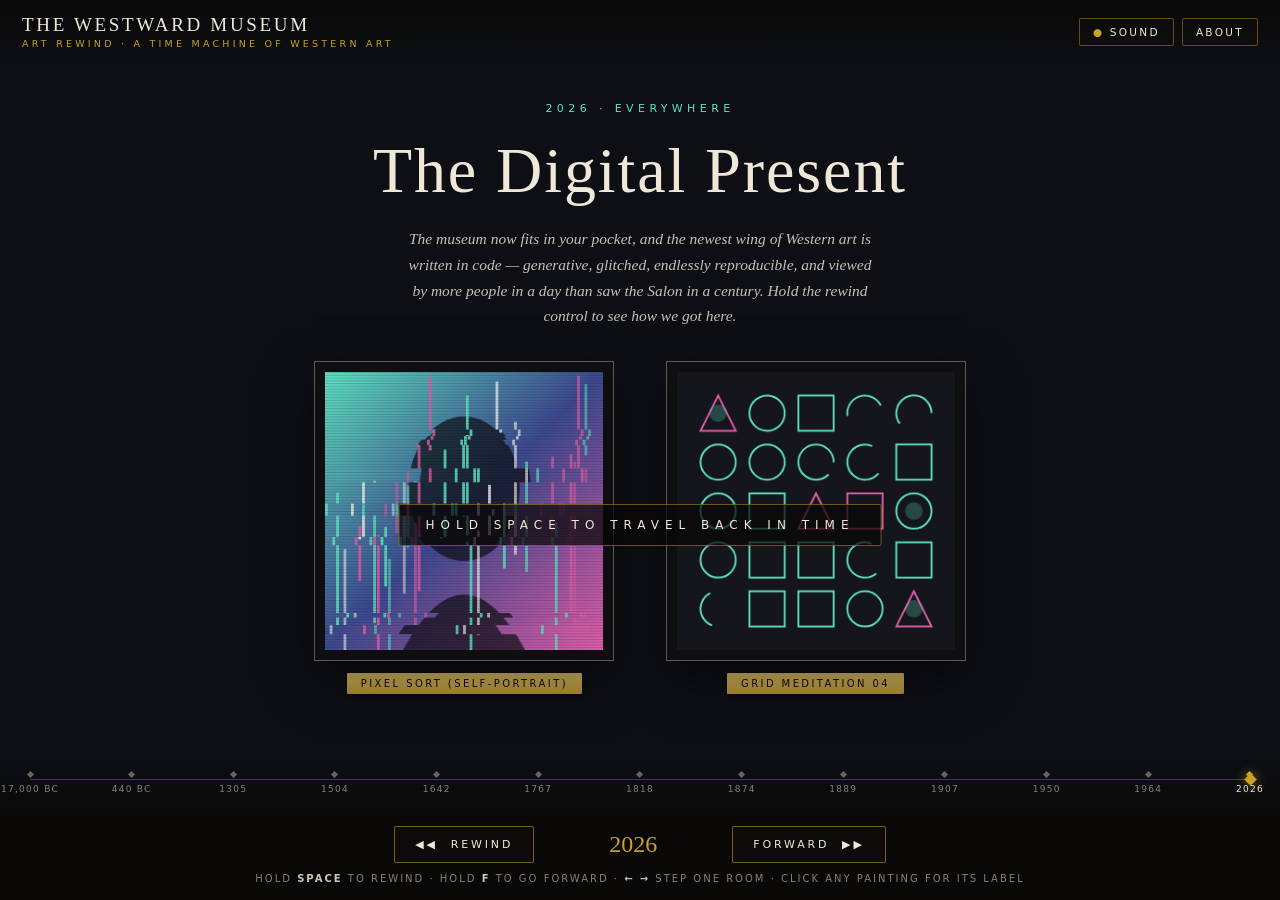
==== index.html @ 9b0b23d2 "Add Art Rewind: an interactive time machine for Western art A web-rewind-style experience for the We" ====
<!doctype html>
<html lang="en">
<head>
<meta charset="utf-8">
<meta name="viewport" content="width=device-width, initial-scale=1">
<meta name="description" content="Hold SPACE to rewind through 19,000 years of Western art. An interactive time machine for the Westward Museum.">
<title>Art Rewind — The Westward Museum</title>
<style>
  :root{
    --ink:#12100e;
    --panel:#1d1915;
    --brass:#c9a227;
    --brass-soft:#a8863f;
    --ivory:#efe7d8;
    --muted:#8a8071;
    --era-bg:#0d0f14;
    --era-accent:#5ee1c0;
    --display:"Didot","Bodoni MT","Bodoni 72","Playfair Display",Georgia,"Times New Roman",serif;
    --body:Georgia,"Iowan Old Style","Palatino Linotype",serif;
    --label:"Optima","Segoe UI","Avenir Next",system-ui,sans-serif;
  }
  *{box-sizing:border-box;margin:0;padding:0}
  html,body{height:100%}
  body{
    background:var(--era-bg);
    color:var(--ivory);
    font-family:var(--body);
    overflow:hidden;
    transition:background 1.2s ease;
    -webkit-user-select:none;user-select:none;
    -webkit-touch-callout:none;
  }
  button{font:inherit;color:inherit;background:none;border:none;cursor:pointer}
  button:focus-visible,a:focus-visible{outline:2px solid var(--brass);outline-offset:3px}

  /* ---------- top bar ---------- */
  #topbar{
    position:fixed;top:0;left:0;right:0;z-index:40;
    display:flex;align-items:center;justify-content:space-between;
    padding:14px 22px;
    background:linear-gradient(to bottom,rgba(10,8,6,.85),rgba(10,8,6,0));
  }
  #wordmark{display:flex;flex-direction:column;gap:2px;text-align:left}
  #wordmark .mk-top{
    font-family:var(--display);font-size:19px;letter-spacing:.14em;
    color:var(--ivory);
  }
  #wordmark .mk-sub{
    font-family:var(--label);font-size:9.5px;letter-spacing:.34em;
    text-transform:uppercase;color:var(--brass);
  }
  .bar-actions{display:flex;gap:8px}
  .chip{
    font-family:var(--label);font-size:10.5px;letter-spacing:.22em;text-transform:uppercase;
    color:var(--ivory);
    border:1px solid rgba(201,162,39,.45);border-radius:2px;
    padding:7px 13px;background:rgba(18,16,14,.55);
    transition:border-color .2s,color .2s;
  }
  .chip:hover{border-color:var(--brass);color:var(--brass)}
  .chip[aria-pressed="false"] .dot{opacity:.25}
  .chip .dot{color:var(--brass)}

  /* ---------- room ---------- */
  #stage{position:fixed;inset:0;display:flex;align-items:center;justify-content:center}
  #room{
    width:min(1180px,100%);
    max-height:100%;
    padding:86px 34px 190px;
    display:flex;flex-direction:column;align-items:center;gap:22px;
    opacity:1;transform:none;
    transition:opacity .5s ease,transform .5s ease,filter .35s ease;
    overflow-y:auto;
    scrollbar-width:thin;
  }
  #room.hidden-room{opacity:0;transform:translateY(14px)}
  #room.blurred{filter:blur(9px) brightness(.55)}
  .eyebrow{
    font-family:var(--label);font-size:11px;letter-spacing:.4em;text-transform:uppercase;
    color:var(--era-accent);text-align:center;
    transition:color 1.2s ease;
  }
  .era-title{
    font-family:var(--display);font-weight:400;
    font-size:clamp(34px,6vw,64px);
    letter-spacing:.03em;line-height:1.05;text-align:center;text-wrap:balance;
  }
  .wall-text{
    max-width:62ch;text-align:center;
    font-size:15.5px;line-height:1.65;color:rgba(239,231,216,.82);
    font-style:italic;
  }
  .gallery{
    display:flex;flex-wrap:wrap;justify-content:center;align-items:flex-start;
    gap:clamp(20px,4vw,56px);
    margin-top:10px;
  }
  .work{display:flex;flex-direction:column;align-items:center;gap:12px;background:none}
  .frame{
    position:relative;line-height:0;
    box-shadow:0 18px 42px rgba(0,0,0,.55);
    transition:transform .25s ease,box-shadow .25s ease;
  }
  .work:hover .frame,.work:focus-visible .frame{transform:translateY(-4px);box-shadow:0 26px 54px rgba(0,0,0,.65)}
  .frame canvas{display:block;width:100%;height:100%}
  .frame-gilt{border:14px solid #7a5c1e;
    border-image:repeating-linear-gradient(45deg,#8a6a24 0 3px,#d9b44a 3px 6px,#7a5c1e 6px 9px) 14;
    outline:2px solid #3a2c10;box-shadow:0 18px 42px rgba(0,0,0,.55),inset 0 0 0 2px rgba(0,0,0,.4)}
  .frame-gilt-light{border:10px solid #b99a55;
    border-image:repeating-linear-gradient(45deg,#c9ab63 0 4px,#e9d69a 4px 7px,#a98d4b 7px 11px) 10;
    outline:1px solid #55431c}
  .frame-dark{border:12px solid #241d16;outline:1px solid #4a3b28;box-shadow:0 18px 42px rgba(0,0,0,.6),inset 0 0 0 1px rgba(255,255,255,.06)}
  .frame-plain{border:10px solid #ded7c8;outline:1px solid rgba(0,0,0,.5)}
  .frame-float{border:1px solid rgba(239,231,216,.35);padding:10px;background:rgba(18,16,14,.5)}
  .frame-stone{border:12px solid #4c4238;border-radius:3px;outline:1px solid #241d16}
  .frame-none{border:none;border-radius:6px;overflow:hidden}
  .plaque{
    font-family:var(--label);font-size:10px;letter-spacing:.24em;text-transform:uppercase;
    color:#0f0c08;background:linear-gradient(to bottom,#e2c46a,#b18d33);
    padding:5px 14px;border-radius:1px;
    box-shadow:0 2px 6px rgba(0,0,0,.5);
    white-space:nowrap;
  }
  .work:hover .plaque{background:linear-gradient(to bottom,#f0d47e,#c29c3c)}

  /* ---------- travel overlay ---------- */
  #travel{
    position:fixed;inset:0;z-index:30;pointer-events:none;
    display:flex;align-items:center;justify-content:center;flex-direction:column;gap:6px;
    opacity:0;transition:opacity .3s ease;
  }
  #travel.on{opacity:1}
  #streaks{position:absolute;inset:0;width:100%;height:100%}
  #big-year{
    position:relative;
    font-family:var(--display);
    font-size:clamp(72px,17vw,220px);
    font-variant-numeric:tabular-nums;
    letter-spacing:.02em;
    color:var(--ivory);
    text-shadow:0 0 60px rgba(201,162,39,.35);
  }
  #passing{
    position:relative;
    font-family:var(--label);font-size:13px;letter-spacing:.5em;text-transform:uppercase;
    color:var(--brass);min-height:20px;
  }

  /* ---------- bottom deck ---------- */
  #deck{
    position:fixed;left:0;right:0;bottom:0;z-index:40;
    padding:10px 18px 16px;
    background:linear-gradient(to top,rgba(10,8,6,.92) 55%,rgba(10,8,6,0));
    display:flex;flex-direction:column;gap:10px;
  }
  #timeline{position:relative;height:46px;margin:0 12px}
  #tl-track{position:absolute;left:0;right:0;top:9px;height:1px;background:rgba(201,162,39,.35)}
  #tl-marker{
    position:absolute;top:4.5px;width:9px;height:9px;margin-left:-4.5px;
    background:var(--brass);transform:rotate(45deg);
    box-shadow:0 0 12px rgba(201,162,39,.8);
    transition:left .18s linear;
  }
  .tick{
    position:absolute;top:0;transform:translateX(-50%);
    display:flex;flex-direction:column;align-items:center;gap:7px;
    padding:2px 4px;
  }
  .tick i{display:block;width:5px;height:5px;transform:rotate(45deg);
    background:rgba(239,231,216,.4);transition:background .2s}
  .tick span{
    font-family:var(--label);font-size:9px;letter-spacing:.14em;text-transform:uppercase;
    color:var(--muted);white-space:nowrap;transition:color .2s;
  }
  .tick:hover i,.tick.active i{background:var(--brass)}
  .tick:hover span,.tick.active span{color:var(--brass)}
  .tick.active span{color:var(--ivory)}
  #controls{display:flex;align-items:center;justify-content:center;gap:14px;flex-wrap:wrap}
  .hold-btn{
    font-family:var(--label);font-size:11px;letter-spacing:.26em;text-transform:uppercase;
    border:1px solid rgba(201,162,39,.55);border-radius:2px;
    color:var(--ivory);background:rgba(18,16,14,.6);
    padding:11px 20px;
    transition:background .15s,color .15s,border-color .15s;
    touch-action:none;
  }
  .hold-btn:hover{border-color:var(--brass)}
  .hold-btn.holding{background:var(--brass);color:#171205;border-color:var(--brass)}
  #year-now{
    font-family:var(--display);font-size:24px;min-width:170px;text-align:center;
    font-variant-numeric:tabular-nums;color:var(--brass);
  }
  .key-hint{font-family:var(--label);font-size:10px;letter-spacing:.2em;text-transform:uppercase;color:var(--muted);text-align:center}
  .key-hint b{color:rgba(239,231,216,.85);font-weight:600}

  /* ---------- intro hint ---------- */
  #hint{
    position:fixed;left:50%;top:56%;transform:translate(-50%,0);z-index:35;
    text-align:center;pointer-events:none;
    transition:opacity .6s ease;
    display:flex;flex-direction:column;gap:10px;align-items:center;
  }
  #hint.gone{opacity:0}
  #hint .h1{
    font-family:var(--label);font-size:12px;letter-spacing:.5em;text-transform:uppercase;color:var(--ivory);
    background:rgba(10,8,6,.72);border:1px solid rgba(201,162,39,.5);
    padding:13px 26px;border-radius:2px;
    animation:pulse 2.4s ease-in-out infinite;
  }
  @keyframes pulse{0%,100%{box-shadow:0 0 0 rgba(201,162,39,0)}50%{box-shadow:0 0 26px rgba(201,162,39,.4)}}

  /* ---------- edge toast ---------- */
  #toast{
    position:fixed;left:50%;top:18%;transform:translateX(-50%);z-index:45;
    font-family:var(--label);font-size:11px;letter-spacing:.3em;text-transform:uppercase;
    color:var(--ivory);background:rgba(10,8,6,.85);border:1px solid rgba(201,162,39,.5);
    padding:12px 22px;border-radius:2px;opacity:0;pointer-events:none;
    transition:opacity .4s;
  }
  #toast.show{opacity:1}

  /* ---------- modal ---------- */
  #modal{
    position:fixed;inset:0;z-index:60;display:none;
    align-items:center;justify-content:center;padding:22px;
    background:rgba(8,6,4,.86);
  }
  #modal.open{display:flex}
  #modal-card{
    display:flex;gap:0;flex-wrap:wrap;justify-content:center;align-items:stretch;
    max-width:940px;max-height:92vh;overflow:auto;
    background:var(--panel);border:1px solid rgba(201,162,39,.4);
  }
  #modal-art{padding:34px;display:flex;align-items:center;justify-content:center;background:#0c0a08}
  #modal-art .frame{max-width:100%}
  #modal-label{
    width:300px;flex:1 1 260px;padding:34px 30px;display:flex;flex-direction:column;gap:14px;
    border-left:1px solid rgba(201,162,39,.25);
  }
  #ml-era{font-family:var(--label);font-size:10px;letter-spacing:.34em;text-transform:uppercase;color:var(--era-accent)}
  #ml-title{font-family:var(--display);font-size:27px;line-height:1.15;text-wrap:balance}
  #ml-date{font-family:var(--label);font-size:11px;letter-spacing:.18em;text-transform:uppercase;color:var(--muted)}
  #ml-medium{font-size:13px;color:rgba(239,231,216,.75);font-style:italic}
  #ml-note{font-size:14px;line-height:1.65;color:rgba(239,231,216,.85);border-top:1px solid rgba(201,162,39,.25);padding-top:14px}
  #ml-close{align-self:flex-start;margin-top:auto}

  /* ---------- about ---------- */
  #about-card{max-width:560px;background:var(--panel);border:1px solid rgba(201,162,39,.4);
    padding:38px 36px;display:flex;flex-direction:column;gap:16px;max-height:88vh;overflow:auto}
  #about-card h2{font-family:var(--display);font-weight:400;font-size:30px}
  #about-card p{font-size:14.5px;line-height:1.7;color:rgba(239,231,216,.85)}
  #about-card .rule{height:1px;background:rgba(201,162,39,.3)}
  #about-card .fine{font-family:var(--label);font-size:10.5px;letter-spacing:.14em;text-transform:uppercase;color:var(--muted);line-height:1.9}

  @media (max-width:760px){
    .tick span{display:none}
    .tick.active span{display:block;position:absolute;top:16px}
    #wordmark .mk-top{font-size:15px}
    .key-hint .desk-only{display:none}
    #room{padding-bottom:210px}
  }
  @media (prefers-reduced-motion:reduce){
    *{transition-duration:.01s!important;animation:none!important}
  }
</style>
</head>
<body>

<header id="topbar">
  <div id="wordmark">
    <span class="mk-top">THE WESTWARD MUSEUM</span>
    <span class="mk-sub">Art Rewind · A Time Machine of Western Art</span>
  </div>
  <div class="bar-actions">
    <button class="chip" id="btn-sound" aria-pressed="true"><span class="dot">●</span>&nbsp;Sound</button>
    <button class="chip" id="btn-about">About</button>
  </div>
</header>

<main id="stage">
  <section id="room" aria-live="polite"></section>
</main>

<div id="travel" aria-hidden="true">
  <canvas id="streaks"></canvas>
  <div id="big-year">2026</div>
  <div id="passing"></div>
</div>

<div id="hint">
  <div class="h1">Hold SPACE to travel back in time</div>
</div>

<div id="toast" role="status"></div>

<nav id="deck" aria-label="Timeline">
  <div id="timeline">
    <div id="tl-track"></div>
    <div id="tl-marker"></div>
  </div>
  <div id="controls">
    <button class="hold-btn" id="btn-rew" aria-label="Hold to rewind">◀◀&nbsp;&nbsp;Rewind</button>
    <div id="year-now">2026</div>
    <button class="hold-btn" id="btn-fwd" aria-label="Hold to go forward">Forward&nbsp;&nbsp;▶▶</button>
  </div>
  <div class="key-hint"><span class="desk-only">Hold <b>SPACE</b> to rewind · hold <b>F</b> to go forward · <b>←</b> <b>→</b> step one room · </span>click any painting for its label</div>
</nav>

<div id="modal" role="dialog" aria-modal="true" aria-labelledby="ml-title">
  <div id="modal-card">
    <div id="modal-art"></div>
    <div id="modal-label">
      <div id="ml-era"></div>
      <h2 id="ml-title"></h2>
      <div id="ml-date"></div>
      <div id="ml-medium"></div>
      <p id="ml-note"></p>
      <button class="chip" id="ml-close">Close</button>
    </div>
  </div>
</div>

<div id="modal-about" role="dialog" aria-modal="true" style="position:fixed;inset:0;z-index:60;display:none;align-items:center;justify-content:center;padding:22px;background:rgba(8,6,4,.86)">
  <div id="about-card">
    <h2>About this machine</h2>
    <p>The Westward Museum's <em>Art Rewind</em> is a time machine for Western art. Hold the rewind control and nineteen millennia spool backwards — from the glow of your screen to the glow of a torch on a limestone wall. Release, and you step into a gallery room dressed in the palette, the frames, and the light of that moment.</p>
    <p>Every painting in the collection is an original study rendered live in code — spray-stencilled, gilded, dabbed, dripped, or pixel-sorted in the technique of its era. Click any work to read its wall label.</p>
    <div class="rule"></div>
    <p class="fine">Interaction pattern inspired by Opera's «Web Rewind» internet time machine · All artworks generated in-browser · No two visits paint exactly alike</p>
    <button class="chip" id="about-close">Close</button>
  </div>
</div>

<script>
(function(){
"use strict";

/* ================= seeded rng ================= */
function mulberry32(a){return function(){a|=0;a=a+0x6D2B79F5|0;var t=Math.imul(a^a>>>15,1|a);t=t+Math.imul(t^t>>>7,61|t)^t;return((t^t>>>14)>>>0)/4294967296}}

/* ================= painters ================= */
/* each painter: (ctx,w,h,rnd,variant) — an original study in the era's technique */

function grain(ctx,w,h,rnd,color,n,rMax){
  for(var i=0;i<n;i++){ctx.globalAlpha=.03+rnd()*.06;ctx.fillStyle=color;
    var r=1+rnd()*rMax;ctx.beginPath();ctx.arc(rnd()*w,rnd()*h,r,0,7);ctx.fill()}
  ctx.globalAlpha=1;
}
function dab(ctx,x,y,len,th,rot,color,alpha){
  ctx.save();ctx.translate(x,y);ctx.rotate(rot);ctx.globalAlpha=alpha;
  ctx.fillStyle=color;ctx.beginPath();ctx.ellipse(0,0,len/2,th/2,0,0,7);ctx.fill();ctx.restore();ctx.globalAlpha=1;
}

function pCave(ctx,w,h,rnd,v){
  var g=ctx.createRadialGradient(w*.4,h*.4,10,w*.5,h*.5,w*.8);
  g.addColorStop(0,"#9a6b39");g.addColorStop(.6,"#7c5128");g.addColorStop(1,"#4e2f16");
  ctx.fillStyle=g;ctx.fillRect(0,0,w,h);
  grain(ctx,w,h,rnd,"#2e1c0d",240,3);grain(ctx,w,h,rnd,"#c89a5e",140,2);
  if(v===0){ /* bison herd */
    for(var b=0;b<2;b++){
      var cx=w*(.32+b*.38),cy=h*(.42+b*.2),s=w*(.19-b*.04);
      ctx.fillStyle=b?"#33241a":"#2b1d13";ctx.strokeStyle="#d08a3e";ctx.lineWidth=Math.max(2,w*.008);
      ctx.beginPath();
      ctx.moveTo(cx-s,cy+s*.35);
      ctx.bezierCurveTo(cx-s*1.1,cy-s*.4,cx-s*.3,cy-s*.85,cx+s*.25,cy-s*.55); /* hump */
      ctx.bezierCurveTo(cx+s*.7,cy-s*.5,cx+s*.95,cy-s*.15,cx+s*.9,cy+s*.15); /* head */
      ctx.lineTo(cx+s*.55,cy+s*.4);ctx.closePath();ctx.fill();ctx.stroke();
      ctx.strokeStyle="#2b1d13";ctx.lineWidth=Math.max(2,w*.014);
      [[-.6,.9],[-.25,.95],[.25,.92],[.5,.85]].forEach(function(l){
        ctx.beginPath();ctx.moveTo(cx+s*l[0],cy+s*.3);ctx.lineTo(cx+s*l[0]+s*.05,cy+s*l[1]);ctx.stroke()});
      ctx.strokeStyle="#d08a3e";ctx.lineWidth=Math.max(2,w*.007);
      ctx.beginPath();ctx.moveTo(cx+s*.72,cy-s*.5);ctx.quadraticCurveTo(cx+s*.85,cy-s*.85,cx+s*1.02,cy-s*.75);ctx.stroke();
    }
  }else{ /* hand stencils */
    for(var k=0;k<3;k++){
      var hx=w*(.22+k*.28),hy=h*(.35+((k%2)?.25:0)),hs=w*.09;
      for(var i=0;i<450;i++){
        var a=rnd()*Math.PI*2,r=hs*(0.55+rnd()*1.15);
        ctx.globalAlpha=.1+rnd()*.22;ctx.fillStyle=k===1?"#5a1f12":"#7c2a14";
        ctx.beginPath();ctx.arc(hx+Math.cos(a)*r,hy+Math.sin(a)*r,1+rnd()*2.4,0,7);ctx.fill();
      }
      ctx.globalAlpha=1;ctx.fillStyle="#84592f";
      ctx.beginPath();ctx.arc(hx,hy+hs*.32,hs*.5,0,7);ctx.fill(); /* palm */
      for(var f=0;f<5;f++){var fa=-2.25+f*.44;
        ctx.save();ctx.translate(hx,hy+hs*.2);ctx.rotate(fa+Math.PI/2);
        ctx.beginPath();ctx.ellipse(0,-hs*.55,hs*.13,hs*.5,0,0,7);ctx.fill();ctx.restore();}
    }
  }
}

function pGreek(ctx,w,h,rnd,v){
  ctx.fillStyle="#b25a33";ctx.fillRect(0,0,w,h);
  grain(ctx,w,h,rnd,"#8a3f22",160,3);
  var cx=w/2;
  ctx.fillStyle="#1a120c";
  if(v===0){ /* amphora */
    ctx.beginPath();
    ctx.moveTo(cx-w*.055,h*.09);ctx.lineTo(cx+w*.055,h*.09);
    ctx.lineTo(cx+w*.05,h*.2);
    ctx.bezierCurveTo(cx+w*.24,h*.28,cx+w*.24,h*.62,cx+w*.06,h*.8);
    ctx.lineTo(cx+w*.09,h*.9);ctx.lineTo(cx-w*.09,h*.9);ctx.lineTo(cx-w*.06,h*.8);
    ctx.bezierCurveTo(cx-w*.24,h*.62,cx-w*.24,h*.28,cx-w*.05,h*.2);
    ctx.closePath();ctx.fill();
    ctx.lineWidth=w*.024;ctx.strokeStyle="#1a120c";
    ctx.beginPath();ctx.moveTo(cx-w*.05,h*.13);ctx.bezierCurveTo(cx-w*.2,h*.15,cx-w*.2,h*.3,cx-w*.14,h*.33);ctx.stroke();
    ctx.beginPath();ctx.moveTo(cx+w*.05,h*.13);ctx.bezierCurveTo(cx+w*.2,h*.15,cx+w*.2,h*.3,cx+w*.14,h*.33);ctx.stroke();
    /* figure band */
    ctx.fillStyle="#c96b3c";ctx.fillRect(cx-w*.17,h*.38,w*.34,h*.22);
    ctx.fillStyle="#1a120c";
    for(var f=0;f<3;f++){var fx=cx-w*.11+f*w*.11,fy=h*.49;
      ctx.beginPath();ctx.arc(fx,fy-h*.055,w*.021,0,7);ctx.fill();
      ctx.beginPath();ctx.moveTo(fx,fy-h*.03);ctx.lineTo(fx-w*.03,fy+h*.07);ctx.lineTo(fx+w*.005,fy+h*.07);
      ctx.lineTo(fx+w*.045,fy+h*.055);ctx.closePath();ctx.fill();
      ctx.lineWidth=w*.008;ctx.beginPath();ctx.moveTo(fx,fy-h*.02);ctx.lineTo(fx+w*.05,fy-h*.045);ctx.stroke();}
    /* meander */
    meander(ctx,cx-w*.17,h*.63,w*.34,h*.032,"#c96b3c");
  }else{ /* palmette plate */
    ctx.beginPath();ctx.arc(cx,h*.5,Math.min(w,h)*.4,0,7);ctx.fill();
    ctx.fillStyle="#c96b3c";ctx.beginPath();ctx.arc(cx,h*.5,Math.min(w,h)*.33,0,7);ctx.fill();
    ctx.strokeStyle="#1a120c";ctx.lineWidth=w*.016;
    for(var i=0;i<11;i++){var a=Math.PI+ (i/10)*Math.PI;
      ctx.beginPath();ctx.moveTo(cx,h*.62);
      ctx.quadraticCurveTo(cx+Math.cos(a)*w*.1,h*.5+Math.sin(a)*w*.1,cx+Math.cos(a)*w*.24,h*.56+Math.sin(a)*w*.26);
      ctx.stroke();}
    ctx.beginPath();ctx.arc(cx,h*.63,w*.045,0,7);ctx.fillStyle="#1a120c";ctx.fill();
    meander(ctx,cx-w*.3,h*.84,w*.6,h*.03,"#1a120c");
  }
  function meander(c,x,y,mw,mh,col){
    c.strokeStyle=col;c.lineWidth=Math.max(1.5,mh*.28);var u=mh*1.35,n=Math.floor(mw/u);
    for(var i=0;i<n;i++){var ox=x+i*u;
      c.beginPath();c.moveTo(ox,y+mh);c.lineTo(ox,y);c.lineTo(ox+u*.72,y);
      c.lineTo(ox+u*.72,y+mh*.55);c.lineTo(ox+u*.3,y+mh*.55);c.stroke();}
  }
}

function pGothic(ctx,w,h,rnd,v){
  if(v===0){ /* gold-ground icon */
    var g=ctx.createRadialGradient(w*.5,h*.35,20,w*.5,h*.5,w*.9);
    g.addColorStop(0,"#e8c962");g.addColorStop(1,"#a97f22");
    ctx.fillStyle=g;ctx.fillRect(0,0,w,h);
    ctx.fillStyle="rgba(120,85,15,.5)"; /* punchwork */
    for(var i=0;i<130;i++){var px=rnd()*w,py=rnd()*h;
      if(py<h*.22||px<w*.12||px>w*.88){ctx.beginPath();ctx.arc(px,py,1.4,0,7);ctx.fill()}}
    /* pointed arch */
    ctx.strokeStyle="#5c3d0c";ctx.lineWidth=w*.02;
    ctx.beginPath();ctx.moveTo(w*.14,h*.95);ctx.lineTo(w*.14,h*.42);
    ctx.quadraticCurveTo(w*.14,h*.12,w*.5,h*.06);
    ctx.quadraticCurveTo(w*.86,h*.12,w*.86,h*.42);ctx.lineTo(w*.86,h*.95);ctx.stroke();
    /* halo + figure */
    ctx.fillStyle="#c79a2d";ctx.strokeStyle="#7a5510";ctx.lineWidth=2;
    ctx.beginPath();ctx.arc(w*.5,h*.34,w*.14,0,7);ctx.fill();ctx.stroke();
    ctx.fillStyle="#28356e";
    ctx.beginPath();ctx.moveTo(w*.5,h*.26);
    ctx.bezierCurveTo(w*.66,h*.42,w*.72,h*.7,w*.68,h*.95);
    ctx.lineTo(w*.32,h*.95);
    ctx.bezierCurveTo(w*.28,h*.7,w*.34,h*.42,w*.5,h*.26);ctx.fill();
    ctx.strokeStyle="#1a2350";ctx.lineWidth=1.5;
    for(var f=0;f<4;f++){ctx.beginPath();
      ctx.moveTo(w*(.42+f*.05),h*.5);ctx.quadraticCurveTo(w*(.4+f*.06),h*.72,w*(.43+f*.05),h*.95);ctx.stroke()}
    ctx.fillStyle="#e8cba6";ctx.beginPath();ctx.arc(w*.5,h*.32,w*.055,0,7);ctx.fill();
    ctx.fillStyle="#f0d876"; /* stars on robe */
    for(var s=0;s<7;s++){star(ctx,w*(.38+rnd()*.24),h*(.5+rnd()*.4),w*.012)}
  }else{ /* stained glass */
    ctx.fillStyle="#0e0c18";ctx.fillRect(0,0,w,h);
    var cols=["#27408f","#8f1f2a","#1f6e3d","#c8992e","#5a2d7a","#27408f","#8f1f2a"];
    var nx=6,ny=9;
    for(var iy=0;iy<ny;iy++)for(var ix=0;ix<nx;ix++){
      var x0=ix*w/nx,y0=iy*h/ny,jx=w/nx*.18,jy=h/ny*.18;
      var arch=h*(.06+Math.pow(Math.abs(ix-(nx-1)/2)/(nx/2),2)*.3);
      if(y0<arch)continue;
      ctx.fillStyle=cols[(ix*3+iy*5+Math.floor(rnd()*2))%cols.length];
      ctx.strokeStyle="#0e0c18";ctx.lineWidth=Math.max(2,w*.012);
      ctx.beginPath();
      ctx.moveTo(x0+rnd()*jx,y0+rnd()*jy);
      ctx.lineTo(x0+w/nx-rnd()*jx,y0+rnd()*jy);
      ctx.lineTo(x0+w/nx-rnd()*jx,y0+h/ny-rnd()*jy);
      ctx.lineTo(x0+rnd()*jx,y0+h/ny-rnd()*jy);
      ctx.closePath();ctx.fill();ctx.stroke();
      ctx.globalAlpha=.25;ctx.fillStyle="#fff";
      ctx.fillRect(x0+w/nx*.15,y0+h/ny*.12,w/nx*.3,h/ny*.2);ctx.globalAlpha=1;
    }
  }
  function star(c,x,y,r){c.beginPath();for(var i=0;i<8;i++){var a=i*Math.PI/4,rr=i%2?r:r*2.4;
    c.lineTo(x+Math.cos(a)*rr,y+Math.sin(a)*rr)}c.closePath();c.fill()}
}

function pRenaissance(ctx,w,h,rnd,v){
  if(v===0){ /* portrait before a landscape */
    var sky=ctx.createLinearGradient(0,0,0,h*.62);
    sky.addColorStop(0,"#a8c2c9");sky.addColorStop(1,"#e3d9b8");
    ctx.fillStyle=sky;ctx.fillRect(0,0,w,h*.62);
    ctx.fillStyle="#7d94a0";hill(w*0,h*.4,w*.5,h*.22);hill(w*.55,h*.44,w*.5,h*.18);
    ctx.fillStyle="#93a682";hill(w*.1,h*.52,w*.6,h*.14);hill(w*.6,h*.54,w*.45,h*.12);
    ctx.strokeStyle="#c9d4cf";ctx.lineWidth=w*.014; /* river */
    ctx.beginPath();ctx.moveTo(w*.72,h*.46);ctx.bezierCurveTo(w*.6,h*.52,w*.8,h*.56,w*.7,h*.62);ctx.stroke();
    ctx.fillStyle="#5d6b4a";ctx.fillRect(0,h*.6,w,h*.4); /* parapet ground */
    /* sitter */
    ctx.fillStyle="#3a2b22";
    ctx.beginPath();ctx.moveTo(w*.5,h*.34);
    ctx.bezierCurveTo(w*.78,h*.46,w*.84,h*.78,w*.82,h);
    ctx.lineTo(w*.18,h);ctx.bezierCurveTo(w*.16,h*.78,w*.22,h*.46,w*.5,h*.34);ctx.fill();
    var skin=ctx.createRadialGradient(w*.46,h*.26,4,w*.5,h*.3,w*.16);
    skin.addColorStop(0,"#e9c9a4");skin.addColorStop(1,"#b08a62");
    ctx.fillStyle=skin;ctx.beginPath();ctx.ellipse(w*.5,h*.27,w*.1,h*.105,0,0,7);ctx.fill();
    ctx.fillStyle="#241a12"; /* hair */
    ctx.beginPath();ctx.ellipse(w*.5,h*.21,w*.115,h*.07,0,Math.PI,0);ctx.fill();
    ctx.fillRect(w*.385,h*.21,w*.035,h*.14);ctx.fillRect(w*.58,h*.21,w*.035,h*.14);
    ctx.fillStyle="#8f2c2c"; /* cap */
    ctx.beginPath();ctx.ellipse(w*.5,h*.175,w*.12,h*.05,0,Math.PI,0);ctx.fill();
    ctx.fillStyle="rgba(36,26,18,.85)";
    ctx.beginPath();ctx.arc(w*.462,h*.265,w*.011,0,7);ctx.fill();
    ctx.beginPath();ctx.arc(w*.538,h*.265,w*.011,0,7);ctx.fill();
    ctx.strokeStyle="rgba(120,70,50,.6)";ctx.lineWidth=1.5;
    ctx.beginPath();ctx.moveTo(w*.47,h*.318);ctx.quadraticCurveTo(w*.5,h*.33,w*.53,h*.318);ctx.stroke();
    ctx.globalAlpha=.12;ctx.fillStyle="#3a2b22"; /* sfumato veil */
    ctx.fillRect(0,0,w,h);ctx.globalAlpha=1;
  }else{ /* one-point perspective colonnade */
    ctx.fillStyle="#d8c9a6";ctx.fillRect(0,0,w,h);
    var vx=w*.5,vy=h*.42;
    ctx.fillStyle="#b3a075";ctx.fillRect(0,vy,w,h-vy);
    ctx.strokeStyle="#8a794f";ctx.lineWidth=1.4; /* tiles */
    for(var i=-6;i<=6;i++){ctx.beginPath();ctx.moveTo(vx,vy);ctx.lineTo(w*.5+i*w*.16,h);ctx.stroke()}
    for(var r=1;r<7;r++){var yy=vy+(h-vy)*Math.pow(r/7,1.9);
      ctx.beginPath();ctx.moveTo(0,yy);ctx.lineTo(w,yy);ctx.stroke()}
    for(var s=0;s<5;s++){var t=s/5,cw=w*.5*(1-t*.82); /* columns each side */
      coln(vx-cw,vy,t);coln(vx+cw,vy,t);}
    ctx.fillStyle="#8fa7b5"; /* distant door */
    ctx.fillRect(vx-w*.035,vy-h*.075,w*.07,h*.075);
    ctx.beginPath();ctx.arc(vx,vy-h*.075,w*.035,Math.PI,0);ctx.fill();
    function coln(x,vy2,t){
      var ch=h*(.62-t*.42),cwd=w*(.045-t*.028),base=vy2+(h-vy2)*Math.pow(1-t,1.5)*.9;
      ctx.fillStyle="#c4b48c";ctx.fillRect(x-cwd/2,base-ch,cwd,ch);
      ctx.fillStyle="#9c8c62";ctx.fillRect(x-cwd*.75,base-ch-cwd*.6,cwd*1.5,cwd*.6);
      ctx.fillRect(x-cwd*.75,base,cwd*1.5,cwd*.5);
      ctx.strokeStyle="rgba(120,105,70,.5)";ctx.lineWidth=1;
      ctx.beginPath();ctx.moveTo(x,base-ch);ctx.lineTo(x,base);ctx.stroke();}
  }
  function hill(x,y,hw,hh){ctx.beginPath();ctx.moveTo(x,h*.62);
    ctx.quadraticCurveTo(x+hw/2,y-hh,x+hw,h*.62);ctx.closePath();ctx.fill()}
}

function pBaroque(ctx,w,h,rnd,v){
  ctx.fillStyle="#0b0805";ctx.fillRect(0,0,w,h);
  /* raking light */
  ctx.save();ctx.globalAlpha=.1;ctx.fillStyle="#e8c46a";
  ctx.beginPath();ctx.moveTo(w*.05,0);ctx.lineTo(w*.4,0);ctx.lineTo(w*.95,h);ctx.lineTo(w*.6,h);ctx.closePath();ctx.fill();ctx.restore();
  if(v===0){ /* vanitas */
    ctx.fillStyle="#241a10";ctx.fillRect(0,h*.72,w,h*.28); /* table */
    ctx.strokeStyle="#3a2c18";ctx.lineWidth=2;ctx.beginPath();ctx.moveTo(0,h*.72);ctx.lineTo(w,h*.72);ctx.stroke();
    /* skull */
    var sg=ctx.createRadialGradient(w*.4,h*.5,5,w*.45,h*.56,w*.2);
    sg.addColorStop(0,"#d9c9a8");sg.addColorStop(1,"#4a3b24");
    ctx.fillStyle=sg;
    ctx.beginPath();ctx.ellipse(w*.45,h*.55,w*.13,h*.12,0,0,7);ctx.fill();
    ctx.beginPath();ctx.ellipse(w*.45,h*.68,w*.085,h*.055,0,0,7);ctx.fill();
    ctx.fillStyle="#151009";
    ctx.beginPath();ctx.ellipse(w*.405,h*.55,w*.028,h*.033,0,0,7);ctx.fill();
    ctx.beginPath();ctx.ellipse(w*.49,h*.55,w*.028,h*.033,0,0,7);ctx.fill();
    ctx.beginPath();ctx.moveTo(w*.447,h*.6);ctx.lineTo(w*.425,h*.65);ctx.lineTo(w*.468,h*.65);ctx.closePath();ctx.fill();
    /* candle */
    ctx.fillStyle="#d9cfb8";ctx.fillRect(w*.66,h*.42,w*.035,h*.3);
    var fg=ctx.createRadialGradient(w*.678,h*.37,2,w*.678,h*.37,w*.09);
    fg.addColorStop(0,"rgba(255,230,150,.95)");fg.addColorStop(.4,"rgba(230,150,50,.5)");fg.addColorStop(1,"rgba(230,150,50,0)");
    ctx.fillStyle=fg;ctx.beginPath();ctx.arc(w*.678,h*.37,w*.09,0,7);ctx.fill();
    ctx.fillStyle="#f5d98a";ctx.beginPath();ctx.ellipse(w*.678,h*.385,w*.012,h*.035,0,0,7);ctx.fill();
    /* grapes */
    for(var i=0;i<9;i++){var gx=w*(.2+rnd()*.08),gy=h*(.66+rnd()*.05);
      var gg=ctx.createRadialGradient(gx-2,gy-2,1,gx,gy,w*.02);
      gg.addColorStop(0,"#7a4a5a");gg.addColorStop(1,"#2a1420");
      ctx.fillStyle=gg;ctx.beginPath();ctx.arc(gx,gy,w*.02,0,7);ctx.fill();}
  }else{ /* chalice & drapery */
    ctx.strokeStyle="#5a1f1f";ctx.lineWidth=w*.05;/* drapery */
    for(var d=0;d<5;d++){ctx.globalAlpha=.5+d*.1;
      ctx.beginPath();ctx.moveTo(w*(.05+d*.1),0);
      ctx.bezierCurveTo(w*(.15+d*.1),h*.4,w*(-.02+d*.12),h*.6,w*(.12+d*.1),h);ctx.stroke();}
    ctx.globalAlpha=1;
    var cx=w*.62,gy=h*.58;
    var mg=ctx.createLinearGradient(cx-w*.12,0,cx+w*.12,0);
    mg.addColorStop(0,"#4a3208");mg.addColorStop(.45,"#e8c46a");mg.addColorStop(.6,"#fff0b0");mg.addColorStop(1,"#4a3208");
    ctx.fillStyle=mg;
    ctx.beginPath();ctx.moveTo(cx-w*.11,gy-h*.16);ctx.quadraticCurveTo(cx,gy+h*.02,cx+w*.11,gy-h*.16);
    ctx.lineTo(cx+w*.13,gy-h*.19);ctx.lineTo(cx-w*.13,gy-h*.19);ctx.closePath();ctx.fill();
    ctx.fillRect(cx-w*.015,gy-h*.02,w*.03,h*.18);
    ctx.beginPath();ctx.ellipse(cx,gy+h*.17,w*.07,h*.02,0,0,7);ctx.fill();
  }
  grain(ctx,w,h,rnd,"#000",160,4);
}

function pRococo(ctx,w,h,rnd,v){
  var g=ctx.createRadialGradient(w*.5,h*.35,10,w*.5,h*.5,w*.85);
  g.addColorStop(0,"#f6e3d3");g.addColorStop(.55,"#e9c9c4");g.addColorStop(1,"#b7c7bd");
  ctx.fillStyle=g;ctx.fillRect(0,0,w,h);
  /* foliage puffs */
  function puff(x,y,r,c){for(var i=0;i<14;i++){ctx.globalAlpha=.5+rnd()*.4;ctx.fillStyle=c;
    ctx.beginPath();ctx.arc(x+(rnd()-.5)*r*1.8,y+(rnd()-.5)*r,r*(.25+rnd()*.3),0,7);ctx.fill()}ctx.globalAlpha=1}
  puff(w*.12,h*.2,w*.14,"#9db98f");puff(w*.88,h*.16,w*.16,"#8fae84");
  puff(w*.06,h*.6,w*.12,"#aac49b");puff(w*.94,h*.55,w*.13,"#9db98f");
  if(v===0){ /* the swing */
    ctx.strokeStyle="#8a7355";ctx.lineWidth=2.5;
    ctx.beginPath();ctx.moveTo(w*.3,0);ctx.lineTo(w*.44,h*.5);ctx.stroke();
    ctx.beginPath();ctx.moveTo(w*.72,0);ctx.lineTo(w*.58,h*.5);ctx.stroke();
    ctx.fillStyle="#6e5a3c";ctx.fillRect(w*.4,h*.5,w*.22,h*.02);
    /* figure in a rose dress */
    ctx.fillStyle="#e79bb4";
    ctx.beginPath();ctx.moveTo(w*.51,h*.36);
    ctx.bezierCurveTo(w*.68,h*.42,w*.72,h*.52,w*.62,h*.55);
    ctx.bezierCurveTo(w*.55,h*.58,w*.44,h*.56,w*.42,h*.5);
    ctx.bezierCurveTo(w*.42,h*.43,w*.46,h*.37,w*.51,h*.36);ctx.fill();
    ctx.strokeStyle="#d4849e";ctx.lineWidth=1.5; /* flounces */
    for(var f=0;f<3;f++){ctx.beginPath();
      ctx.moveTo(w*.45,h*(.48+f*.025));ctx.quadraticCurveTo(w*.55,h*(.53+f*.025),w*.66,h*(.47+f*.025));ctx.stroke()}
    ctx.fillStyle="#f2d3b8";ctx.beginPath();ctx.arc(w*.5,h*.33,w*.035,0,7);ctx.fill();
    ctx.fillStyle="#e8e2d2";ctx.beginPath();ctx.ellipse(w*.5,h*.295,w*.045,h*.02,-.2,0,7);ctx.fill(); /* hat */
    ctx.fillStyle="#e79bb4"; /* flung slipper */
    ctx.beginPath();ctx.ellipse(w*.28,h*.3,w*.02,h*.01,-.6,0,7);ctx.fill();
    ctx.strokeStyle="rgba(180,150,120,.5)";
    ctx.beginPath();ctx.moveTo(w*.6,h*.55);ctx.lineTo(w*.63,h*.68);ctx.stroke(); /* leg kick */
  }else{ /* fête in the garden */
    ctx.fillStyle="#b9cfa8";ctx.fillRect(0,h*.62,w,h*.38);
    for(var i=0;i<180;i++){ctx.globalAlpha=.3;ctx.fillStyle=rnd()<.5?"#cfe0b8":"#a3bd8f";
      ctx.beginPath();ctx.arc(rnd()*w,h*.62+rnd()*h*.38,2+rnd()*4,0,7);ctx.fill()}
    ctx.globalAlpha=1;
    /* strolling pairs */
    var cols=["#e79bb4","#a8c8d8","#e8d99a"];
    for(var p=0;p<3;p++){var px=w*(.2+p*.28),py=h*(.66+p*.06),s=w*(.05+p*.012);
      ctx.fillStyle=cols[p];
      ctx.beginPath();ctx.moveTo(px,py-s*1.6);ctx.quadraticCurveTo(px+s*1.1,py,px+s*.7,py+s*.2);
      ctx.lineTo(px-s*.7,py+s*.2);ctx.quadraticCurveTo(px-s*1.1,py,px,py-s*1.6);ctx.fill();
      ctx.fillStyle="#f2d3b8";ctx.beginPath();ctx.arc(px,py-s*1.8,s*.32,0,7);ctx.fill();
      ctx.strokeStyle="#8a7355";ctx.lineWidth=1.5;/* parasol */
      ctx.beginPath();ctx.moveTo(px+s*.5,py-s*.6);ctx.lineTo(px+s*1.1,py-s*2.6);ctx.stroke();
      ctx.fillStyle=cols[(p+1)%3];
      ctx.beginPath();ctx.arc(px+s*1.1,py-s*2.6,s*.9,Math.PI,0);ctx.fill();}
    /* stone urn */
    ctx.fillStyle="#c9c4b2";
    ctx.beginPath();ctx.moveTo(w*.86,h*.52);ctx.quadraticCurveTo(w*.94,h*.6,w*.88,h*.68);
    ctx.lineTo(w*.84,h*.68);ctx.quadraticCurveTo(w*.78,h*.6,w*.86,h*.52);ctx.fill();
    ctx.fillRect(w*.83,h*.68,w*.06,h*.05);
  }
}

function pRomantic(ctx,w,h,rnd,v){
  if(v===0){ /* the sea at midnight */
    var sky=ctx.createLinearGradient(0,0,0,h*.55);
    sky.addColorStop(0,"#0c1220");sky.addColorStop(.7,"#22344a");sky.addColorStop(1,"#3d5b74");
    ctx.fillStyle=sky;ctx.fillRect(0,0,w,h*.55);
    var mg=ctx.createRadialGradient(w*.68,h*.22,2,w*.68,h*.22,w*.2);
    mg.addColorStop(0,"rgba(240,235,210,.95)");mg.addColorStop(.15,"rgba(220,215,190,.5)");mg.addColorStop(1,"rgba(220,215,190,0)");
    ctx.fillStyle=mg;ctx.beginPath();ctx.arc(w*.68,h*.22,w*.2,0,7);ctx.fill();
    ctx.fillStyle="#e8e2cc";ctx.beginPath();ctx.arc(w*.68,h*.22,w*.035,0,7);ctx.fill();
    for(var c=0;c<8;c++){ctx.globalAlpha=.14;ctx.fillStyle="#131a28"; /* cloud rags */
      ctx.beginPath();ctx.ellipse(rnd()*w,h*(.08+rnd()*.3),w*(.1+rnd()*.15),h*.04,0,0,7);ctx.fill()}
    ctx.globalAlpha=1;
    for(var r=0;r<9;r++){ /* sea */
      var y=h*.55+r*(h*.45/9);
      ctx.fillStyle=r%2?"#101a26":"#1a2c3d";ctx.fillRect(0,y,w,h*.45/9+1);
      ctx.strokeStyle="rgba(210,220,220,"+(.16+r*.04)+")";ctx.lineWidth=1.5;
      for(var k=0;k<6;k++){var fx=rnd()*w,fw=w*(.04+rnd()*.1);
        ctx.beginPath();ctx.moveTo(fx,y+rnd()*4);ctx.quadraticCurveTo(fx+fw/2,y-3,fx+fw,y+rnd()*4);ctx.stroke();}
    }
    /* moon road on water */
    ctx.globalAlpha=.3;ctx.fillStyle="#e8e2cc";
    for(var m=0;m<22;m++){var my=h*.56+m*h*.02;
      ctx.fillRect(w*.68-(m*1.2)+(rnd()-.5)*8,my,4+m*.8,2)}
    ctx.globalAlpha=1;
    /* ship */
    ctx.fillStyle="#0a0d12";
    ctx.beginPath();ctx.moveTo(w*.3,h*.66);ctx.lineTo(w*.42,h*.66);ctx.lineTo(w*.4,h*.7);ctx.lineTo(w*.33,h*.7);ctx.closePath();ctx.fill();
    ctx.fillRect(w*.355,h*.5,2,h*.16);
    ctx.beginPath();ctx.moveTo(w*.357,h*.5);ctx.lineTo(w*.357,h*.63);ctx.lineTo(w*.31,h*.63);ctx.closePath();ctx.fill();
  }else{ /* figure above the fog */
    var sky=ctx.createLinearGradient(0,0,0,h);
    sky.addColorStop(0,"#c8beae");sky.addColorStop(.5,"#9d9484");sky.addColorStop(1,"#6b6355");
    ctx.fillStyle=sky;ctx.fillRect(0,0,w,h);
    for(var b=0;b<5;b++){ /* fog banks & peaks */
      var y=h*(.34+b*.13);
      ctx.fillStyle="rgba(40,38,34,"+(.25+b*.15)+")";
      ctx.beginPath();ctx.moveTo(0,y+h*.1);
      for(var x=0;x<=w;x+=w/6){ctx.lineTo(x,y+(rnd()-.5)*h*.12)}
      ctx.lineTo(w,h);ctx.lineTo(0,h);ctx.closePath();ctx.fill();
      ctx.globalAlpha=.5;ctx.fillStyle="#d8d2c2";
      ctx.beginPath();ctx.ellipse(rnd()*w,y+h*.06,w*.4,h*.035,0,0,7);ctx.fill();ctx.globalAlpha=1;
    }
    ctx.fillStyle="#14110c"; /* crag + figure */
    ctx.beginPath();ctx.moveTo(w*.28,h);ctx.lineTo(w*.44,h*.6);ctx.lineTo(w*.6,h*.66);ctx.lineTo(w*.72,h);ctx.closePath();ctx.fill();
    ctx.fillRect(w*.485,h*.44,w*.03,h*.17);
    ctx.beginPath();ctx.arc(w*.5,h*.425,w*.02,0,7);ctx.fill();
    ctx.beginPath();ctx.moveTo(w*.5,h*.47);ctx.lineTo(w*.455,h*.55);ctx.lineTo(w*.472,h*.47);ctx.closePath();ctx.fill();
  }
}

function pImpression(ctx,w,h,rnd,v){
  if(v===0){ /* water garden */
    ctx.fillStyle="#cfd8c4";ctx.fillRect(0,0,w,h);
    var wc=["#7fa3b8","#93b5a6","#b9a8cf","#a3c1d4","#8aae9a","#c4cfe0"];
    for(var i=0;i<2400;i++){var y=rnd()*h;
      dab(ctx,rnd()*w,y,5+rnd()*13,2.5+rnd()*3,(rnd()-.5)*.4,wc[Math.floor(rnd()*wc.length)],.5+rnd()*.4)}
    for(var t=0;t<700;t++){ /* willow reflections */
      var x=(t<350? w*.12:w*.85)+(rnd()-.5)*w*.18;
      dab(ctx,x,rnd()*h,4+rnd()*8,2,1.35+(rnd()-.5)*.3,rnd()<.5?"#5d8a6b":"#79a37e",.45)}
    for(var p=0;p<6;p++){ /* lily clusters */
      var px=w*(.2+rnd()*.6),py=h*(.3+rnd()*.55);
      for(var d=0;d<16;d++)dab(ctx,px+(rnd()-.5)*w*.09,py+(rnd()-.5)*h*.03,7+rnd()*8,4,(rnd()-.5)*.5,rnd()<.6?"#6e9960":"#87ab74",.85);
      for(var fl=0;fl<4;fl++)dab(ctx,px+(rnd()-.5)*w*.06,py+(rnd()-.5)*h*.02,6,4.5,(rnd()-.5),rnd()<.5?"#e8b4c8":"#f2e0d6",.95);
    }
  }else{ /* poppies after rain */
    var sc=["#c4d4e8","#d8e2ee","#b9cce0"];
    for(var s=0;s<900;s++)dab(ctx,rnd()*w,rnd()*h*.42,8+rnd()*14,4,(rnd()-.5)*.3,sc[Math.floor(rnd()*3)],.6);
    var gc=["#8fae6b","#a8bd7a","#7a9a5d","#c2cf8a"];
    for(var g2=0;g2<2000;g2++){var yy=h*.42+rnd()*h*.58;
      dab(ctx,rnd()*w,yy,5+rnd()*10,3,(rnd()-.5)*.6,gc[Math.floor(rnd()*4)],.55+rnd()*.35)}
    for(var pp=0;pp<70;pp++){var py2=h*(.46+rnd()*.5);
      dab(ctx,rnd()*w,py2,4+py2/h*8,3+py2/h*5,(rnd()-.5),rnd()<.8?"#c53a2e":"#e06048",.9)}
    /* two figures with parasol */
    ctx.fillStyle="#3d4a5d";
    ctx.beginPath();ctx.moveTo(w*.3,h*.47);ctx.quadraticCurveTo(w*.34,h*.56,w*.315,h*.62);
    ctx.lineTo(w*.275,h*.62);ctx.quadraticCurveTo(w*.265,h*.53,w*.3,h*.47);ctx.fill();
    ctx.fillStyle="#e8dcc8";ctx.beginPath();ctx.arc(w*.297,h*.45,w*.016,0,7);ctx.fill();
    ctx.fillStyle="#5d7a8f";ctx.beginPath();ctx.arc(w*.31,h*.41,w*.05,Math.PI,0);ctx.fill();
    ctx.fillStyle="#4a5d70";
    ctx.beginPath();ctx.moveTo(w*.37,h*.5);ctx.lineTo(w*.385,h*.6);ctx.lineTo(w*.355,h*.6);ctx.closePath();ctx.fill();
  }
}

function pPostImp(ctx,w,h,rnd,v){
  if(v===0){ /* night, swirling */
    ctx.fillStyle="#101f3d";ctx.fillRect(0,0,w,h);
    var cx1=w*.3,cy1=h*.3,cx2=w*.72,cy2=h*.24;
    var cols=["#2a4a8f","#3d63b5","#7a94cf","#16295d","#4a6bbd"];
    for(var i=0;i<2600;i++){
      var x=rnd()*w,y=rnd()*h*.66;
      var a1=Math.atan2(y-cy1,x-cx1)+Math.PI/2,d1=Math.hypot(x-cx1,y-cy1);
      var a2=Math.atan2(y-cy2,x-cx2)+Math.PI/2,d2=Math.hypot(x-cx2,y-cy2);
      var a=d1<d2?a1:a2;
      dab(ctx,x,y,7+rnd()*12,2.2+rnd()*1.8,a+(rnd()-.5)*.35,cols[Math.floor(rnd()*cols.length)],.55);
    }
    for(var s=0;s<9;s++){ /* stars */
      var sx=s===0?cx2:rnd()*w,sy=s===0?cy2:rnd()*h*.5,sr=s===0?w*.05:w*(.014+rnd()*.02);
      for(var ring=3;ring>0;ring--){ctx.globalAlpha=.25;ctx.fillStyle="#e8c95e";
        ctx.beginPath();ctx.arc(sx,sy,sr*ring*.9,0,7);ctx.fill()}
      ctx.globalAlpha=1;ctx.fillStyle="#f5e08a";ctx.beginPath();ctx.arc(sx,sy,sr*.8,0,7);ctx.fill();
    }
    ctx.fillStyle="#0b1224"; /* hills + village */
    ctx.beginPath();ctx.moveTo(0,h*.72);
    ctx.quadraticCurveTo(w*.3,h*.6,w*.55,h*.7);ctx.quadraticCurveTo(w*.8,h*.78,w,h*.68);
    ctx.lineTo(w,h);ctx.lineTo(0,h);ctx.closePath();ctx.fill();
    for(var v2=0;v2<8;v2++){ctx.fillStyle="#e8c95e";
      ctx.fillRect(w*(.3+rnd()*.5),h*(.76+rnd()*.16),3,4)}
    /* cypress */
    ctx.fillStyle="#0a1a10";
    ctx.beginPath();ctx.moveTo(w*.12,h);
    for(var q=0;q<7;q++){var t=q/7;
      ctx.quadraticCurveTo(w*(.05+((q%2)?.1:0)),h*(1-t)-h*.1,w*.115,h*(1-t)-h*.14)}
    ctx.quadraticCurveTo(w*.125,h*.06,w*.13,h*.2);
    for(var q2=6;q2>=0;q2--){var t2=q2/7;
      ctx.quadraticCurveTo(w*(.2-((q2%2)?.06:0)),h*(1-t2)-h*.08,w*.15,h*(1-t2))}
    ctx.closePath();ctx.fill();
  }else{ /* harbor in dots */
    ctx.fillStyle="#e8e2cf";ctx.fillRect(0,0,w,h);
    function dots(x0,y0,x1,y1,cols2,n){for(var i=0;i<n;i++){
      ctx.fillStyle=cols2[Math.floor(rnd()*cols2.length)];ctx.globalAlpha=.75;
      ctx.beginPath();ctx.arc(x0+rnd()*(x1-x0),y0+rnd()*(y1-y0),1.6+rnd()*1.8,0,7);ctx.fill()}ctx.globalAlpha=1}
    dots(0,0,w,h*.45,["#c9d8e8","#a8c2dc","#e8d9b5","#d4c9e0"],2600);
    dots(0,h*.45,w,h,["#7fa3c4","#5d84a8","#a8c2d8","#c9b98f"],3000);
    /* sail */
    for(var i=0;i<420;i++){var t=rnd(),sx=w*.6+t*w*.13,syTop=h*.18+t*h*.2;
      ctx.fillStyle=rnd()<.85?"#f4efe0":"#d9cfb5";ctx.globalAlpha=.9;
      ctx.beginPath();ctx.arc(sx,syTop+rnd()*(h*.45-syTop),1.7,0,7);ctx.fill()}
    ctx.globalAlpha=1;
    dots(w*.56,h*.44,w*.82,h*.48,["#4a3b28","#6b5a3d"],240); /* hull */
    dots(0,h*.83,w*.3,h,["#c9a86b","#e0c98f","#a8895d"],900); /* quay */
  }
}

function pCubism(ctx,w,h,rnd,v){
  ctx.fillStyle="#c9bda4";ctx.fillRect(0,0,w,h);
  var cols=["#6e5b43","#a08d6e","#3d3833","#b7a381","#8c8378","#997f52","#5d5548"];
  function shard(x,y,r,col,hatch){
    var n=3+Math.floor(rnd()*3),pts=[];
    for(var i=0;i<n;i++){var a=rnd()*Math.PI*2;pts.push([x+Math.cos(a)*r*(0.5+rnd()*.8),y+Math.sin(a)*r*(0.5+rnd()*.8)])}
    ctx.beginPath();ctx.moveTo(pts[0][0],pts[0][1]);
    for(var j=1;j<n;j++)ctx.lineTo(pts[j][0],pts[j][1]);
    ctx.closePath();
    ctx.fillStyle=col;ctx.globalAlpha=.92;ctx.fill();ctx.globalAlpha=1;
    ctx.strokeStyle="rgba(30,26,20,.65)";ctx.lineWidth=1.4;ctx.stroke();
    if(hatch){ctx.save();ctx.clip();ctx.strokeStyle="rgba(30,26,20,.4)";ctx.lineWidth=1;
      for(var hh=-r*2;hh<r*2;hh+=5){ctx.beginPath();ctx.moveTo(x-r*2,y+hh);ctx.lineTo(x+r*2,y+hh+r*1.2);ctx.stroke()}
      ctx.restore()}
  }
  for(var i=0;i<26;i++)shard(rnd()*w,rnd()*h,w*(.1+rnd()*.14),cols[Math.floor(rnd()*cols.length)],rnd()<.35);
  if(v===0){ /* woman with guitar */
    ctx.fillStyle="#2a241d"; /* eye */
    ctx.beginPath();ctx.ellipse(w*.4,h*.3,w*.075,w*.035,-.3,0,7);ctx.fill();
    ctx.fillStyle="#c9bda4";ctx.beginPath();ctx.arc(w*.41,h*.295,w*.022,0,7);ctx.fill();
    ctx.fillStyle="#2a241d";ctx.beginPath();ctx.arc(w*.41,h*.295,w*.01,0,7);ctx.fill();
    ctx.beginPath();ctx.ellipse(w*.6,h*.27,w*.06,w*.028,.4,0,7);ctx.fill(); /* second eye, other view */
    /* guitar */
    ctx.fillStyle="#997f52";
    ctx.beginPath();ctx.ellipse(w*.52,h*.68,w*.15,h*.11,.2,0,7);ctx.fill();
    ctx.strokeStyle="#2a241d";ctx.lineWidth=1.6;ctx.stroke();
    ctx.fillStyle="#2a241d";ctx.beginPath();ctx.arc(w*.52,h*.66,w*.045,0,7);ctx.fill();
    ctx.strokeStyle="#2a241d";
    for(var s2=0;s2<4;s2++){ctx.beginPath();
      ctx.moveTo(w*(.36+s2*.006),h*.4);ctx.lineTo(w*(.47+s2*.02),h*.78);ctx.stroke()}
  }else{ /* still life with newsprint */
    ctx.fillStyle="#ddd6c4";ctx.fillRect(w*.18,h*.5,w*.34,h*.3);
    ctx.strokeStyle="rgba(30,26,20,.6)";ctx.lineWidth=1.2;ctx.strokeRect(w*.18,h*.5,w*.34,h*.3);
    ctx.strokeStyle="rgba(50,45,38,.7)"; /* newsprint rows */
    for(var r2=0;r2<12;r2++){var yy=h*.53+r2*h*.022;
      ctx.beginPath();ctx.moveTo(w*.2,yy);ctx.lineTo(w*(.28+rnd()*.2),yy);ctx.stroke()}
    ctx.fillStyle="#3d3833"; /* bottle */
    ctx.fillRect(w*.6,h*.34,w*.07,h*.34);ctx.fillRect(w*.62,h*.26,w*.03,h*.09);
    ctx.fillStyle="#8c6f42"; /* bowl of fruit */
    ctx.beginPath();ctx.arc(w*.4,h*.42,w*.09,0,Math.PI);ctx.fill();
    for(var f2=0;f2<3;f2++){ctx.fillStyle=["#7a6538","#5d5548","#997f52"][f2];
      ctx.beginPath();ctx.arc(w*(.35+f2*.05),h*.4,w*.028,0,7);ctx.fill()}
  }
  grain(ctx,w,h,rnd,"#6e5b43",120,2);
}

function pAbEx(ctx,w,h,rnd,v){
  if(v===0){ /* drip study */
    ctx.fillStyle="#d8cfc0";ctx.fillRect(0,0,w,h);
    grain(ctx,w,h,rnd,"#b5a892",200,3);
    var layers=[["#1a1712",.9,3.2],["#8f3d2a",.85,2.6],["#c9a63c",.8,2.2],["#f0ece0",.9,1.8],["#3d4a5d",.75,2]];
    layers.forEach(function(L){
      for(var t=0;t<7;t++){
        var x=rnd()*w,y=rnd()*h,a=rnd()*Math.PI*2;
        ctx.strokeStyle=L[0];ctx.globalAlpha=L[1];ctx.lineCap="round";
        ctx.beginPath();ctx.moveTo(x,y);
        for(var s=0;s<46;s++){
          a+=(rnd()-.5)*1.1;var st=3+rnd()*14;
          x+=Math.cos(a)*st;y+=Math.sin(a)*st;
          if(x<0||x>w)a=Math.PI-a;if(y<0||y>h)a=-a;
          x=Math.max(0,Math.min(w,x));y=Math.max(0,Math.min(h,y));
          ctx.lineWidth=Math.max(.5,L[2]*(0.3+rnd()));ctx.lineTo(x,y);
        }
        ctx.stroke();
        for(var sp=0;sp<5;sp++){ctx.fillStyle=L[0];
          ctx.beginPath();ctx.arc(rnd()*w,rnd()*h,1+rnd()*L[2]*1.4,0,7);ctx.fill()}
      }
    });
    ctx.globalAlpha=1;
  }else{ /* two fields, humming */
    ctx.fillStyle="#3d1a1e";ctx.fillRect(0,0,w,h);
    function field(y0,fh,col){
      for(var i=0;i<40;i++){ctx.globalAlpha=.06;ctx.fillStyle=col;
        var pad=w*.07+(rnd()-.5)*w*.03;
        ctx.fillRect(pad+(rnd()-.5)*6,y0+(rnd()-.5)*fh*.08,w-pad*2+(rnd()-.5)*10,fh+(rnd()-.5)*fh*.1)}
      ctx.globalAlpha=1;
    }
    field(h*.09,h*.36,"#e0653d");field(h*.09,h*.36,"#e8794a");
    field(h*.52,h*.4,"#7a1f28");field(h*.52,h*.4,"#8f2830");
    field(h*.52,h*.4,"#5d1620");
    grain(ctx,w,h,rnd,"#000",180,3);
  }
}

function pPop(ctx,w,h,rnd,v){
  if(v===0){ /* cans, repeating */
    var bgs=["#ffd23f","#ff4f9a","#4fc3ff","#8fe05d","#ff8f3f","#c98fff"];
    var nx=3,ny=3;
    for(var iy=0;iy<ny;iy++)for(var ix=0;ix<nx;ix++){
      var x0=ix*w/nx,y0=iy*h/ny,cw=w/nx,chh=h/ny;
      ctx.fillStyle=bgs[(ix+iy*nx)%bgs.length];ctx.fillRect(x0,y0,cw,chh);
      var cx=x0+cw/2,cy=y0+chh/2,cwd=cw*.36,cht=chh*.62;
      ctx.fillStyle="#f4f4f0";ctx.fillRect(cx-cwd/2,cy-cht/2,cwd,cht);
      ctx.fillStyle="#e03a2e";ctx.fillRect(cx-cwd/2,cy-cht/2,cwd,cht*.42);
      ctx.strokeStyle="#14110c";ctx.lineWidth=2;ctx.strokeRect(cx-cwd/2,cy-cht/2,cwd,cht);
      ctx.beginPath();ctx.ellipse(cx,cy-cht/2,cwd/2,cht*.07,0,0,7);
      ctx.fillStyle="#c9c9c2";ctx.fill();ctx.stroke();
      ctx.strokeStyle="#14110c";
      ctx.beginPath();ctx.moveTo(cx-cwd/2,cy-cht*.08);ctx.lineTo(cx+cwd/2,cy-cht*.08);ctx.stroke();
      ctx.fillStyle="#14110c";
      ctx.beginPath();ctx.arc(cx,cy+cht*.2,cwd*.14,0,7);ctx.fill();
    }
  }else{ /* halftone star */
    ctx.fillStyle="#ff4f9a";ctx.fillRect(0,0,w,h);
    ctx.fillStyle="#e03a8a"; /* benday base */
    for(var y=0;y<h;y+=9)for(var x=(y/9%2)*4.5;x<w;x+=9){
      ctx.beginPath();ctx.arc(x,y,2.6,0,7);ctx.fill()}
    ctx.fillStyle="#ffd23f"; /* rays */
    for(var r=0;r<12;r++){var a0=r*Math.PI/6,a1=a0+Math.PI/14;
      ctx.beginPath();ctx.moveTo(w*.5,h*.5);
      ctx.lineTo(w*.5+Math.cos(a0)*w,h*.5+Math.sin(a0)*w);
      ctx.lineTo(w*.5+Math.cos(a1)*w,h*.5+Math.sin(a1)*w);ctx.closePath();ctx.fill()}
    /* star burst */
    ctx.fillStyle="#f4f4f0";ctx.strokeStyle="#14110c";ctx.lineWidth=4;
    ctx.beginPath();
    for(var i=0;i<16;i++){var a=i*Math.PI/8-Math.PI/2,rr=(i%2?w*.14:w*.3);
      ctx.lineTo(w*.5+Math.cos(a)*rr,h*.5+Math.sin(a)*rr*.9)}
    ctx.closePath();ctx.fill();ctx.stroke();
    ctx.fillStyle="#e03a2e";
    for(var y2=h*.3;y2<h*.7;y2+=8)for(var x2=w*.32+(y2/8%2)*4;x2<w*.68;x2+=8){
      var dx=x2-w*.5,dy=y2-h*.5;
      if(Math.hypot(dx,dy)<w*.13){ctx.beginPath();ctx.arc(x2,y2,1.8,0,7);ctx.fill()}}
  }
}

function pNow(ctx,w,h,rnd,v){
  if(v===0){ /* pixel sort (self-portrait) */
    var g=ctx.createLinearGradient(0,0,w,h);
    g.addColorStop(0,"#5ee1c0");g.addColorStop(.5,"#3d4a8f");g.addColorStop(1,"#e05da8");
    ctx.fillStyle=g;ctx.fillRect(0,0,w,h);
    /* face ghost */
    ctx.fillStyle="rgba(13,15,20,.7)";
    ctx.beginPath();ctx.ellipse(w*.5,h*.42,w*.2,h*.26,0,0,7);ctx.fill();
    ctx.beginPath();ctx.moveTo(w*.28,h);ctx.quadraticCurveTo(w*.5,h*.6,w*.72,h);ctx.closePath();ctx.fill();
    /* sorted columns */
    for(var x=0;x<w;x+=4){
      if(rnd()<.4){var y0=rnd()*h*.7,len=h*(.1+rnd()*.5);
        var col=rnd()<.5?"#5ee1c0":(rnd()<.5?"#e05da8":"#f0f0e8");
        ctx.globalAlpha=.5+rnd()*.4;ctx.fillStyle=col;ctx.fillRect(x,y0,3,len)}}
    ctx.globalAlpha=1;
    /* glitch slices */
    for(var s=0;s<7;s++){var sy=rnd()*h,sh=4+rnd()*14;
      var img=ctx.getImageData(0,sy,w,Math.max(1,Math.min(sh,h-sy)));
      ctx.putImageData(img,(rnd()-.5)*w*.12,sy);}
    for(var y=0;y<h;y+=3){ctx.fillStyle="rgba(0,0,0,.16)";ctx.fillRect(0,y,w,1)}
  }else{ /* grid meditation */
    ctx.fillStyle="#14161c";ctx.fillRect(0,0,w,h);
    var n=5,pad=w*.06,cell=(w-pad*2)/n;
    for(var iy=0;iy<Math.floor((h-pad*2)/cell);iy++)for(var ix=0;ix<n;ix++){
      var x=pad+ix*cell+cell/2,y=pad+iy*cell+cell/2,r=cell*.36,t=rnd();
      ctx.strokeStyle=t<.7?"#5ee1c0":"#e05da8";ctx.lineWidth=2;
      if(t<.25){ctx.beginPath();ctx.arc(x,y,r,0,7);ctx.stroke()}
      else if(t<.5){ctx.beginPath();ctx.arc(x,y,r,rnd()*3,rnd()*3+2+rnd()*3);ctx.stroke()}
      else if(t<.75){ctx.strokeRect(x-r,y-r,r*2,r*2)}
      else{ctx.beginPath();ctx.moveTo(x-r,y+r);ctx.lineTo(x,y-r);ctx.lineTo(x+r,y+r);ctx.closePath();ctx.stroke()}
      if(rnd()<.2){ctx.fillStyle="rgba(94,225,192,.25)";ctx.beginPath();ctx.arc(x,y,r*.5,0,7);ctx.fill()}
    }
  }
}

/* ================= collection data ================= */
var ERAS=[
 {y:-17000,label:"17,000 BC",place:"Lascaux · Altamira",name:"The First Painters",
  wall:"Before museums, before cities, before writing — someone mixed ochre and charcoal by torchlight and pressed a hand against cold limestone. Every gallery that has ever existed descends from this wall.",
  bg:"#1a120b",accent:"#d08a3e",frame:"frame-none",paint:pCave,ratio:[4,3],
  art:[
   {v:0,t:"Herd at Torchlight",d:"c. 17,000 BC",m:"Ochre, charcoal and manganese on limestone",
    note:"Cave painters used the bulges of the rock itself to give their animals volume — the first known trick of illusion in Western art. By flickering lamplight, a herd like this would have appeared to move."},
   {v:1,t:"Signatures in Ochre",d:"c. 17,000 BC",m:"Pigment blown over the hand, on stone",
    note:"The artist filled their mouth with ground pigment and sprayed it over an outstretched hand — a stencil, a signature, and a self-portrait all at once. Some caves hold hundreds of them."}]},
 {y:-440,label:"440 BC",place:"Athens",place2:"Athens & the Aegean",name:"Classical Antiquity",
  wall:"Order, proportion, and the human figure at the centre of everything. On terracotta vessels, Greek painters compressed whole epics into a single striding silhouette — and gave the West its first ideas about beauty.",
  bg:"#231409",accent:"#d9784a",frame:"frame-stone",paint:pGreek,ratio:[3,4],
  art:[
   {v:0,t:"Amphora with Runners",d:"c. 440 BC",m:"Slip-painted terracotta",
    note:"Black-figure painters drew in liquid clay that fired black against the red vessel. The meander border — the 'Greek key' — has run continuously along Western ornament for two and a half thousand years."},
   {v:1,t:"Palmette Plate",d:"c. 440 BC",m:"Slip-painted terracotta",
    note:"The palmette, a fan of stylised leaves, travelled from Egypt through Greece into nearly every European decorative style that followed. Symmetry, here, was considered a form of virtue."}]},
 {y:1305,label:"1305",place:"Padua & Siena",name:"Gold & Glass",
  wall:"In the Gothic centuries, painting was prayer. Figures float on grounds of burnished gold, and cathedral windows turn daylight itself into pigment — art meant to be read by candlelight and believed.",
  bg:"#14121f",accent:"#d4af37",frame:"frame-gilt",paint:pGothic,ratio:[3,4],
  art:[
   {v:0,t:"Madonna of the Gold Ground",d:"c. 1305",m:"Egg tempera and gold leaf on poplar panel",
    note:"The gold isn't a background — it's heaven, hammered thinner than tissue and burnished with a wolf's tooth. Punched patterns in the leaf made the panel shimmer as worshippers moved past."},
   {v:1,t:"Window of the Twelve Lights",d:"c. 1305",m:"Pot-metal glass and lead came",
    note:"Medieval glaziers coloured glass in the melt with metal oxides — cobalt for blue, gold for ruby red. A great rose window was the most complex coloured image a person of 1305 would ever see."}]},
 {y:1504,label:"1504",place:"Florence & Rome",name:"The High Renaissance",
  wall:"Perspective is invented, anatomy is studied, and antiquity is reborn. For the first time a painting becomes a window — a mathematically constructed view into a world as deep as our own.",
  bg:"#1d1a12",accent:"#c2a15c",frame:"frame-gilt",paint:pRenaissance,ratio:[3,4],
  art:[
   {v:0,t:"Portrait of a Young Florentine",d:"c. 1504",m:"Oil on panel",
    note:"The soft, smokelike shading here is sfumato — 'vanished like smoke' — built from dozens of translucent glazes. Behind the sitter, a winding river carries the eye to a horizon painted bluer and paler: aerial perspective."},
   {v:1,t:"Study in One-Point Perspective",d:"c. 1504",m:"Oil and gesso on panel",
    note:"Every orthogonal line converges on a single vanishing point. Brunelleschi demonstrated the method with a mirror around 1420; within a century it had rebuilt the entire picture plane of Europe."}]},
 {y:1642,label:"1642",place:"Amsterdam & Rome",name:"The Baroque",
  wall:"Lights down, drama up. Baroque painters plunged their subjects into darkness and lit them like a stage — a single candle, a raking beam — so that fruit, silk, and skulls all perform.",
  bg:"#100d08",accent:"#c8922e",frame:"frame-gilt",paint:pBaroque,ratio:[4,3],
  art:[
   {v:0,t:"Vanitas with Candle",d:"c. 1642",m:"Oil on canvas",
    note:"A vanitas is a sermon in objects: the skull says all things end, the burning candle says time is short, the grapes say sweetness spoils. The extreme light-against-dark is chiaroscuro, the Baroque's signature."},
   {v:1,t:"Chalice in Darkness",d:"c. 1642",m:"Oil on canvas",
    note:"Painters ground their own pigments and hoarded recipes for rendering gold in candlelight. The trick is not yellow paint but contrast — a few white-hot highlights against fields of near-black."}]},
 {y:1767,label:"1767",place:"Paris",name:"The Rococo",
  wall:"The court moves to the garden. Rococo painting is powdered, perfumed, and unserious on purpose — swings, silk, secret glances — art as pleasure in an afternoon that believes it will never end.",
  bg:"#241a20",accent:"#e8b4c8",frame:"frame-gilt-light",paint:pRococo,ratio:[4,3],
  art:[
   {v:0,t:"The Garden Swing",d:"c. 1767",m:"Oil on canvas",
    note:"A slipper flung mid-swing was the Rococo's idea of scandal. Pastel pinks and celadon greens ruled the palette; even the shadows were kept sweet."},
   {v:1,t:"Fête in Powder Blue",d:"c. 1767",m:"Oil on canvas",
    note:"The fête galante — an outdoor party of aristocrats at leisure — became an official category of painting in 1717. Half a century later, the party was still going; it had roughly twenty years left."}]},
 {y:1818,label:"1818",place:"Dresden & London",name:"Romanticism",
  wall:"After revolution, artists turned to what reason couldn't measure: storms, moonlight, mountains, the sea at night. The Romantic sublime is beauty with fear in it — nature vast, and us very small.",
  bg:"#0f141a",accent:"#7fa3c0",frame:"frame-gilt",paint:pRomantic,ratio:[4,3],
  art:[
   {v:0,t:"The Sea at Midnight",d:"c. 1818",m:"Oil on canvas",
    note:"Romantic painters loved a single small vessel on an enormous sea — the human presence reduced to a fleck of dark against moonlit water. The subject isn't the ship; it's the feeling of standing on the shore."},
   {v:1,t:"Figure Above the Fog",d:"c. 1818",m:"Oil on canvas",
    note:"The Rückenfigur — a figure seen from behind — invites you to step into their place and look with them. It became Romanticism's favourite device for painting not a view, but the act of beholding one."}]},
 {y:1874,label:"1874",place:"Paris",name:"Impressionism",
  wall:"In April 1874, a group of rejected painters staged their own exhibition in a photographer's studio. A critic sneered that their work was mere 'impression' — and named the first modern art movement by accident.",
  bg:"#18211c",accent:"#a3c9a8",frame:"frame-gilt-light",paint:pImpression,ratio:[4,3],
  art:[
   {v:0,t:"Water Garden, Morning",d:"c. 1874",m:"Oil on canvas",
    note:"Paint straight from the new portable tin tubes, applied outdoors in broken dabs of unmixed colour. Stand close and it's chaos; step back and the water assembles itself in your eye."},
   {v:1,t:"Poppies After Rain",d:"c. 1874",m:"Oil on canvas",
    note:"The Impressionists painted shadows in violet and blue rather than black — one of the small heresies that scandalised the official Salon. Trains, another new invention, carried them to these fields."}]},
 {y:1889,label:"1889",place:"Arles & Saint-Rémy",name:"Post-Impressionism",
  wall:"Colour stops describing and starts feeling. One painter builds skies from writhing ropes of paint; another builds harbours from a hundred thousand patient dots. Both are done copying the world.",
  bg:"#101828",accent:"#f0c53f",frame:"frame-gilt-light",paint:pPostImp,ratio:[4,3],
  art:[
   {v:0,t:"Night, Swirling",d:"c. 1889",m:"Oil on canvas, impasto",
    note:"Impasto — paint laid on so thickly it casts its own shadow. The swirling night sky was painted from memory and imagination, not observation: 'I dream my painting,' the era's most famous letter-writer said, 'and I paint my dream.'"},
   {v:1,t:"Harbor in Dots",d:"c. 1889",m:"Oil on canvas, pointillism",
    note:"Pointillism placed pure colours side by side in tiny dots, trusting the viewer's eye to mix them. It was painting rebuilt on optics — Seurat called his method not art but 'chromo-luminarism.'"}]},
 {y:1907,label:"1907",place:"Paris",name:"Cubism",
  wall:"Five centuries after perspective was invented, it is dismantled in a Montmartre studio. Cubism shows a face, a guitar, a table from every side at once — the picture stops being a window and becomes a thing.",
  bg:"#1c1814",accent:"#b0a08a",frame:"frame-dark",paint:pCubism,ratio:[3,4],
  art:[
   {v:0,t:"Woman with Guitar, Fractured",d:"c. 1907–12",m:"Oil on canvas",
    note:"Both eyes visible in a face seen sideways: Cubism treats vision as something assembled over time, not caught in an instant. The muted browns and greys were deliberate — colour was set aside so form could be rethought."},
   {v:1,t:"Still Life with Newsprint",d:"c. 1912",m:"Oil and pasted paper on canvas",
    note:"When painters began gluing actual newspaper into their pictures, collage was born — the first time in Western art that the real world was physically let into the frame."}]},
 {y:1950,label:"1950",place:"New York",name:"Abstract Expressionism",
  wall:"The centre of the art world crosses the Atlantic. In downtown lofts, canvases come off the easel and onto the floor, and the painting becomes a record of the act of painting — an arena, not a picture.",
  bg:"#171310",accent:"#d94f30",frame:"frame-plain",paint:pAbEx,ratio:[4,3],
  art:[
   {v:0,t:"Drip Study in Four Colors",d:"1950",m:"Enamel on unprimed canvas",
    note:"House paint, flung and dripped from sticks and hardened brushes while walking around the canvas. Critics called it 'action painting': what you see is choreography, frozen."},
   {v:1,t:"Two Fields, Humming",d:"c. 1950",m:"Oil on canvas",
    note:"The other wing of the movement went quiet instead of loud: vast soft-edged fields of colour meant to be stood close to and absorbed. Their painters spoke of tragedy and ecstasy, never of design."}]},
 {y:1964,label:"1964",place:"New York",name:"Pop Art",
  wall:"Art walks into the supermarket. Soup cans, comic strips, and celebrities — printed, repeated, and hung in galleries with a straight face. Pop asked the rudest question in art history: why not this?",
  bg:"#1c0f18",accent:"#ff4f9a",frame:"frame-plain",paint:pPop,ratio:[1,1],
  art:[
   {v:0,t:"Cans, Repeating",d:"1964",m:"Silkscreen ink on canvas",
    note:"Silkscreen printing let an artwork be manufactured like the products it depicted — repetition as both subject and method. The factory even called itself The Factory."},
   {v:1,t:"Halftone Star",d:"1964",m:"Oil and acrylic on canvas",
    note:"Those dots are Ben-Day dots, borrowed from cheap comic-book printing and blown up to gallery scale by hand. Pop's colours came straight from advertising: no mixing, no apology."}]},
 {y:2026,label:"2026",place:"Everywhere",name:"The Digital Present",
  wall:"The museum now fits in your pocket, and the newest wing of Western art is written in code — generative, glitched, endlessly reproducible, and viewed by more people in a day than saw the Salon in a century. Hold the rewind control to see how we got here.",
  bg:"#0d0f14",accent:"#5ee1c0",frame:"frame-float",paint:pNow,ratio:[1,1],
  art:[
   {v:0,t:"Pixel Sort (Self-Portrait)",d:"2026",m:"Algorithm, pixels, and one deliberate error",
    note:"Glitch art keeps the mistakes: sorted pixels, displaced scanlines, compression scars. Like the Impressionists' visible brushstrokes, it refuses to hide how the image was made."},
   {v:1,t:"Grid Meditation 04",d:"2026",m:"Generative system, executed in-browser",
    note:"Generative artists write the rules and let the machine perform them — every rendering slightly different, like this one, which painted itself the moment you arrived in this room."}]}
];
var N=ERAS.length;

/* ================= audio ================= */
var AC=null,master=null,noiseGain=null,noiseFilter=null,soundOn=true;
function audio(){
  if(AC)return AC;
  try{
    AC=new (window.AudioContext||window.webkitAudioContext)();
    master=AC.createGain();master.gain.value=.5;master.connect(AC.destination);
    var len=AC.sampleRate*2,buf=AC.createBuffer(1,len,AC.sampleRate),d=buf.getChannelData(0);
    for(var i=0;i<len;i++)d[i]=Math.random()*2-1;
    var src=AC.createBufferSource();src.buffer=buf;src.loop=true;
    noiseFilter=AC.createBiquadFilter();noiseFilter.type="bandpass";noiseFilter.Q.value=1.2;noiseFilter.frequency.value=500;
    noiseGain=AC.createGain();noiseGain.gain.value=0;
    src.connect(noiseFilter);noiseFilter.connect(noiseGain);noiseGain.connect(master);
    src.start();
  }catch(e){AC=null}
  return AC;
}
function resumeAudio(){if(audio()&&AC.state==="suspended")AC.resume()}
function setRewindSound(speed){
  if(!AC||!soundOn){if(noiseGain)noiseGain.gain.value=0;return}
  noiseGain.gain.setTargetAtTime(Math.min(.35,speed*.16),AC.currentTime,.06);
  noiseFilter.frequency.setTargetAtTime(380+speed*680+Math.sin(AC.currentTime*11)*120,AC.currentTime,.05);
}
function blip(freq,dur,type,vol){
  if(!AC||!soundOn)return;
  var o=AC.createOscillator(),g=AC.createGain();
  o.type=type||"sine";o.frequency.value=freq;
  g.gain.setValueAtTime(vol||.18,AC.currentTime);
  g.gain.exponentialRampToValueAtTime(.0001,AC.currentTime+(dur||.1));
  o.connect(g);g.connect(master);o.start();o.stop(AC.currentTime+(dur||.1)+.02);
}
function chime(){blip(659,.5,"sine",.14);setTimeout(function(){blip(880,.7,"sine",.12)},110)}
function thud(){blip(70,.4,"triangle",.3)}

/* ================= dom refs ================= */
var $=function(id){return document.getElementById(id)};
var room=$("room"),travel=$("travel"),bigYear=$("big-year"),passing=$("passing"),
    yearNow=$("year-now"),marker=$("tl-marker"),timeline=$("timeline"),
    hint=$("hint"),toast=$("toast"),streaks=$("streaks"),sctx=streaks.getContext("2d");

/* ================= state ================= */
var VISIT_SALT=Math.floor(Math.random()*997); /* fresh brushwork every visit; stable within one */
var pos=N-1, current=N-1, dir=0, vel=0, snapping=false, traveled=false;
var reduced=window.matchMedia("(prefers-reduced-motion: reduce)").matches;

function fmtYear(y){
  y=Math.round(y);
  return y<0 ? Math.abs(y).toLocaleString("en-US")+" BC" : String(y);
}
function yearAt(p){
  var i=Math.max(0,Math.min(N-1,p)),lo=Math.floor(i),hi=Math.min(N-1,lo+1),f=i-lo;
  return ERAS[lo].y+(ERAS[hi].y-ERAS[lo].y)*f;
}

/* ================= painting ================= */
function paintCanvas(cv,era,work,px){
  var dpr=Math.min(2,window.devicePixelRatio||1);
  cv.width=px*era.ratio[0]/Math.max(era.ratio[0],era.ratio[1])*dpr;
  cv.height=px*era.ratio[1]/Math.max(era.ratio[0],era.ratio[1])*dpr;
  var c=cv.getContext("2d");
  c.setTransform(dpr,0,0,dpr,0,0);
  var seed=(era.y*2654435761 ^ work.v*40503)>>>0;
  era.paint(c,cv.width/dpr,cv.height/dpr,mulberry32(seed+VISIT_SALT),work.v);
}

/* ================= room render ================= */
function renderRoom(i,instant){
  current=i;var era=ERAS[i];
  document.documentElement.style.setProperty("--era-bg",era.bg);
  document.documentElement.style.setProperty("--era-accent",era.accent);
  document.body.style.background=era.bg;
  var frameW=Math.min(300,Math.max(200,window.innerWidth*.26));
  room.innerHTML="";
  var eb=document.createElement("div");eb.className="eyebrow";
  eb.textContent=era.label+" · "+era.place;room.appendChild(eb);
  var t=document.createElement("h1");t.className="era-title";t.textContent=era.name;room.appendChild(t);
  var wt=document.createElement("p");wt.className="wall-text";wt.textContent=era.wall;room.appendChild(wt);
  var gal=document.createElement("div");gal.className="gallery";
  era.art.forEach(function(work){
    var b=document.createElement("button");b.className="work";
    b.setAttribute("aria-label",work.t+" — open wall label");
    var fr=document.createElement("span");fr.className="frame "+era.frame;
    var scale=Math.max(era.ratio[0],era.ratio[1]);
    fr.style.width=(frameW*era.ratio[0]/scale)+"px";
    fr.style.height=(frameW*era.ratio[1]/scale)+"px";
    var cv=document.createElement("canvas");
    paintCanvas(cv,era,work,frameW);
    fr.appendChild(cv);b.appendChild(fr);
    var pl=document.createElement("span");pl.className="plaque";pl.textContent=work.t;
    b.appendChild(pl);
    b.addEventListener("click",function(){openLabel(era,work)});
    gal.appendChild(b);
  });
  room.appendChild(gal);
  updateTicks();
  if(!instant&&!reduced){
    room.classList.add("hidden-room");
    requestAnimationFrame(function(){requestAnimationFrame(function(){room.classList.remove("hidden-room")})});
  }
}

/* ================= timeline ================= */
function buildTimeline(){
  ERAS.forEach(function(era,i){
    var b=document.createElement("button");b.className="tick";
    b.style.left=(i/(N-1)*100)+"%";
    b.setAttribute("aria-label","Jump to "+era.label+" — "+era.name);
    b.innerHTML="<i></i><span>"+era.label+"</span>";
    b.addEventListener("click",function(){resumeAudio();blip(520,.08,"square",.1);jumpTo(i)});
    timeline.appendChild(b);
  });
}
function updateTicks(){
  var ticks=timeline.querySelectorAll(".tick");
  ticks.forEach(function(t,i){t.classList.toggle("active",i===current)});
}
function updateMarker(){
  marker.style.left=(Math.max(0,Math.min(N-1,pos))/(N-1)*100)+"%";
  yearNow.textContent=fmtYear(yearAt(pos));
}

/* ================= travel ================= */
var lastTs=null,lastInt=null,parts=[];
function startTravel(d){
  if(snapping)return;
  resumeAudio();
  if(dir!==d){dir=d;vel=0;lastInt=Math.round(pos)}
  if(!traveled){traveled=true;hint.classList.add("gone")}
  travel.classList.add("on");
  room.classList.add("blurred");
  $("btn-rew").classList.toggle("holding",d<0);
  $("btn-fwd").classList.toggle("holding",d>0);
}
function stopTravel(){
  if(dir===0)return;
  dir=0;
  $("btn-rew").classList.remove("holding");
  $("btn-fwd").classList.remove("holding");
  snapping=true;
}
function jumpTo(i){
  if(i===current&&Math.abs(pos-i)<.01)return;
  dir=0;vel=0;snapping=true;pos=i+ (pos>i?.28:-.28);
  if(!traveled){traveled=true;hint.classList.add("gone")}
  travel.classList.add("on");room.classList.add("blurred");
}
function arrive(){
  snapping=false;vel=0;
  pos=Math.max(0,Math.min(N-1,Math.round(pos)));
  travel.classList.remove("on");
  room.classList.remove("blurred");
  setRewindSound(0);
  if(pos!==current){renderRoom(pos);chime()}
  updateMarker();
}
function showToast(msg){
  toast.textContent=msg;toast.classList.add("show");
  clearTimeout(showToast.t);
  showToast.t=setTimeout(function(){toast.classList.remove("show")},2200);
}

function frame(ts){
  var dt=lastTs?Math.min(.05,(ts-lastTs)/1000):.016;lastTs=ts;
  if(dir!==0){
    vel=Math.min(2.4,vel+dt*2.2);
    var prev=pos;
    pos+=dir*vel*dt;
    if(pos<=0){pos=0;stopTravel();thud();showToast("You have reached the beginning of painting")}
    if(pos>=N-1){pos=N-1;stopTravel();thud();showToast("This is the present — for now")}
    var pi=Math.round(pos);
    if(pi!==lastInt&&pi>=0&&pi<N){lastInt=pi;blip(dir<0?740:560,.06,"square",.09);
      passing.textContent=ERAS[pi].name;
      document.body.style.background=ERAS[pi].bg;}
    setRewindSound(vel);
    bigYear.textContent=fmtYear(yearAt(pos));
    updateMarker();
    spawnStreaks(vel,dir);
  }else if(snapping){
    var target=Math.max(0,Math.min(N-1,Math.round(pos)));
    var diff=target-pos;
    pos+=diff*Math.min(1,dt*7);
    bigYear.textContent=fmtYear(yearAt(pos));
    setRewindSound(Math.abs(diff)*2);
    updateMarker();
    if(Math.abs(diff)<.004)arrive();
  }
  drawStreaks(dt);
  requestAnimationFrame(frame);
}

/* streak particles */
function spawnStreaks(speed,d){
  if(reduced)return;
  var n=Math.floor(speed*3);
  for(var i=0;i<n&&parts.length<220;i++){
    parts.push({x:d<0?streaks.width+20:-20,y:Math.random()*streaks.height,
      vx:(d<0?-1:1)*(600+Math.random()*900)*speed,
      len:40+Math.random()*160,a:.1+Math.random()*.4});
  }
}
function drawStreaks(dt){
  if(!travel.classList.contains("on")&&parts.length===0)return;
  sctx.clearRect(0,0,streaks.width,streaks.height);
  sctx.strokeStyle="#c9a227";
  for(var i=parts.length-1;i>=0;i--){
    var p=parts[i];p.x+=p.vx*dt;
    if(p.x<-300||p.x>streaks.width+300){parts.splice(i,1);continue}
    sctx.globalAlpha=p.a;sctx.lineWidth=1.2;
    sctx.beginPath();sctx.moveTo(p.x,p.y);sctx.lineTo(p.x+(p.vx>0?-p.len:p.len),p.y);sctx.stroke();
  }
  sctx.globalAlpha=1;
}
function sizeStreaks(){streaks.width=window.innerWidth;streaks.height=window.innerHeight}
window.addEventListener("resize",function(){sizeStreaks();});

/* ================= modal labels ================= */
var modal=$("modal"),modalArt=$("modal-art");
function openLabel(era,work){
  resumeAudio();blip(520,.07,"sine",.1);
  $("ml-era").textContent=era.label+" · "+era.name;
  $("ml-title").textContent=work.t;
  $("ml-date").textContent=work.d;
  $("ml-medium").textContent=work.m;
  $("ml-note").textContent=work.note;
  modalArt.innerHTML="";
  var fr=document.createElement("span");fr.className="frame "+era.frame;
  var big=Math.min(430,window.innerWidth-140);
  var scale=Math.max(era.ratio[0],era.ratio[1]);
  fr.style.width=(big*era.ratio[0]/scale)+"px";fr.style.height=(big*era.ratio[1]/scale)+"px";
  fr.style.display="inline-block";
  var cv=document.createElement("canvas");
  paintCanvas(cv,era,work,big);
  fr.appendChild(cv);modalArt.appendChild(fr);
  modal.classList.add("open");
  $("ml-close").focus();
}
function closeLabel(){modal.classList.remove("open")}
$("ml-close").addEventListener("click",closeLabel);
modal.addEventListener("click",function(e){if(e.target===modal)closeLabel()});

/* about */
var about=$("modal-about");
$("btn-about").addEventListener("click",function(){resumeAudio();blip(520,.07,"sine",.1);about.style.display="flex";$("about-close").focus()});
$("about-close").addEventListener("click",function(){about.style.display="none"});
about.addEventListener("click",function(e){if(e.target===about)about.style.display="none"});

/* sound toggle */
$("btn-sound").addEventListener("click",function(){
  soundOn=!soundOn;resumeAudio();
  this.setAttribute("aria-pressed",String(soundOn));
  if(soundOn)blip(660,.1,"sine",.15);
});

/* ================= input ================= */
document.addEventListener("keydown",function(e){
  if(modal.classList.contains("open")||about.style.display==="flex"){
    if(e.key==="Escape"){closeLabel();about.style.display="none"}
    return;
  }
  if(e.code==="Space"){e.preventDefault();if(!e.repeat)startTravel(-1)}
  else if(e.key==="f"||e.key==="F"){if(!e.repeat)startTravel(1)}
  else if(e.key==="ArrowLeft"&&!e.repeat){resumeAudio();jumpTo(Math.max(0,current-1))}
  else if(e.key==="ArrowRight"&&!e.repeat){resumeAudio();jumpTo(Math.min(N-1,current+1))}
});
document.addEventListener("keyup",function(e){
  if(e.code==="Space"||e.key==="f"||e.key==="F")stopTravel();
});
window.addEventListener("blur",stopTravel);

function bindHold(btn,d){
  var press=function(e){e.preventDefault();startTravel(d)};
  var release=function(){stopTravel()};
  btn.addEventListener("mousedown",press);
  btn.addEventListener("touchstart",press,{passive:false});
  ["mouseup","mouseleave","touchend","touchcancel"].forEach(function(ev){btn.addEventListener(ev,release)});
  btn.addEventListener("keydown",function(e){if(e.key==="Enter"&&!e.repeat)startTravel(d)});
  btn.addEventListener("keyup",function(e){if(e.key==="Enter")stopTravel()});
  btn.addEventListener("contextmenu",function(e){e.preventDefault()});
}
bindHold($("btn-rew"),-1);
bindHold($("btn-fwd"),1);

/* ================= go ================= */
sizeStreaks();
buildTimeline();
renderRoom(N-1,true);
updateMarker();
requestAnimationFrame(frame);
})();
</script>
</body>
</html>
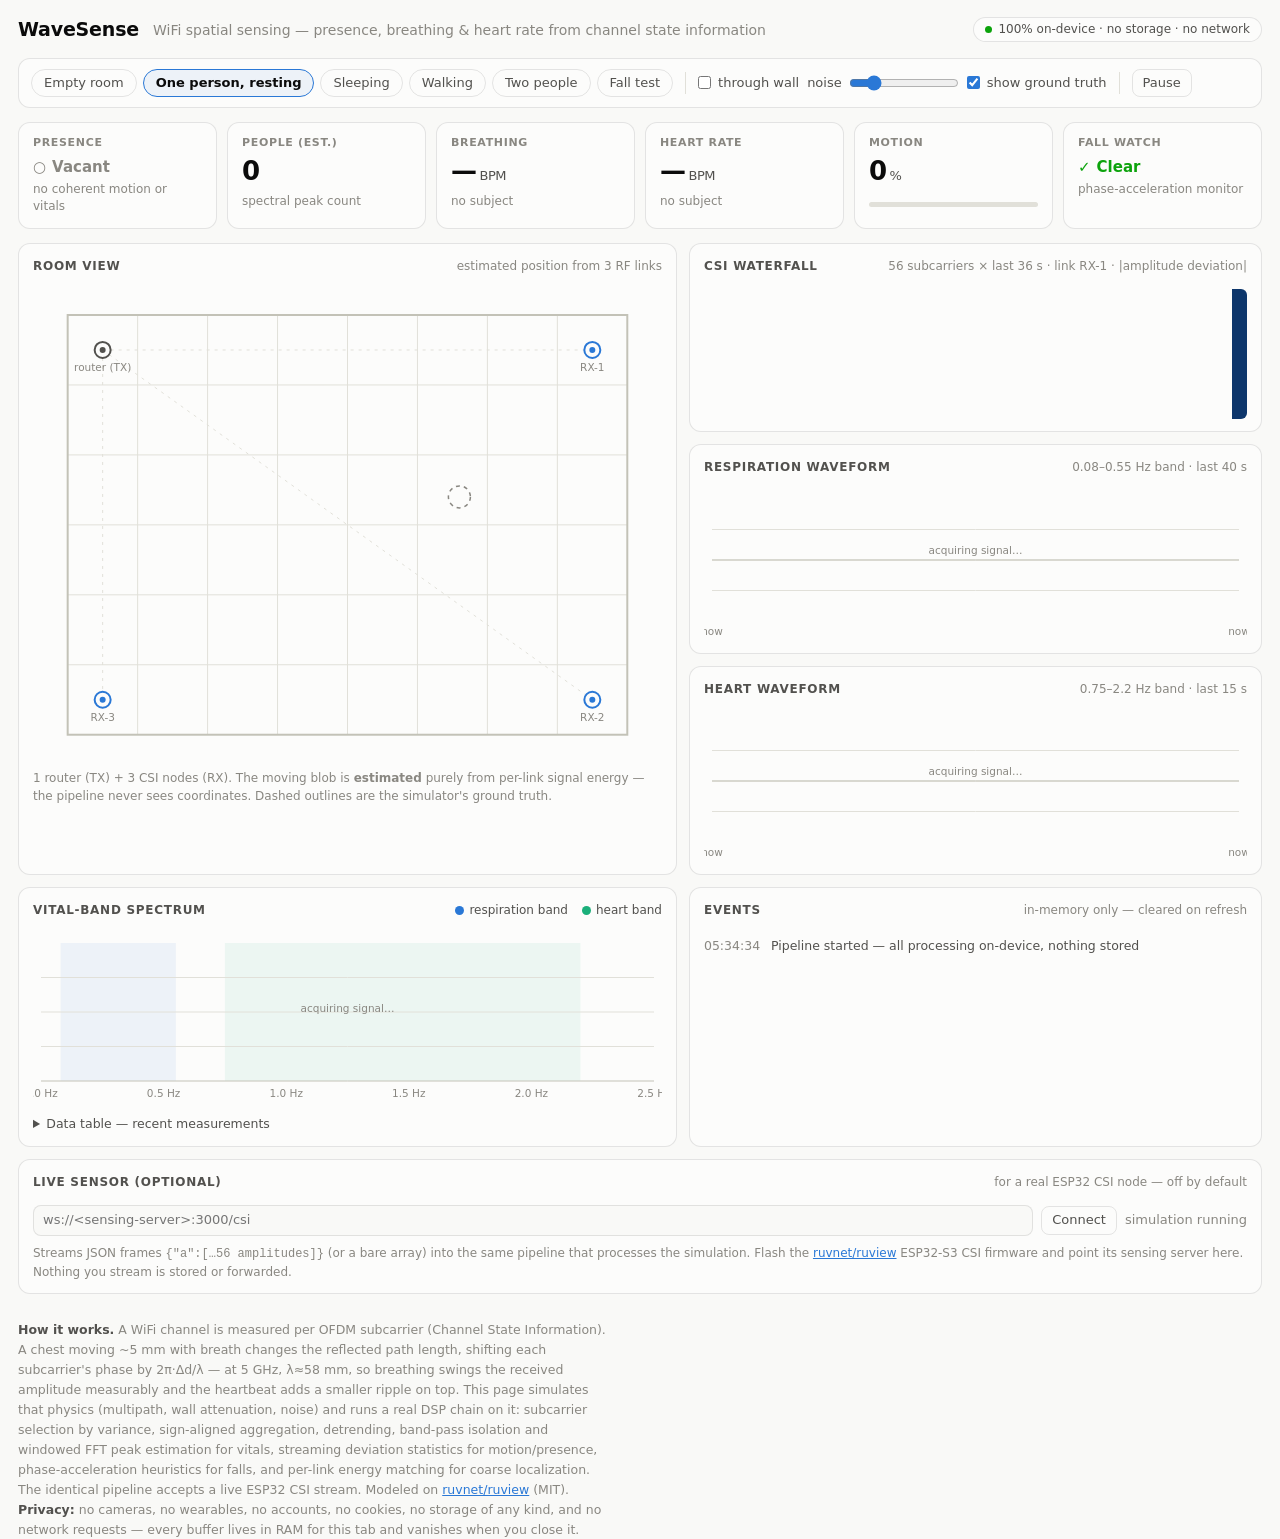
==== commit b51c9559: "Add WaveSense: WiFi spatial sensing app (CSI presence, vitals, motion) Self-contained single-file ap" ====
--- a/index.html
+++ b/index.html
@@ -1,1335 +1,1267 @@
-<!doctype html>
+<!DOCTYPE html>
 <html lang="en">
 <head>
 <meta charset="utf-8">
 <meta name="viewport" content="width=device-width, initial-scale=1">
-<meta name="description" content="Hold SPACE to rewind through 19,000 years of Western art. An interactive time machine for the Westward Museum.">
-<title>Art Rewind — The Westward Museum</title>
+<title>WaveSense — WiFi Spatial Sensing</title>
+<link rel="icon" href="data:image/svg+xml,<svg xmlns='http://www.w3.org/2000/svg' viewBox='0 0 100 100'><text y='.9em' font-size='90'>📡</text></svg>">
 <style>
+/* ============================================================
+   Design tokens (light + dark, dark is its own selected set)
+   ============================================================ */
+:root{
+  --page:#f9f9f7; --surface:#fcfcfb;
+  --ink:#0b0b0b; --ink-2:#52514e; --muted:#898781;
+  --grid:#e1e0d9; --axis:#c3c2b7; --ring:rgba(11,11,11,.10);
+  --s1:#2a78d6;            /* series 1 · blue  · respiration        */
+  --s2:#1baf7a;            /* series 2 · aqua  · heart              */
+  --seq-lo:#cde2fb; --seq-mid:#3987e5; --seq-hi:#0d366b;
+  --good:#0ca30c; --warn:#fab219; --serious:#ec835a; --crit:#d03b3b;
+  --wash-1:rgba(42,120,214,.07); --wash-2:rgba(27,175,122,.07);
+}
+@media (prefers-color-scheme: dark){
   :root{
-    --ink:#12100e;
-    --panel:#1d1915;
-    --brass:#c9a227;
-    --brass-soft:#a8863f;
-    --ivory:#efe7d8;
-    --muted:#8a8071;
-    --era-bg:#0d0f14;
-    --era-accent:#5ee1c0;
-    --display:"Didot","Bodoni MT","Bodoni 72","Playfair Display",Georgia,"Times New Roman",serif;
-    --body:Georgia,"Iowan Old Style","Palatino Linotype",serif;
-    --label:"Optima","Segoe UI","Avenir Next",system-ui,sans-serif;
-  }
-  *{box-sizing:border-box;margin:0;padding:0}
-  html,body{height:100%}
-  body{
-    background:var(--era-bg);
-    color:var(--ivory);
-    font-family:var(--body);
-    overflow:hidden;
-    transition:background 1.2s ease;
-    -webkit-user-select:none;user-select:none;
-    -webkit-touch-callout:none;
-  }
-  button{font:inherit;color:inherit;background:none;border:none;cursor:pointer}
-  button:focus-visible,a:focus-visible{outline:2px solid var(--brass);outline-offset:3px}
-
-  /* ---------- top bar ---------- */
-  #topbar{
-    position:fixed;top:0;left:0;right:0;z-index:40;
-    display:flex;align-items:center;justify-content:space-between;
-    padding:14px 22px;
-    background:linear-gradient(to bottom,rgba(10,8,6,.85),rgba(10,8,6,0));
-  }
-  #wordmark{display:flex;flex-direction:column;gap:2px;text-align:left}
-  #wordmark .mk-top{
-    font-family:var(--display);font-size:19px;letter-spacing:.14em;
-    color:var(--ivory);
-  }
-  #wordmark .mk-sub{
-    font-family:var(--label);font-size:9.5px;letter-spacing:.34em;
-    text-transform:uppercase;color:var(--brass);
-  }
-  .bar-actions{display:flex;gap:8px}
-  .chip{
-    font-family:var(--label);font-size:10.5px;letter-spacing:.22em;text-transform:uppercase;
-    color:var(--ivory);
-    border:1px solid rgba(201,162,39,.45);border-radius:2px;
-    padding:7px 13px;background:rgba(18,16,14,.55);
-    transition:border-color .2s,color .2s;
-  }
-  .chip:hover{border-color:var(--brass);color:var(--brass)}
-  .chip[aria-pressed="false"] .dot{opacity:.25}
-  .chip .dot{color:var(--brass)}
-
-  /* ---------- room ---------- */
-  #stage{position:fixed;inset:0;display:flex;align-items:center;justify-content:center}
-  #room{
-    width:min(1180px,100%);
-    max-height:100%;
-    padding:86px 34px 190px;
-    display:flex;flex-direction:column;align-items:center;gap:22px;
-    opacity:1;transform:none;
-    transition:opacity .5s ease,transform .5s ease,filter .35s ease;
-    overflow-y:auto;
-    scrollbar-width:thin;
-  }
-  #room.hidden-room{opacity:0;transform:translateY(14px)}
-  #room.blurred{filter:blur(9px) brightness(.55)}
-  .eyebrow{
-    font-family:var(--label);font-size:11px;letter-spacing:.4em;text-transform:uppercase;
-    color:var(--era-accent);text-align:center;
-    transition:color 1.2s ease;
-  }
-  .era-title{
-    font-family:var(--display);font-weight:400;
-    font-size:clamp(34px,6vw,64px);
-    letter-spacing:.03em;line-height:1.05;text-align:center;text-wrap:balance;
-  }
-  .wall-text{
-    max-width:62ch;text-align:center;
-    font-size:15.5px;line-height:1.65;color:rgba(239,231,216,.82);
-    font-style:italic;
-  }
-  .gallery{
-    display:flex;flex-wrap:wrap;justify-content:center;align-items:flex-start;
-    gap:clamp(20px,4vw,56px);
-    margin-top:10px;
-  }
-  .work{display:flex;flex-direction:column;align-items:center;gap:12px;background:none}
-  .frame{
-    position:relative;line-height:0;
-    box-shadow:0 18px 42px rgba(0,0,0,.55);
-    transition:transform .25s ease,box-shadow .25s ease;
-  }
-  .work:hover .frame,.work:focus-visible .frame{transform:translateY(-4px);box-shadow:0 26px 54px rgba(0,0,0,.65)}
-  .frame canvas{display:block;width:100%;height:100%}
-  .frame-gilt{border:14px solid #7a5c1e;
-    border-image:repeating-linear-gradient(45deg,#8a6a24 0 3px,#d9b44a 3px 6px,#7a5c1e 6px 9px) 14;
-    outline:2px solid #3a2c10;box-shadow:0 18px 42px rgba(0,0,0,.55),inset 0 0 0 2px rgba(0,0,0,.4)}
-  .frame-gilt-light{border:10px solid #b99a55;
-    border-image:repeating-linear-gradient(45deg,#c9ab63 0 4px,#e9d69a 4px 7px,#a98d4b 7px 11px) 10;
-    outline:1px solid #55431c}
-  .frame-dark{border:12px solid #241d16;outline:1px solid #4a3b28;box-shadow:0 18px 42px rgba(0,0,0,.6),inset 0 0 0 1px rgba(255,255,255,.06)}
-  .frame-plain{border:10px solid #ded7c8;outline:1px solid rgba(0,0,0,.5)}
-  .frame-float{border:1px solid rgba(239,231,216,.35);padding:10px;background:rgba(18,16,14,.5)}
-  .frame-stone{border:12px solid #4c4238;border-radius:3px;outline:1px solid #241d16}
-  .frame-none{border:none;border-radius:6px;overflow:hidden}
-  .plaque{
-    font-family:var(--label);font-size:10px;letter-spacing:.24em;text-transform:uppercase;
-    color:#0f0c08;background:linear-gradient(to bottom,#e2c46a,#b18d33);
-    padding:5px 14px;border-radius:1px;
-    box-shadow:0 2px 6px rgba(0,0,0,.5);
-    white-space:nowrap;
-  }
-  .work:hover .plaque{background:linear-gradient(to bottom,#f0d47e,#c29c3c)}
-
-  /* ---------- travel overlay ---------- */
-  #travel{
-    position:fixed;inset:0;z-index:30;pointer-events:none;
-    display:flex;align-items:center;justify-content:center;flex-direction:column;gap:6px;
-    opacity:0;transition:opacity .3s ease;
-  }
-  #travel.on{opacity:1}
-  #streaks{position:absolute;inset:0;width:100%;height:100%}
-  #big-year{
-    position:relative;
-    font-family:var(--display);
-    font-size:clamp(72px,17vw,220px);
-    font-variant-numeric:tabular-nums;
-    letter-spacing:.02em;
-    color:var(--ivory);
-    text-shadow:0 0 60px rgba(201,162,39,.35);
-  }
-  #passing{
-    position:relative;
-    font-family:var(--label);font-size:13px;letter-spacing:.5em;text-transform:uppercase;
-    color:var(--brass);min-height:20px;
-  }
-
-  /* ---------- bottom deck ---------- */
-  #deck{
-    position:fixed;left:0;right:0;bottom:0;z-index:40;
-    padding:10px 18px 16px;
-    background:linear-gradient(to top,rgba(10,8,6,.92) 55%,rgba(10,8,6,0));
-    display:flex;flex-direction:column;gap:10px;
-  }
-  #timeline{position:relative;height:46px;margin:0 12px}
-  #tl-track{position:absolute;left:0;right:0;top:9px;height:1px;background:rgba(201,162,39,.35)}
-  #tl-marker{
-    position:absolute;top:4.5px;width:9px;height:9px;margin-left:-4.5px;
-    background:var(--brass);transform:rotate(45deg);
-    box-shadow:0 0 12px rgba(201,162,39,.8);
-    transition:left .18s linear;
-  }
-  .tick{
-    position:absolute;top:0;transform:translateX(-50%);
-    display:flex;flex-direction:column;align-items:center;gap:7px;
-    padding:2px 4px;
-  }
-  .tick i{display:block;width:5px;height:5px;transform:rotate(45deg);
-    background:rgba(239,231,216,.4);transition:background .2s}
-  .tick span{
-    font-family:var(--label);font-size:9px;letter-spacing:.14em;text-transform:uppercase;
-    color:var(--muted);white-space:nowrap;transition:color .2s;
-  }
-  .tick:hover i,.tick.active i{background:var(--brass)}
-  .tick:hover span,.tick.active span{color:var(--brass)}
-  .tick.active span{color:var(--ivory)}
-  #controls{display:flex;align-items:center;justify-content:center;gap:14px;flex-wrap:wrap}
-  .hold-btn{
-    font-family:var(--label);font-size:11px;letter-spacing:.26em;text-transform:uppercase;
-    border:1px solid rgba(201,162,39,.55);border-radius:2px;
-    color:var(--ivory);background:rgba(18,16,14,.6);
-    padding:11px 20px;
-    transition:background .15s,color .15s,border-color .15s;
-    touch-action:none;
-  }
-  .hold-btn:hover{border-color:var(--brass)}
-  .hold-btn.holding{background:var(--brass);color:#171205;border-color:var(--brass)}
-  #year-now{
-    font-family:var(--display);font-size:24px;min-width:170px;text-align:center;
-    font-variant-numeric:tabular-nums;color:var(--brass);
-  }
-  .key-hint{font-family:var(--label);font-size:10px;letter-spacing:.2em;text-transform:uppercase;color:var(--muted);text-align:center}
-  .key-hint b{color:rgba(239,231,216,.85);font-weight:600}
-
-  /* ---------- intro hint ---------- */
-  #hint{
-    position:fixed;left:50%;top:56%;transform:translate(-50%,0);z-index:35;
-    text-align:center;pointer-events:none;
-    transition:opacity .6s ease;
-    display:flex;flex-direction:column;gap:10px;align-items:center;
-  }
-  #hint.gone{opacity:0}
-  #hint .h1{
-    font-family:var(--label);font-size:12px;letter-spacing:.5em;text-transform:uppercase;color:var(--ivory);
-    background:rgba(10,8,6,.72);border:1px solid rgba(201,162,39,.5);
-    padding:13px 26px;border-radius:2px;
-    animation:pulse 2.4s ease-in-out infinite;
-  }
-  @keyframes pulse{0%,100%{box-shadow:0 0 0 rgba(201,162,39,0)}50%{box-shadow:0 0 26px rgba(201,162,39,.4)}}
-
-  /* ---------- edge toast ---------- */
-  #toast{
-    position:fixed;left:50%;top:18%;transform:translateX(-50%);z-index:45;
-    font-family:var(--label);font-size:11px;letter-spacing:.3em;text-transform:uppercase;
-    color:var(--ivory);background:rgba(10,8,6,.85);border:1px solid rgba(201,162,39,.5);
-    padding:12px 22px;border-radius:2px;opacity:0;pointer-events:none;
-    transition:opacity .4s;
-  }
-  #toast.show{opacity:1}
-
-  /* ---------- modal ---------- */
-  #modal{
-    position:fixed;inset:0;z-index:60;display:none;
-    align-items:center;justify-content:center;padding:22px;
-    background:rgba(8,6,4,.86);
-  }
-  #modal.open{display:flex}
-  #modal-card{
-    display:flex;gap:0;flex-wrap:wrap;justify-content:center;align-items:stretch;
-    max-width:940px;max-height:92vh;overflow:auto;
-    background:var(--panel);border:1px solid rgba(201,162,39,.4);
-  }
-  #modal-art{padding:34px;display:flex;align-items:center;justify-content:center;background:#0c0a08}
-  #modal-art .frame{max-width:100%}
-  #modal-label{
-    width:300px;flex:1 1 260px;padding:34px 30px;display:flex;flex-direction:column;gap:14px;
-    border-left:1px solid rgba(201,162,39,.25);
-  }
-  #ml-era{font-family:var(--label);font-size:10px;letter-spacing:.34em;text-transform:uppercase;color:var(--era-accent)}
-  #ml-title{font-family:var(--display);font-size:27px;line-height:1.15;text-wrap:balance}
-  #ml-date{font-family:var(--label);font-size:11px;letter-spacing:.18em;text-transform:uppercase;color:var(--muted)}
-  #ml-medium{font-size:13px;color:rgba(239,231,216,.75);font-style:italic}
-  #ml-note{font-size:14px;line-height:1.65;color:rgba(239,231,216,.85);border-top:1px solid rgba(201,162,39,.25);padding-top:14px}
-  #ml-close{align-self:flex-start;margin-top:auto}
-
-  /* ---------- about ---------- */
-  #about-card{max-width:560px;background:var(--panel);border:1px solid rgba(201,162,39,.4);
-    padding:38px 36px;display:flex;flex-direction:column;gap:16px;max-height:88vh;overflow:auto}
-  #about-card h2{font-family:var(--display);font-weight:400;font-size:30px}
-  #about-card p{font-size:14.5px;line-height:1.7;color:rgba(239,231,216,.85)}
-  #about-card .rule{height:1px;background:rgba(201,162,39,.3)}
-  #about-card .fine{font-family:var(--label);font-size:10.5px;letter-spacing:.14em;text-transform:uppercase;color:var(--muted);line-height:1.9}
-
-  @media (max-width:760px){
-    .tick span{display:none}
-    .tick.active span{display:block;position:absolute;top:16px}
-    #wordmark .mk-top{font-size:15px}
-    .key-hint .desk-only{display:none}
-    #room{padding-bottom:210px}
-  }
-  @media (prefers-reduced-motion:reduce){
-    *{transition-duration:.01s!important;animation:none!important}
-  }
+    --page:#0d0d0d; --surface:#1a1a19;
+    --ink:#ffffff; --ink-2:#c3c2b7; --muted:#898781;
+    --grid:#2c2c2a; --axis:#383835; --ring:rgba(255,255,255,.10);
+    --s1:#3987e5; --s2:#199e70;
+    --seq-lo:#184f95; --seq-mid:#3987e5; --seq-hi:#cde2fb;
+    --wash-1:rgba(57,135,229,.10); --wash-2:rgba(25,158,112,.10);
+  }
+}
+*{box-sizing:border-box;margin:0;padding:0}
+html,body{height:100%}
+body{
+  background:var(--page); color:var(--ink);
+  font:14px/1.45 system-ui,-apple-system,"Segoe UI",sans-serif;
+  padding:16px 18px 40px;
+}
+a{color:var(--s1)}
+h1{font-size:19px;font-weight:650;letter-spacing:-.01em}
+h2{font-size:12px;font-weight:600;color:var(--ink-2);text-transform:uppercase;letter-spacing:.06em;margin-bottom:8px}
+small,.sub{color:var(--muted)}
+
+/* ---------- header ---------- */
+header{display:flex;align-items:center;gap:14px;flex-wrap:wrap;margin-bottom:14px}
+.badge{
+  display:inline-flex;align-items:center;gap:6px;
+  border:1px solid var(--ring);border-radius:999px;
+  padding:3px 11px;font-size:12px;color:var(--ink-2);background:var(--surface);
+}
+.badge .dot{width:7px;height:7px;border-radius:50%;background:var(--good)}
+header .spacer{flex:1}
+
+/* ---------- control row (one filter row scoping everything) ---------- */
+.controls{
+  display:flex;align-items:center;gap:8px;flex-wrap:wrap;
+  background:var(--surface);border:1px solid var(--ring);border-radius:12px;
+  padding:10px 12px;margin-bottom:14px;
+}
+.controls .group{display:flex;align-items:center;gap:6px;flex-wrap:wrap}
+.controls .sep{width:1px;height:22px;background:var(--grid);margin:0 4px}
+button.chip{
+  font:inherit;font-size:13px;color:var(--ink-2);
+  background:transparent;border:1px solid var(--ring);border-radius:999px;
+  padding:4px 12px;cursor:pointer;
+}
+button.chip:hover{background:var(--wash-1)}
+button.chip[aria-pressed="true"]{color:var(--ink);border-color:var(--s1);background:var(--wash-1);font-weight:600}
+label.ctl{display:flex;align-items:center;gap:7px;font-size:13px;color:var(--ink-2)}
+input[type=range]{accent-color:var(--s1);width:110px}
+input[type=checkbox]{accent-color:var(--s1)}
+button.plain{
+  font:inherit;font-size:13px;background:transparent;border:1px solid var(--ring);
+  border-radius:8px;color:var(--ink-2);padding:4px 10px;cursor:pointer;
+}
+button.plain:hover{background:var(--wash-1)}
+
+/* ---------- stat tiles ---------- */
+.tiles{display:grid;grid-template-columns:repeat(auto-fit,minmax(148px,1fr));gap:10px;margin-bottom:14px}
+.tile{
+  background:var(--surface);border:1px solid var(--ring);border-radius:12px;
+  padding:12px 14px;min-height:86px;display:flex;flex-direction:column;gap:2px;
+}
+.tile .k{font-size:11px;font-weight:600;color:var(--muted);text-transform:uppercase;letter-spacing:.06em}
+.tile .v{font-size:26px;font-weight:650;letter-spacing:-.02em}
+.tile .v .unit{font-size:13px;font-weight:500;color:var(--ink-2);margin-left:3px}
+.tile .s{font-size:12px;color:var(--muted)}
+.tile .status{display:inline-flex;align-items:center;gap:6px;font-size:15px;font-weight:600;margin-top:4px}
+.meter{height:5px;border-radius:3px;background:var(--grid);margin-top:9px;overflow:hidden}
+.meter i{display:block;height:100%;width:0;background:var(--s1);border-radius:3px;transition:width .18s}
+
+/* ---------- main grid ---------- */
+.grid{display:grid;grid-template-columns:minmax(380px,1.15fr) 1fr;gap:12px}
+@media(max-width:980px){.grid{grid-template-columns:1fr}.roomcard{grid-row:auto !important}}
+.card{
+  background:var(--surface);border:1px solid var(--ring);border-radius:12px;
+  padding:14px 14px 12px;display:flex;flex-direction:column;min-width:0;
+}
+.card .hd{display:flex;align-items:baseline;gap:8px;margin-bottom:6px;flex-wrap:wrap}
+.card .hd .right{margin-left:auto;font-size:12px;color:var(--muted)}
+.legend{display:flex;gap:14px;font-size:12px;color:var(--ink-2);margin-left:auto}
+.legend i{display:inline-block;width:9px;height:9px;border-radius:50%;margin-right:5px;vertical-align:-1px}
+canvas{display:block;width:100%}
+.roomcard canvas{aspect-ratio:4/3}
+.chart{height:150px}
+.chart.tall{height:170px}
+#waterfall{height:130px;image-rendering:pixelated;border-radius:6px}
+
+/* ---------- log & table ---------- */
+#log{list-style:none;font-size:12.5px;max-height:180px;overflow-y:auto}
+#log li{display:flex;gap:9px;padding:4px 0;border-bottom:1px solid var(--grid);color:var(--ink-2)}
+#log li:last-child{border-bottom:none}
+#log time{color:var(--muted);font-variant-numeric:tabular-nums;flex:0 0 58px}
+#log .ev-good{color:var(--good)} #log .ev-crit{color:var(--crit);font-weight:600}
+#log .ev-warn{color:var(--warn)}
+details.table{margin-top:12px}
+details.table summary{cursor:pointer;font-size:12.5px;color:var(--ink-2)}
+table{width:100%;border-collapse:collapse;font-size:12px;margin-top:8px}
+th{color:var(--muted);font-weight:600;text-align:right;padding:4px 8px;border-bottom:1px solid var(--axis)}
+td{text-align:right;padding:3px 8px;border-bottom:1px solid var(--grid);font-variant-numeric:tabular-nums;color:var(--ink-2)}
+th:first-child,td:first-child{text-align:left}
+
+/* ---------- live source panel ---------- */
+.live{display:flex;gap:8px;align-items:center;flex-wrap:wrap;font-size:13px}
+.live input[type=text]{
+  font:inherit;background:var(--page);color:var(--ink);border:1px solid var(--ring);
+  border-radius:8px;padding:5px 9px;min-width:230px;flex:1;
+}
+.hint{font-size:12px;color:var(--muted);margin-top:8px;line-height:1.5}
+
+footer{margin-top:26px;font-size:12.5px;color:var(--muted);max-width:74ch;line-height:1.6}
+footer b{color:var(--ink-2)}
 </style>
 </head>
 <body>
 
-<header id="topbar">
-  <div id="wordmark">
-    <span class="mk-top">THE WESTWARD MUSEUM</span>
-    <span class="mk-sub">Art Rewind · A Time Machine of Western Art</span>
-  </div>
-  <div class="bar-actions">
-    <button class="chip" id="btn-sound" aria-pressed="true"><span class="dot">●</span>&nbsp;Sound</button>
-    <button class="chip" id="btn-about">About</button>
-  </div>
+<header>
+  <h1>WaveSense</h1>
+  <span class="sub">WiFi spatial sensing — presence, breathing &amp; heart rate from channel state information</span>
+  <span class="spacer"></span>
+  <span class="badge" title="All signal processing runs in this tab. Nothing is stored (no cookies, no localStorage) and nothing is transmitted."><span class="dot"></span>100% on-device · no storage · no network</span>
 </header>
 
-<main id="stage">
-  <section id="room" aria-live="polite"></section>
-</main>
-
-<div id="travel" aria-hidden="true">
-  <canvas id="streaks"></canvas>
-  <div id="big-year">2026</div>
-  <div id="passing"></div>
+<div class="controls" role="toolbar" aria-label="Scenario and signal controls">
+  <div class="group" id="scenarios" aria-label="Scenario">
+    <button class="chip" data-sc="empty">Empty room</button>
+    <button class="chip" data-sc="resting" aria-pressed="true">One person, resting</button>
+    <button class="chip" data-sc="sleeping">Sleeping</button>
+    <button class="chip" data-sc="walking">Walking</button>
+    <button class="chip" data-sc="two">Two people</button>
+    <button class="chip" data-sc="fall">Fall test</button>
+  </div>
+  <div class="sep"></div>
+  <label class="ctl" title="Places an interior wall between the router and the subject — sensing continues through it at reduced SNR.">
+    <input type="checkbox" id="wallToggle"> through wall
+  </label>
+  <label class="ctl">noise <input type="range" id="noiseSlider" min="0" max="100" value="18"></label>
+  <label class="ctl" title="Outline the simulator's true person positions in the room view."><input type="checkbox" id="truthToggle" checked> show ground truth</label>
+  <div class="sep"></div>
+  <button class="plain" id="pauseBtn">Pause</button>
 </div>
 
-<div id="hint">
-  <div class="h1">Hold SPACE to travel back in time</div>
+<div class="tiles">
+  <div class="tile">
+    <span class="k">Presence</span>
+    <span class="status" id="presenceStatus"><span aria-hidden="true">○</span> Vacant</span>
+    <span class="s" id="presenceSub">no coherent motion or vitals</span>
+  </div>
+  <div class="tile">
+    <span class="k">People (est.)</span>
+    <span class="v" id="countVal">0</span>
+    <span class="s" id="countSub">spectral peak count</span>
+  </div>
+  <div class="tile">
+    <span class="k">Breathing</span>
+    <span class="v" id="respVal">—<span class="unit">BPM</span></span>
+    <span class="s" id="respSub">acquiring…</span>
+  </div>
+  <div class="tile">
+    <span class="k">Heart rate</span>
+    <span class="v" id="heartVal">—<span class="unit">BPM</span></span>
+    <span class="s" id="heartSub">acquiring…</span>
+  </div>
+  <div class="tile">
+    <span class="k">Motion</span>
+    <span class="v" id="motionVal">0<span class="unit">%</span></span>
+    <div class="meter"><i id="motionBar"></i></div>
+  </div>
+  <div class="tile">
+    <span class="k">Fall watch</span>
+    <span class="status" id="fallStatus" style="color:var(--good)"><span aria-hidden="true">✓</span> Clear</span>
+    <span class="s" id="fallSub">phase-acceleration monitor</span>
+  </div>
 </div>
 
-<div id="toast" role="status"></div>
-
-<nav id="deck" aria-label="Timeline">
-  <div id="timeline">
-    <div id="tl-track"></div>
-    <div id="tl-marker"></div>
-  </div>
-  <div id="controls">
-    <button class="hold-btn" id="btn-rew" aria-label="Hold to rewind">◀◀&nbsp;&nbsp;Rewind</button>
-    <div id="year-now">2026</div>
-    <button class="hold-btn" id="btn-fwd" aria-label="Hold to go forward">Forward&nbsp;&nbsp;▶▶</button>
-  </div>
-  <div class="key-hint"><span class="desk-only">Hold <b>SPACE</b> to rewind · hold <b>F</b> to go forward · <b>←</b> <b>→</b> step one room · </span>click any painting for its label</div>
-</nav>
-
-<div id="modal" role="dialog" aria-modal="true" aria-labelledby="ml-title">
-  <div id="modal-card">
-    <div id="modal-art"></div>
-    <div id="modal-label">
-      <div id="ml-era"></div>
-      <h2 id="ml-title"></h2>
-      <div id="ml-date"></div>
-      <div id="ml-medium"></div>
-      <p id="ml-note"></p>
-      <button class="chip" id="ml-close">Close</button>
+<div class="grid">
+  <div class="card roomcard" style="grid-row:span 3">
+    <div class="hd"><h2>Room view</h2><span class="right" id="roomNote">estimated position from 3 RF links</span></div>
+    <canvas id="room"></canvas>
+    <div class="hint">1 router (TX) + 3 CSI nodes (RX). The moving blob is <b>estimated</b> purely from per-link
+      signal energy — the pipeline never sees coordinates. Dashed outlines are the simulator's ground truth.</div>
+  </div>
+
+  <div class="card">
+    <div class="hd"><h2>CSI waterfall</h2><span class="right">56 subcarriers × last 36 s · link RX-1 · |amplitude deviation|</span></div>
+    <canvas id="waterfall"></canvas>
+  </div>
+
+  <div class="card">
+    <div class="hd"><h2>Respiration waveform</h2><span class="right">0.08–0.55 Hz band · last 40 s</span></div>
+    <canvas id="respChart" class="chart"></canvas>
+  </div>
+
+  <div class="card">
+    <div class="hd"><h2>Heart waveform</h2><span class="right">0.75–2.2 Hz band · last 15 s</span></div>
+    <canvas id="heartChart" class="chart"></canvas>
+  </div>
+
+  <div class="card">
+    <div class="hd"><h2>Vital-band spectrum</h2>
+      <div class="legend"><span><i style="background:var(--s1)"></i>respiration band</span><span><i style="background:var(--s2)"></i>heart band</span></div>
     </div>
+    <canvas id="specChart" class="chart tall"></canvas>
+    <details class="table">
+      <summary>Data table — recent measurements</summary>
+      <table aria-label="Recent measurements">
+        <thead><tr><th>time</th><th>presence</th><th>motion</th><th>resp BPM</th><th>conf</th><th>heart BPM</th><th>conf</th></tr></thead>
+        <tbody id="tableBody"></tbody>
+      </table>
+    </details>
+  </div>
+
+  <div class="card">
+    <div class="hd"><h2>Events</h2><span class="right">in-memory only — cleared on refresh</span></div>
+    <ul id="log"></ul>
+  </div>
+
+  <div class="card" style="grid-column:1/-1">
+    <div class="hd"><h2>Live sensor (optional)</h2><span class="right">for a real ESP32 CSI node — off by default</span></div>
+    <div class="live">
+      <input type="text" id="wsUrl" placeholder="ws://&lt;sensing-server&gt;:3000/csi" aria-label="WebSocket URL">
+      <button class="plain" id="wsBtn">Connect</button>
+      <span class="sub" id="wsState">simulation running</span>
+    </div>
+    <div class="hint">Streams JSON frames <code>{"a":[…56 amplitudes]}</code> (or a bare array) into the same pipeline
+      that processes the simulation. Flash the <a href="https://github.com/ruvnet/ruview" rel="noopener">ruvnet/ruview</a>
+      ESP32-S3 CSI firmware and point its sensing server here. Nothing you stream is stored or forwarded.</div>
   </div>
 </div>
 
-<div id="modal-about" role="dialog" aria-modal="true" style="position:fixed;inset:0;z-index:60;display:none;align-items:center;justify-content:center;padding:22px;background:rgba(8,6,4,.86)">
-  <div id="about-card">
-    <h2>About this machine</h2>
-    <p>The Westward Museum's <em>Art Rewind</em> is a time machine for Western art. Hold the rewind control and nineteen millennia spool backwards — from the glow of your screen to the glow of a torch on a limestone wall. Release, and you step into a gallery room dressed in the palette, the frames, and the light of that moment.</p>
-    <p>Every painting in the collection is an original study rendered live in code — spray-stencilled, gilded, dabbed, dripped, or pixel-sorted in the technique of its era. Click any work to read its wall label.</p>
-    <div class="rule"></div>
-    <p class="fine">Interaction pattern inspired by Opera's «Web Rewind» internet time machine · All artworks generated in-browser · No two visits paint exactly alike</p>
-    <button class="chip" id="about-close">Close</button>
-  </div>
-</div>
+<footer>
+  <b>How it works.</b> A WiFi channel is measured per OFDM subcarrier (Channel State Information). A chest moving
+  ~5&nbsp;mm with breath changes the reflected path length, shifting each subcarrier's phase by
+  2π·Δd/λ — at 5&nbsp;GHz, λ≈58&nbsp;mm, so breathing swings the received amplitude measurably and the heartbeat
+  adds a smaller ripple on top. This page simulates that physics (multipath, wall attenuation, noise) and runs a real
+  DSP chain on it: subcarrier selection by variance, sign-aligned aggregation, detrending, band-pass isolation and
+  windowed FFT peak estimation for vitals, streaming deviation statistics for motion/presence, phase-acceleration
+  heuristics for falls, and per-link energy matching for coarse localization. The identical pipeline accepts a live
+  ESP32 CSI stream. Modeled on <a href="https://github.com/ruvnet/ruview" rel="noopener">ruvnet/ruview</a> (MIT).
+  <b>Privacy:</b> no cameras, no wearables, no accounts, no cookies, no storage of any kind, and no network
+  requests — every buffer lives in RAM for this tab and vanishes when you close it.
+</footer>
 
 <script>
-(function(){
 "use strict";
-
-/* ================= seeded rng ================= */
-function mulberry32(a){return function(){a|=0;a=a+0x6D2B79F5|0;var t=Math.imul(a^a>>>15,1|a);t=t+Math.imul(t^t>>>7,61|t)^t;return((t^t>>>14)>>>0)/4294967296}}
-
-/* ================= painters ================= */
-/* each painter: (ctx,w,h,rnd,variant) — an original study in the era's technique */
-
-function grain(ctx,w,h,rnd,color,n,rMax){
-  for(var i=0;i<n;i++){ctx.globalAlpha=.03+rnd()*.06;ctx.fillStyle=color;
-    var r=1+rnd()*rMax;ctx.beginPath();ctx.arc(rnd()*w,rnd()*h,r,0,7);ctx.fill()}
-  ctx.globalAlpha=1;
-}
-function dab(ctx,x,y,len,th,rot,color,alpha){
-  ctx.save();ctx.translate(x,y);ctx.rotate(rot);ctx.globalAlpha=alpha;
-  ctx.fillStyle=color;ctx.beginPath();ctx.ellipse(0,0,len/2,th/2,0,0,7);ctx.fill();ctx.restore();ctx.globalAlpha=1;
-}
-
-function pCave(ctx,w,h,rnd,v){
-  var g=ctx.createRadialGradient(w*.4,h*.4,10,w*.5,h*.5,w*.8);
-  g.addColorStop(0,"#9a6b39");g.addColorStop(.6,"#7c5128");g.addColorStop(1,"#4e2f16");
-  ctx.fillStyle=g;ctx.fillRect(0,0,w,h);
-  grain(ctx,w,h,rnd,"#2e1c0d",240,3);grain(ctx,w,h,rnd,"#c89a5e",140,2);
-  if(v===0){ /* bison herd */
-    for(var b=0;b<2;b++){
-      var cx=w*(.32+b*.38),cy=h*(.42+b*.2),s=w*(.19-b*.04);
-      ctx.fillStyle=b?"#33241a":"#2b1d13";ctx.strokeStyle="#d08a3e";ctx.lineWidth=Math.max(2,w*.008);
-      ctx.beginPath();
-      ctx.moveTo(cx-s,cy+s*.35);
-      ctx.bezierCurveTo(cx-s*1.1,cy-s*.4,cx-s*.3,cy-s*.85,cx+s*.25,cy-s*.55); /* hump */
-      ctx.bezierCurveTo(cx+s*.7,cy-s*.5,cx+s*.95,cy-s*.15,cx+s*.9,cy+s*.15); /* head */
-      ctx.lineTo(cx+s*.55,cy+s*.4);ctx.closePath();ctx.fill();ctx.stroke();
-      ctx.strokeStyle="#2b1d13";ctx.lineWidth=Math.max(2,w*.014);
-      [[-.6,.9],[-.25,.95],[.25,.92],[.5,.85]].forEach(function(l){
-        ctx.beginPath();ctx.moveTo(cx+s*l[0],cy+s*.3);ctx.lineTo(cx+s*l[0]+s*.05,cy+s*l[1]);ctx.stroke()});
-      ctx.strokeStyle="#d08a3e";ctx.lineWidth=Math.max(2,w*.007);
-      ctx.beginPath();ctx.moveTo(cx+s*.72,cy-s*.5);ctx.quadraticCurveTo(cx+s*.85,cy-s*.85,cx+s*1.02,cy-s*.75);ctx.stroke();
-    }
-  }else{ /* hand stencils */
-    for(var k=0;k<3;k++){
-      var hx=w*(.22+k*.28),hy=h*(.35+((k%2)?.25:0)),hs=w*.09;
-      for(var i=0;i<450;i++){
-        var a=rnd()*Math.PI*2,r=hs*(0.55+rnd()*1.15);
-        ctx.globalAlpha=.1+rnd()*.22;ctx.fillStyle=k===1?"#5a1f12":"#7c2a14";
-        ctx.beginPath();ctx.arc(hx+Math.cos(a)*r,hy+Math.sin(a)*r,1+rnd()*2.4,0,7);ctx.fill();
-      }
-      ctx.globalAlpha=1;ctx.fillStyle="#84592f";
-      ctx.beginPath();ctx.arc(hx,hy+hs*.32,hs*.5,0,7);ctx.fill(); /* palm */
-      for(var f=0;f<5;f++){var fa=-2.25+f*.44;
-        ctx.save();ctx.translate(hx,hy+hs*.2);ctx.rotate(fa+Math.PI/2);
-        ctx.beginPath();ctx.ellipse(0,-hs*.55,hs*.13,hs*.5,0,0,7);ctx.fill();ctx.restore();}
-    }
-  }
-}
-
-function pGreek(ctx,w,h,rnd,v){
-  ctx.fillStyle="#b25a33";ctx.fillRect(0,0,w,h);
-  grain(ctx,w,h,rnd,"#8a3f22",160,3);
-  var cx=w/2;
-  ctx.fillStyle="#1a120c";
-  if(v===0){ /* amphora */
-    ctx.beginPath();
-    ctx.moveTo(cx-w*.055,h*.09);ctx.lineTo(cx+w*.055,h*.09);
-    ctx.lineTo(cx+w*.05,h*.2);
-    ctx.bezierCurveTo(cx+w*.24,h*.28,cx+w*.24,h*.62,cx+w*.06,h*.8);
-    ctx.lineTo(cx+w*.09,h*.9);ctx.lineTo(cx-w*.09,h*.9);ctx.lineTo(cx-w*.06,h*.8);
-    ctx.bezierCurveTo(cx-w*.24,h*.62,cx-w*.24,h*.28,cx-w*.05,h*.2);
-    ctx.closePath();ctx.fill();
-    ctx.lineWidth=w*.024;ctx.strokeStyle="#1a120c";
-    ctx.beginPath();ctx.moveTo(cx-w*.05,h*.13);ctx.bezierCurveTo(cx-w*.2,h*.15,cx-w*.2,h*.3,cx-w*.14,h*.33);ctx.stroke();
-    ctx.beginPath();ctx.moveTo(cx+w*.05,h*.13);ctx.bezierCurveTo(cx+w*.2,h*.15,cx+w*.2,h*.3,cx+w*.14,h*.33);ctx.stroke();
-    /* figure band */
-    ctx.fillStyle="#c96b3c";ctx.fillRect(cx-w*.17,h*.38,w*.34,h*.22);
-    ctx.fillStyle="#1a120c";
-    for(var f=0;f<3;f++){var fx=cx-w*.11+f*w*.11,fy=h*.49;
-      ctx.beginPath();ctx.arc(fx,fy-h*.055,w*.021,0,7);ctx.fill();
-      ctx.beginPath();ctx.moveTo(fx,fy-h*.03);ctx.lineTo(fx-w*.03,fy+h*.07);ctx.lineTo(fx+w*.005,fy+h*.07);
-      ctx.lineTo(fx+w*.045,fy+h*.055);ctx.closePath();ctx.fill();
-      ctx.lineWidth=w*.008;ctx.beginPath();ctx.moveTo(fx,fy-h*.02);ctx.lineTo(fx+w*.05,fy-h*.045);ctx.stroke();}
-    /* meander */
-    meander(ctx,cx-w*.17,h*.63,w*.34,h*.032,"#c96b3c");
-  }else{ /* palmette plate */
-    ctx.beginPath();ctx.arc(cx,h*.5,Math.min(w,h)*.4,0,7);ctx.fill();
-    ctx.fillStyle="#c96b3c";ctx.beginPath();ctx.arc(cx,h*.5,Math.min(w,h)*.33,0,7);ctx.fill();
-    ctx.strokeStyle="#1a120c";ctx.lineWidth=w*.016;
-    for(var i=0;i<11;i++){var a=Math.PI+ (i/10)*Math.PI;
-      ctx.beginPath();ctx.moveTo(cx,h*.62);
-      ctx.quadraticCurveTo(cx+Math.cos(a)*w*.1,h*.5+Math.sin(a)*w*.1,cx+Math.cos(a)*w*.24,h*.56+Math.sin(a)*w*.26);
-      ctx.stroke();}
-    ctx.beginPath();ctx.arc(cx,h*.63,w*.045,0,7);ctx.fillStyle="#1a120c";ctx.fill();
-    meander(ctx,cx-w*.3,h*.84,w*.6,h*.03,"#1a120c");
-  }
-  function meander(c,x,y,mw,mh,col){
-    c.strokeStyle=col;c.lineWidth=Math.max(1.5,mh*.28);var u=mh*1.35,n=Math.floor(mw/u);
-    for(var i=0;i<n;i++){var ox=x+i*u;
-      c.beginPath();c.moveTo(ox,y+mh);c.lineTo(ox,y);c.lineTo(ox+u*.72,y);
-      c.lineTo(ox+u*.72,y+mh*.55);c.lineTo(ox+u*.3,y+mh*.55);c.stroke();}
-  }
-}
-
-function pGothic(ctx,w,h,rnd,v){
-  if(v===0){ /* gold-ground icon */
-    var g=ctx.createRadialGradient(w*.5,h*.35,20,w*.5,h*.5,w*.9);
-    g.addColorStop(0,"#e8c962");g.addColorStop(1,"#a97f22");
-    ctx.fillStyle=g;ctx.fillRect(0,0,w,h);
-    ctx.fillStyle="rgba(120,85,15,.5)"; /* punchwork */
-    for(var i=0;i<130;i++){var px=rnd()*w,py=rnd()*h;
-      if(py<h*.22||px<w*.12||px>w*.88){ctx.beginPath();ctx.arc(px,py,1.4,0,7);ctx.fill()}}
-    /* pointed arch */
-    ctx.strokeStyle="#5c3d0c";ctx.lineWidth=w*.02;
-    ctx.beginPath();ctx.moveTo(w*.14,h*.95);ctx.lineTo(w*.14,h*.42);
-    ctx.quadraticCurveTo(w*.14,h*.12,w*.5,h*.06);
-    ctx.quadraticCurveTo(w*.86,h*.12,w*.86,h*.42);ctx.lineTo(w*.86,h*.95);ctx.stroke();
-    /* halo + figure */
-    ctx.fillStyle="#c79a2d";ctx.strokeStyle="#7a5510";ctx.lineWidth=2;
-    ctx.beginPath();ctx.arc(w*.5,h*.34,w*.14,0,7);ctx.fill();ctx.stroke();
-    ctx.fillStyle="#28356e";
-    ctx.beginPath();ctx.moveTo(w*.5,h*.26);
-    ctx.bezierCurveTo(w*.66,h*.42,w*.72,h*.7,w*.68,h*.95);
-    ctx.lineTo(w*.32,h*.95);
-    ctx.bezierCurveTo(w*.28,h*.7,w*.34,h*.42,w*.5,h*.26);ctx.fill();
-    ctx.strokeStyle="#1a2350";ctx.lineWidth=1.5;
-    for(var f=0;f<4;f++){ctx.beginPath();
-      ctx.moveTo(w*(.42+f*.05),h*.5);ctx.quadraticCurveTo(w*(.4+f*.06),h*.72,w*(.43+f*.05),h*.95);ctx.stroke()}
-    ctx.fillStyle="#e8cba6";ctx.beginPath();ctx.arc(w*.5,h*.32,w*.055,0,7);ctx.fill();
-    ctx.fillStyle="#f0d876"; /* stars on robe */
-    for(var s=0;s<7;s++){star(ctx,w*(.38+rnd()*.24),h*(.5+rnd()*.4),w*.012)}
-  }else{ /* stained glass */
-    ctx.fillStyle="#0e0c18";ctx.fillRect(0,0,w,h);
-    var cols=["#27408f","#8f1f2a","#1f6e3d","#c8992e","#5a2d7a","#27408f","#8f1f2a"];
-    var nx=6,ny=9;
-    for(var iy=0;iy<ny;iy++)for(var ix=0;ix<nx;ix++){
-      var x0=ix*w/nx,y0=iy*h/ny,jx=w/nx*.18,jy=h/ny*.18;
-      var arch=h*(.06+Math.pow(Math.abs(ix-(nx-1)/2)/(nx/2),2)*.3);
-      if(y0<arch)continue;
-      ctx.fillStyle=cols[(ix*3+iy*5+Math.floor(rnd()*2))%cols.length];
-      ctx.strokeStyle="#0e0c18";ctx.lineWidth=Math.max(2,w*.012);
-      ctx.beginPath();
-      ctx.moveTo(x0+rnd()*jx,y0+rnd()*jy);
-      ctx.lineTo(x0+w/nx-rnd()*jx,y0+rnd()*jy);
-      ctx.lineTo(x0+w/nx-rnd()*jx,y0+h/ny-rnd()*jy);
-      ctx.lineTo(x0+rnd()*jx,y0+h/ny-rnd()*jy);
-      ctx.closePath();ctx.fill();ctx.stroke();
-      ctx.globalAlpha=.25;ctx.fillStyle="#fff";
-      ctx.fillRect(x0+w/nx*.15,y0+h/ny*.12,w/nx*.3,h/ny*.2);ctx.globalAlpha=1;
-    }
-  }
-  function star(c,x,y,r){c.beginPath();for(var i=0;i<8;i++){var a=i*Math.PI/4,rr=i%2?r:r*2.4;
-    c.lineTo(x+Math.cos(a)*rr,y+Math.sin(a)*rr)}c.closePath();c.fill()}
-}
-
-function pRenaissance(ctx,w,h,rnd,v){
-  if(v===0){ /* portrait before a landscape */
-    var sky=ctx.createLinearGradient(0,0,0,h*.62);
-    sky.addColorStop(0,"#a8c2c9");sky.addColorStop(1,"#e3d9b8");
-    ctx.fillStyle=sky;ctx.fillRect(0,0,w,h*.62);
-    ctx.fillStyle="#7d94a0";hill(w*0,h*.4,w*.5,h*.22);hill(w*.55,h*.44,w*.5,h*.18);
-    ctx.fillStyle="#93a682";hill(w*.1,h*.52,w*.6,h*.14);hill(w*.6,h*.54,w*.45,h*.12);
-    ctx.strokeStyle="#c9d4cf";ctx.lineWidth=w*.014; /* river */
-    ctx.beginPath();ctx.moveTo(w*.72,h*.46);ctx.bezierCurveTo(w*.6,h*.52,w*.8,h*.56,w*.7,h*.62);ctx.stroke();
-    ctx.fillStyle="#5d6b4a";ctx.fillRect(0,h*.6,w,h*.4); /* parapet ground */
-    /* sitter */
-    ctx.fillStyle="#3a2b22";
-    ctx.beginPath();ctx.moveTo(w*.5,h*.34);
-    ctx.bezierCurveTo(w*.78,h*.46,w*.84,h*.78,w*.82,h);
-    ctx.lineTo(w*.18,h);ctx.bezierCurveTo(w*.16,h*.78,w*.22,h*.46,w*.5,h*.34);ctx.fill();
-    var skin=ctx.createRadialGradient(w*.46,h*.26,4,w*.5,h*.3,w*.16);
-    skin.addColorStop(0,"#e9c9a4");skin.addColorStop(1,"#b08a62");
-    ctx.fillStyle=skin;ctx.beginPath();ctx.ellipse(w*.5,h*.27,w*.1,h*.105,0,0,7);ctx.fill();
-    ctx.fillStyle="#241a12"; /* hair */
-    ctx.beginPath();ctx.ellipse(w*.5,h*.21,w*.115,h*.07,0,Math.PI,0);ctx.fill();
-    ctx.fillRect(w*.385,h*.21,w*.035,h*.14);ctx.fillRect(w*.58,h*.21,w*.035,h*.14);
-    ctx.fillStyle="#8f2c2c"; /* cap */
-    ctx.beginPath();ctx.ellipse(w*.5,h*.175,w*.12,h*.05,0,Math.PI,0);ctx.fill();
-    ctx.fillStyle="rgba(36,26,18,.85)";
-    ctx.beginPath();ctx.arc(w*.462,h*.265,w*.011,0,7);ctx.fill();
-    ctx.beginPath();ctx.arc(w*.538,h*.265,w*.011,0,7);ctx.fill();
-    ctx.strokeStyle="rgba(120,70,50,.6)";ctx.lineWidth=1.5;
-    ctx.beginPath();ctx.moveTo(w*.47,h*.318);ctx.quadraticCurveTo(w*.5,h*.33,w*.53,h*.318);ctx.stroke();
-    ctx.globalAlpha=.12;ctx.fillStyle="#3a2b22"; /* sfumato veil */
-    ctx.fillRect(0,0,w,h);ctx.globalAlpha=1;
-  }else{ /* one-point perspective colonnade */
-    ctx.fillStyle="#d8c9a6";ctx.fillRect(0,0,w,h);
-    var vx=w*.5,vy=h*.42;
-    ctx.fillStyle="#b3a075";ctx.fillRect(0,vy,w,h-vy);
-    ctx.strokeStyle="#8a794f";ctx.lineWidth=1.4; /* tiles */
-    for(var i=-6;i<=6;i++){ctx.beginPath();ctx.moveTo(vx,vy);ctx.lineTo(w*.5+i*w*.16,h);ctx.stroke()}
-    for(var r=1;r<7;r++){var yy=vy+(h-vy)*Math.pow(r/7,1.9);
-      ctx.beginPath();ctx.moveTo(0,yy);ctx.lineTo(w,yy);ctx.stroke()}
-    for(var s=0;s<5;s++){var t=s/5,cw=w*.5*(1-t*.82); /* columns each side */
-      coln(vx-cw,vy,t);coln(vx+cw,vy,t);}
-    ctx.fillStyle="#8fa7b5"; /* distant door */
-    ctx.fillRect(vx-w*.035,vy-h*.075,w*.07,h*.075);
-    ctx.beginPath();ctx.arc(vx,vy-h*.075,w*.035,Math.PI,0);ctx.fill();
-    function coln(x,vy2,t){
-      var ch=h*(.62-t*.42),cwd=w*(.045-t*.028),base=vy2+(h-vy2)*Math.pow(1-t,1.5)*.9;
-      ctx.fillStyle="#c4b48c";ctx.fillRect(x-cwd/2,base-ch,cwd,ch);
-      ctx.fillStyle="#9c8c62";ctx.fillRect(x-cwd*.75,base-ch-cwd*.6,cwd*1.5,cwd*.6);
-      ctx.fillRect(x-cwd*.75,base,cwd*1.5,cwd*.5);
-      ctx.strokeStyle="rgba(120,105,70,.5)";ctx.lineWidth=1;
-      ctx.beginPath();ctx.moveTo(x,base-ch);ctx.lineTo(x,base);ctx.stroke();}
-  }
-  function hill(x,y,hw,hh){ctx.beginPath();ctx.moveTo(x,h*.62);
-    ctx.quadraticCurveTo(x+hw/2,y-hh,x+hw,h*.62);ctx.closePath();ctx.fill()}
-}
-
-function pBaroque(ctx,w,h,rnd,v){
-  ctx.fillStyle="#0b0805";ctx.fillRect(0,0,w,h);
-  /* raking light */
-  ctx.save();ctx.globalAlpha=.1;ctx.fillStyle="#e8c46a";
-  ctx.beginPath();ctx.moveTo(w*.05,0);ctx.lineTo(w*.4,0);ctx.lineTo(w*.95,h);ctx.lineTo(w*.6,h);ctx.closePath();ctx.fill();ctx.restore();
-  if(v===0){ /* vanitas */
-    ctx.fillStyle="#241a10";ctx.fillRect(0,h*.72,w,h*.28); /* table */
-    ctx.strokeStyle="#3a2c18";ctx.lineWidth=2;ctx.beginPath();ctx.moveTo(0,h*.72);ctx.lineTo(w,h*.72);ctx.stroke();
-    /* skull */
-    var sg=ctx.createRadialGradient(w*.4,h*.5,5,w*.45,h*.56,w*.2);
-    sg.addColorStop(0,"#d9c9a8");sg.addColorStop(1,"#4a3b24");
-    ctx.fillStyle=sg;
-    ctx.beginPath();ctx.ellipse(w*.45,h*.55,w*.13,h*.12,0,0,7);ctx.fill();
-    ctx.beginPath();ctx.ellipse(w*.45,h*.68,w*.085,h*.055,0,0,7);ctx.fill();
-    ctx.fillStyle="#151009";
-    ctx.beginPath();ctx.ellipse(w*.405,h*.55,w*.028,h*.033,0,0,7);ctx.fill();
-    ctx.beginPath();ctx.ellipse(w*.49,h*.55,w*.028,h*.033,0,0,7);ctx.fill();
-    ctx.beginPath();ctx.moveTo(w*.447,h*.6);ctx.lineTo(w*.425,h*.65);ctx.lineTo(w*.468,h*.65);ctx.closePath();ctx.fill();
-    /* candle */
-    ctx.fillStyle="#d9cfb8";ctx.fillRect(w*.66,h*.42,w*.035,h*.3);
-    var fg=ctx.createRadialGradient(w*.678,h*.37,2,w*.678,h*.37,w*.09);
-    fg.addColorStop(0,"rgba(255,230,150,.95)");fg.addColorStop(.4,"rgba(230,150,50,.5)");fg.addColorStop(1,"rgba(230,150,50,0)");
-    ctx.fillStyle=fg;ctx.beginPath();ctx.arc(w*.678,h*.37,w*.09,0,7);ctx.fill();
-    ctx.fillStyle="#f5d98a";ctx.beginPath();ctx.ellipse(w*.678,h*.385,w*.012,h*.035,0,0,7);ctx.fill();
-    /* grapes */
-    for(var i=0;i<9;i++){var gx=w*(.2+rnd()*.08),gy=h*(.66+rnd()*.05);
-      var gg=ctx.createRadialGradient(gx-2,gy-2,1,gx,gy,w*.02);
-      gg.addColorStop(0,"#7a4a5a");gg.addColorStop(1,"#2a1420");
-      ctx.fillStyle=gg;ctx.beginPath();ctx.arc(gx,gy,w*.02,0,7);ctx.fill();}
-  }else{ /* chalice & drapery */
-    ctx.strokeStyle="#5a1f1f";ctx.lineWidth=w*.05;/* drapery */
-    for(var d=0;d<5;d++){ctx.globalAlpha=.5+d*.1;
-      ctx.beginPath();ctx.moveTo(w*(.05+d*.1),0);
-      ctx.bezierCurveTo(w*(.15+d*.1),h*.4,w*(-.02+d*.12),h*.6,w*(.12+d*.1),h);ctx.stroke();}
-    ctx.globalAlpha=1;
-    var cx=w*.62,gy=h*.58;
-    var mg=ctx.createLinearGradient(cx-w*.12,0,cx+w*.12,0);
-    mg.addColorStop(0,"#4a3208");mg.addColorStop(.45,"#e8c46a");mg.addColorStop(.6,"#fff0b0");mg.addColorStop(1,"#4a3208");
-    ctx.fillStyle=mg;
-    ctx.beginPath();ctx.moveTo(cx-w*.11,gy-h*.16);ctx.quadraticCurveTo(cx,gy+h*.02,cx+w*.11,gy-h*.16);
-    ctx.lineTo(cx+w*.13,gy-h*.19);ctx.lineTo(cx-w*.13,gy-h*.19);ctx.closePath();ctx.fill();
-    ctx.fillRect(cx-w*.015,gy-h*.02,w*.03,h*.18);
-    ctx.beginPath();ctx.ellipse(cx,gy+h*.17,w*.07,h*.02,0,0,7);ctx.fill();
-  }
-  grain(ctx,w,h,rnd,"#000",160,4);
-}
-
-function pRococo(ctx,w,h,rnd,v){
-  var g=ctx.createRadialGradient(w*.5,h*.35,10,w*.5,h*.5,w*.85);
-  g.addColorStop(0,"#f6e3d3");g.addColorStop(.55,"#e9c9c4");g.addColorStop(1,"#b7c7bd");
-  ctx.fillStyle=g;ctx.fillRect(0,0,w,h);
-  /* foliage puffs */
-  function puff(x,y,r,c){for(var i=0;i<14;i++){ctx.globalAlpha=.5+rnd()*.4;ctx.fillStyle=c;
-    ctx.beginPath();ctx.arc(x+(rnd()-.5)*r*1.8,y+(rnd()-.5)*r,r*(.25+rnd()*.3),0,7);ctx.fill()}ctx.globalAlpha=1}
-  puff(w*.12,h*.2,w*.14,"#9db98f");puff(w*.88,h*.16,w*.16,"#8fae84");
-  puff(w*.06,h*.6,w*.12,"#aac49b");puff(w*.94,h*.55,w*.13,"#9db98f");
-  if(v===0){ /* the swing */
-    ctx.strokeStyle="#8a7355";ctx.lineWidth=2.5;
-    ctx.beginPath();ctx.moveTo(w*.3,0);ctx.lineTo(w*.44,h*.5);ctx.stroke();
-    ctx.beginPath();ctx.moveTo(w*.72,0);ctx.lineTo(w*.58,h*.5);ctx.stroke();
-    ctx.fillStyle="#6e5a3c";ctx.fillRect(w*.4,h*.5,w*.22,h*.02);
-    /* figure in a rose dress */
-    ctx.fillStyle="#e79bb4";
-    ctx.beginPath();ctx.moveTo(w*.51,h*.36);
-    ctx.bezierCurveTo(w*.68,h*.42,w*.72,h*.52,w*.62,h*.55);
-    ctx.bezierCurveTo(w*.55,h*.58,w*.44,h*.56,w*.42,h*.5);
-    ctx.bezierCurveTo(w*.42,h*.43,w*.46,h*.37,w*.51,h*.36);ctx.fill();
-    ctx.strokeStyle="#d4849e";ctx.lineWidth=1.5; /* flounces */
-    for(var f=0;f<3;f++){ctx.beginPath();
-      ctx.moveTo(w*.45,h*(.48+f*.025));ctx.quadraticCurveTo(w*.55,h*(.53+f*.025),w*.66,h*(.47+f*.025));ctx.stroke()}
-    ctx.fillStyle="#f2d3b8";ctx.beginPath();ctx.arc(w*.5,h*.33,w*.035,0,7);ctx.fill();
-    ctx.fillStyle="#e8e2d2";ctx.beginPath();ctx.ellipse(w*.5,h*.295,w*.045,h*.02,-.2,0,7);ctx.fill(); /* hat */
-    ctx.fillStyle="#e79bb4"; /* flung slipper */
-    ctx.beginPath();ctx.ellipse(w*.28,h*.3,w*.02,h*.01,-.6,0,7);ctx.fill();
-    ctx.strokeStyle="rgba(180,150,120,.5)";
-    ctx.beginPath();ctx.moveTo(w*.6,h*.55);ctx.lineTo(w*.63,h*.68);ctx.stroke(); /* leg kick */
-  }else{ /* fête in the garden */
-    ctx.fillStyle="#b9cfa8";ctx.fillRect(0,h*.62,w,h*.38);
-    for(var i=0;i<180;i++){ctx.globalAlpha=.3;ctx.fillStyle=rnd()<.5?"#cfe0b8":"#a3bd8f";
-      ctx.beginPath();ctx.arc(rnd()*w,h*.62+rnd()*h*.38,2+rnd()*4,0,7);ctx.fill()}
-    ctx.globalAlpha=1;
-    /* strolling pairs */
-    var cols=["#e79bb4","#a8c8d8","#e8d99a"];
-    for(var p=0;p<3;p++){var px=w*(.2+p*.28),py=h*(.66+p*.06),s=w*(.05+p*.012);
-      ctx.fillStyle=cols[p];
-      ctx.beginPath();ctx.moveTo(px,py-s*1.6);ctx.quadraticCurveTo(px+s*1.1,py,px+s*.7,py+s*.2);
-      ctx.lineTo(px-s*.7,py+s*.2);ctx.quadraticCurveTo(px-s*1.1,py,px,py-s*1.6);ctx.fill();
-      ctx.fillStyle="#f2d3b8";ctx.beginPath();ctx.arc(px,py-s*1.8,s*.32,0,7);ctx.fill();
-      ctx.strokeStyle="#8a7355";ctx.lineWidth=1.5;/* parasol */
-      ctx.beginPath();ctx.moveTo(px+s*.5,py-s*.6);ctx.lineTo(px+s*1.1,py-s*2.6);ctx.stroke();
-      ctx.fillStyle=cols[(p+1)%3];
-      ctx.beginPath();ctx.arc(px+s*1.1,py-s*2.6,s*.9,Math.PI,0);ctx.fill();}
-    /* stone urn */
-    ctx.fillStyle="#c9c4b2";
-    ctx.beginPath();ctx.moveTo(w*.86,h*.52);ctx.quadraticCurveTo(w*.94,h*.6,w*.88,h*.68);
-    ctx.lineTo(w*.84,h*.68);ctx.quadraticCurveTo(w*.78,h*.6,w*.86,h*.52);ctx.fill();
-    ctx.fillRect(w*.83,h*.68,w*.06,h*.05);
-  }
-}
-
-function pRomantic(ctx,w,h,rnd,v){
-  if(v===0){ /* the sea at midnight */
-    var sky=ctx.createLinearGradient(0,0,0,h*.55);
-    sky.addColorStop(0,"#0c1220");sky.addColorStop(.7,"#22344a");sky.addColorStop(1,"#3d5b74");
-    ctx.fillStyle=sky;ctx.fillRect(0,0,w,h*.55);
-    var mg=ctx.createRadialGradient(w*.68,h*.22,2,w*.68,h*.22,w*.2);
-    mg.addColorStop(0,"rgba(240,235,210,.95)");mg.addColorStop(.15,"rgba(220,215,190,.5)");mg.addColorStop(1,"rgba(220,215,190,0)");
-    ctx.fillStyle=mg;ctx.beginPath();ctx.arc(w*.68,h*.22,w*.2,0,7);ctx.fill();
-    ctx.fillStyle="#e8e2cc";ctx.beginPath();ctx.arc(w*.68,h*.22,w*.035,0,7);ctx.fill();
-    for(var c=0;c<8;c++){ctx.globalAlpha=.14;ctx.fillStyle="#131a28"; /* cloud rags */
-      ctx.beginPath();ctx.ellipse(rnd()*w,h*(.08+rnd()*.3),w*(.1+rnd()*.15),h*.04,0,0,7);ctx.fill()}
-    ctx.globalAlpha=1;
-    for(var r=0;r<9;r++){ /* sea */
-      var y=h*.55+r*(h*.45/9);
-      ctx.fillStyle=r%2?"#101a26":"#1a2c3d";ctx.fillRect(0,y,w,h*.45/9+1);
-      ctx.strokeStyle="rgba(210,220,220,"+(.16+r*.04)+")";ctx.lineWidth=1.5;
-      for(var k=0;k<6;k++){var fx=rnd()*w,fw=w*(.04+rnd()*.1);
-        ctx.beginPath();ctx.moveTo(fx,y+rnd()*4);ctx.quadraticCurveTo(fx+fw/2,y-3,fx+fw,y+rnd()*4);ctx.stroke();}
-    }
-    /* moon road on water */
-    ctx.globalAlpha=.3;ctx.fillStyle="#e8e2cc";
-    for(var m=0;m<22;m++){var my=h*.56+m*h*.02;
-      ctx.fillRect(w*.68-(m*1.2)+(rnd()-.5)*8,my,4+m*.8,2)}
-    ctx.globalAlpha=1;
-    /* ship */
-    ctx.fillStyle="#0a0d12";
-    ctx.beginPath();ctx.moveTo(w*.3,h*.66);ctx.lineTo(w*.42,h*.66);ctx.lineTo(w*.4,h*.7);ctx.lineTo(w*.33,h*.7);ctx.closePath();ctx.fill();
-    ctx.fillRect(w*.355,h*.5,2,h*.16);
-    ctx.beginPath();ctx.moveTo(w*.357,h*.5);ctx.lineTo(w*.357,h*.63);ctx.lineTo(w*.31,h*.63);ctx.closePath();ctx.fill();
-  }else{ /* figure above the fog */
-    var sky=ctx.createLinearGradient(0,0,0,h);
-    sky.addColorStop(0,"#c8beae");sky.addColorStop(.5,"#9d9484");sky.addColorStop(1,"#6b6355");
-    ctx.fillStyle=sky;ctx.fillRect(0,0,w,h);
-    for(var b=0;b<5;b++){ /* fog banks & peaks */
-      var y=h*(.34+b*.13);
-      ctx.fillStyle="rgba(40,38,34,"+(.25+b*.15)+")";
-      ctx.beginPath();ctx.moveTo(0,y+h*.1);
-      for(var x=0;x<=w;x+=w/6){ctx.lineTo(x,y+(rnd()-.5)*h*.12)}
-      ctx.lineTo(w,h);ctx.lineTo(0,h);ctx.closePath();ctx.fill();
-      ctx.globalAlpha=.5;ctx.fillStyle="#d8d2c2";
-      ctx.beginPath();ctx.ellipse(rnd()*w,y+h*.06,w*.4,h*.035,0,0,7);ctx.fill();ctx.globalAlpha=1;
-    }
-    ctx.fillStyle="#14110c"; /* crag + figure */
-    ctx.beginPath();ctx.moveTo(w*.28,h);ctx.lineTo(w*.44,h*.6);ctx.lineTo(w*.6,h*.66);ctx.lineTo(w*.72,h);ctx.closePath();ctx.fill();
-    ctx.fillRect(w*.485,h*.44,w*.03,h*.17);
-    ctx.beginPath();ctx.arc(w*.5,h*.425,w*.02,0,7);ctx.fill();
-    ctx.beginPath();ctx.moveTo(w*.5,h*.47);ctx.lineTo(w*.455,h*.55);ctx.lineTo(w*.472,h*.47);ctx.closePath();ctx.fill();
-  }
-}
-
-function pImpression(ctx,w,h,rnd,v){
-  if(v===0){ /* water garden */
-    ctx.fillStyle="#cfd8c4";ctx.fillRect(0,0,w,h);
-    var wc=["#7fa3b8","#93b5a6","#b9a8cf","#a3c1d4","#8aae9a","#c4cfe0"];
-    for(var i=0;i<2400;i++){var y=rnd()*h;
-      dab(ctx,rnd()*w,y,5+rnd()*13,2.5+rnd()*3,(rnd()-.5)*.4,wc[Math.floor(rnd()*wc.length)],.5+rnd()*.4)}
-    for(var t=0;t<700;t++){ /* willow reflections */
-      var x=(t<350? w*.12:w*.85)+(rnd()-.5)*w*.18;
-      dab(ctx,x,rnd()*h,4+rnd()*8,2,1.35+(rnd()-.5)*.3,rnd()<.5?"#5d8a6b":"#79a37e",.45)}
-    for(var p=0;p<6;p++){ /* lily clusters */
-      var px=w*(.2+rnd()*.6),py=h*(.3+rnd()*.55);
-      for(var d=0;d<16;d++)dab(ctx,px+(rnd()-.5)*w*.09,py+(rnd()-.5)*h*.03,7+rnd()*8,4,(rnd()-.5)*.5,rnd()<.6?"#6e9960":"#87ab74",.85);
-      for(var fl=0;fl<4;fl++)dab(ctx,px+(rnd()-.5)*w*.06,py+(rnd()-.5)*h*.02,6,4.5,(rnd()-.5),rnd()<.5?"#e8b4c8":"#f2e0d6",.95);
-    }
-  }else{ /* poppies after rain */
-    var sc=["#c4d4e8","#d8e2ee","#b9cce0"];
-    for(var s=0;s<900;s++)dab(ctx,rnd()*w,rnd()*h*.42,8+rnd()*14,4,(rnd()-.5)*.3,sc[Math.floor(rnd()*3)],.6);
-    var gc=["#8fae6b","#a8bd7a","#7a9a5d","#c2cf8a"];
-    for(var g2=0;g2<2000;g2++){var yy=h*.42+rnd()*h*.58;
-      dab(ctx,rnd()*w,yy,5+rnd()*10,3,(rnd()-.5)*.6,gc[Math.floor(rnd()*4)],.55+rnd()*.35)}
-    for(var pp=0;pp<70;pp++){var py2=h*(.46+rnd()*.5);
-      dab(ctx,rnd()*w,py2,4+py2/h*8,3+py2/h*5,(rnd()-.5),rnd()<.8?"#c53a2e":"#e06048",.9)}
-    /* two figures with parasol */
-    ctx.fillStyle="#3d4a5d";
-    ctx.beginPath();ctx.moveTo(w*.3,h*.47);ctx.quadraticCurveTo(w*.34,h*.56,w*.315,h*.62);
-    ctx.lineTo(w*.275,h*.62);ctx.quadraticCurveTo(w*.265,h*.53,w*.3,h*.47);ctx.fill();
-    ctx.fillStyle="#e8dcc8";ctx.beginPath();ctx.arc(w*.297,h*.45,w*.016,0,7);ctx.fill();
-    ctx.fillStyle="#5d7a8f";ctx.beginPath();ctx.arc(w*.31,h*.41,w*.05,Math.PI,0);ctx.fill();
-    ctx.fillStyle="#4a5d70";
-    ctx.beginPath();ctx.moveTo(w*.37,h*.5);ctx.lineTo(w*.385,h*.6);ctx.lineTo(w*.355,h*.6);ctx.closePath();ctx.fill();
-  }
-}
-
-function pPostImp(ctx,w,h,rnd,v){
-  if(v===0){ /* night, swirling */
-    ctx.fillStyle="#101f3d";ctx.fillRect(0,0,w,h);
-    var cx1=w*.3,cy1=h*.3,cx2=w*.72,cy2=h*.24;
-    var cols=["#2a4a8f","#3d63b5","#7a94cf","#16295d","#4a6bbd"];
-    for(var i=0;i<2600;i++){
-      var x=rnd()*w,y=rnd()*h*.66;
-      var a1=Math.atan2(y-cy1,x-cx1)+Math.PI/2,d1=Math.hypot(x-cx1,y-cy1);
-      var a2=Math.atan2(y-cy2,x-cx2)+Math.PI/2,d2=Math.hypot(x-cx2,y-cy2);
-      var a=d1<d2?a1:a2;
-      dab(ctx,x,y,7+rnd()*12,2.2+rnd()*1.8,a+(rnd()-.5)*.35,cols[Math.floor(rnd()*cols.length)],.55);
-    }
-    for(var s=0;s<9;s++){ /* stars */
-      var sx=s===0?cx2:rnd()*w,sy=s===0?cy2:rnd()*h*.5,sr=s===0?w*.05:w*(.014+rnd()*.02);
-      for(var ring=3;ring>0;ring--){ctx.globalAlpha=.25;ctx.fillStyle="#e8c95e";
-        ctx.beginPath();ctx.arc(sx,sy,sr*ring*.9,0,7);ctx.fill()}
-      ctx.globalAlpha=1;ctx.fillStyle="#f5e08a";ctx.beginPath();ctx.arc(sx,sy,sr*.8,0,7);ctx.fill();
-    }
-    ctx.fillStyle="#0b1224"; /* hills + village */
-    ctx.beginPath();ctx.moveTo(0,h*.72);
-    ctx.quadraticCurveTo(w*.3,h*.6,w*.55,h*.7);ctx.quadraticCurveTo(w*.8,h*.78,w,h*.68);
-    ctx.lineTo(w,h);ctx.lineTo(0,h);ctx.closePath();ctx.fill();
-    for(var v2=0;v2<8;v2++){ctx.fillStyle="#e8c95e";
-      ctx.fillRect(w*(.3+rnd()*.5),h*(.76+rnd()*.16),3,4)}
-    /* cypress */
-    ctx.fillStyle="#0a1a10";
-    ctx.beginPath();ctx.moveTo(w*.12,h);
-    for(var q=0;q<7;q++){var t=q/7;
-      ctx.quadraticCurveTo(w*(.05+((q%2)?.1:0)),h*(1-t)-h*.1,w*.115,h*(1-t)-h*.14)}
-    ctx.quadraticCurveTo(w*.125,h*.06,w*.13,h*.2);
-    for(var q2=6;q2>=0;q2--){var t2=q2/7;
-      ctx.quadraticCurveTo(w*(.2-((q2%2)?.06:0)),h*(1-t2)-h*.08,w*.15,h*(1-t2))}
-    ctx.closePath();ctx.fill();
-  }else{ /* harbor in dots */
-    ctx.fillStyle="#e8e2cf";ctx.fillRect(0,0,w,h);
-    function dots(x0,y0,x1,y1,cols2,n){for(var i=0;i<n;i++){
-      ctx.fillStyle=cols2[Math.floor(rnd()*cols2.length)];ctx.globalAlpha=.75;
-      ctx.beginPath();ctx.arc(x0+rnd()*(x1-x0),y0+rnd()*(y1-y0),1.6+rnd()*1.8,0,7);ctx.fill()}ctx.globalAlpha=1}
-    dots(0,0,w,h*.45,["#c9d8e8","#a8c2dc","#e8d9b5","#d4c9e0"],2600);
-    dots(0,h*.45,w,h,["#7fa3c4","#5d84a8","#a8c2d8","#c9b98f"],3000);
-    /* sail */
-    for(var i=0;i<420;i++){var t=rnd(),sx=w*.6+t*w*.13,syTop=h*.18+t*h*.2;
-      ctx.fillStyle=rnd()<.85?"#f4efe0":"#d9cfb5";ctx.globalAlpha=.9;
-      ctx.beginPath();ctx.arc(sx,syTop+rnd()*(h*.45-syTop),1.7,0,7);ctx.fill()}
-    ctx.globalAlpha=1;
-    dots(w*.56,h*.44,w*.82,h*.48,["#4a3b28","#6b5a3d"],240); /* hull */
-    dots(0,h*.83,w*.3,h,["#c9a86b","#e0c98f","#a8895d"],900); /* quay */
-  }
-}
-
-function pCubism(ctx,w,h,rnd,v){
-  ctx.fillStyle="#c9bda4";ctx.fillRect(0,0,w,h);
-  var cols=["#6e5b43","#a08d6e","#3d3833","#b7a381","#8c8378","#997f52","#5d5548"];
-  function shard(x,y,r,col,hatch){
-    var n=3+Math.floor(rnd()*3),pts=[];
-    for(var i=0;i<n;i++){var a=rnd()*Math.PI*2;pts.push([x+Math.cos(a)*r*(0.5+rnd()*.8),y+Math.sin(a)*r*(0.5+rnd()*.8)])}
-    ctx.beginPath();ctx.moveTo(pts[0][0],pts[0][1]);
-    for(var j=1;j<n;j++)ctx.lineTo(pts[j][0],pts[j][1]);
-    ctx.closePath();
-    ctx.fillStyle=col;ctx.globalAlpha=.92;ctx.fill();ctx.globalAlpha=1;
-    ctx.strokeStyle="rgba(30,26,20,.65)";ctx.lineWidth=1.4;ctx.stroke();
-    if(hatch){ctx.save();ctx.clip();ctx.strokeStyle="rgba(30,26,20,.4)";ctx.lineWidth=1;
-      for(var hh=-r*2;hh<r*2;hh+=5){ctx.beginPath();ctx.moveTo(x-r*2,y+hh);ctx.lineTo(x+r*2,y+hh+r*1.2);ctx.stroke()}
-      ctx.restore()}
-  }
-  for(var i=0;i<26;i++)shard(rnd()*w,rnd()*h,w*(.1+rnd()*.14),cols[Math.floor(rnd()*cols.length)],rnd()<.35);
-  if(v===0){ /* woman with guitar */
-    ctx.fillStyle="#2a241d"; /* eye */
-    ctx.beginPath();ctx.ellipse(w*.4,h*.3,w*.075,w*.035,-.3,0,7);ctx.fill();
-    ctx.fillStyle="#c9bda4";ctx.beginPath();ctx.arc(w*.41,h*.295,w*.022,0,7);ctx.fill();
-    ctx.fillStyle="#2a241d";ctx.beginPath();ctx.arc(w*.41,h*.295,w*.01,0,7);ctx.fill();
-    ctx.beginPath();ctx.ellipse(w*.6,h*.27,w*.06,w*.028,.4,0,7);ctx.fill(); /* second eye, other view */
-    /* guitar */
-    ctx.fillStyle="#997f52";
-    ctx.beginPath();ctx.ellipse(w*.52,h*.68,w*.15,h*.11,.2,0,7);ctx.fill();
-    ctx.strokeStyle="#2a241d";ctx.lineWidth=1.6;ctx.stroke();
-    ctx.fillStyle="#2a241d";ctx.beginPath();ctx.arc(w*.52,h*.66,w*.045,0,7);ctx.fill();
-    ctx.strokeStyle="#2a241d";
-    for(var s2=0;s2<4;s2++){ctx.beginPath();
-      ctx.moveTo(w*(.36+s2*.006),h*.4);ctx.lineTo(w*(.47+s2*.02),h*.78);ctx.stroke()}
-  }else{ /* still life with newsprint */
-    ctx.fillStyle="#ddd6c4";ctx.fillRect(w*.18,h*.5,w*.34,h*.3);
-    ctx.strokeStyle="rgba(30,26,20,.6)";ctx.lineWidth=1.2;ctx.strokeRect(w*.18,h*.5,w*.34,h*.3);
-    ctx.strokeStyle="rgba(50,45,38,.7)"; /* newsprint rows */
-    for(var r2=0;r2<12;r2++){var yy=h*.53+r2*h*.022;
-      ctx.beginPath();ctx.moveTo(w*.2,yy);ctx.lineTo(w*(.28+rnd()*.2),yy);ctx.stroke()}
-    ctx.fillStyle="#3d3833"; /* bottle */
-    ctx.fillRect(w*.6,h*.34,w*.07,h*.34);ctx.fillRect(w*.62,h*.26,w*.03,h*.09);
-    ctx.fillStyle="#8c6f42"; /* bowl of fruit */
-    ctx.beginPath();ctx.arc(w*.4,h*.42,w*.09,0,Math.PI);ctx.fill();
-    for(var f2=0;f2<3;f2++){ctx.fillStyle=["#7a6538","#5d5548","#997f52"][f2];
-      ctx.beginPath();ctx.arc(w*(.35+f2*.05),h*.4,w*.028,0,7);ctx.fill()}
-  }
-  grain(ctx,w,h,rnd,"#6e5b43",120,2);
-}
-
-function pAbEx(ctx,w,h,rnd,v){
-  if(v===0){ /* drip study */
-    ctx.fillStyle="#d8cfc0";ctx.fillRect(0,0,w,h);
-    grain(ctx,w,h,rnd,"#b5a892",200,3);
-    var layers=[["#1a1712",.9,3.2],["#8f3d2a",.85,2.6],["#c9a63c",.8,2.2],["#f0ece0",.9,1.8],["#3d4a5d",.75,2]];
-    layers.forEach(function(L){
-      for(var t=0;t<7;t++){
-        var x=rnd()*w,y=rnd()*h,a=rnd()*Math.PI*2;
-        ctx.strokeStyle=L[0];ctx.globalAlpha=L[1];ctx.lineCap="round";
-        ctx.beginPath();ctx.moveTo(x,y);
-        for(var s=0;s<46;s++){
-          a+=(rnd()-.5)*1.1;var st=3+rnd()*14;
-          x+=Math.cos(a)*st;y+=Math.sin(a)*st;
-          if(x<0||x>w)a=Math.PI-a;if(y<0||y>h)a=-a;
-          x=Math.max(0,Math.min(w,x));y=Math.max(0,Math.min(h,y));
-          ctx.lineWidth=Math.max(.5,L[2]*(0.3+rnd()));ctx.lineTo(x,y);
+/* ================================================================
+   __CORE_BEGIN__  (pure logic — no DOM; testable under node)
+   ================================================================ */
+
+const C_LIGHT = 3e8;
+const F0 = 5.18e9;            // WiFi channel 36
+const DF = 312.5e3;           // OFDM subcarrier spacing
+const NSC = 56;               // subcarriers per link
+const NLINK = 3;              // RX nodes
+const FS = 50;                // CSI frame rate (Hz)
+const DECIM = 5;              // -> 10 Hz analysis rate
+const FA = FS / DECIM;
+const RN = 512;               // ring length (51.2 s @ 10 Hz)
+const ROOM_W = 8, ROOM_H = 6; // metres
+const TX = {x:0.5, y:0.5};
+const RXS = [{x:7.5,y:0.5},{x:7.5,y:5.5},{x:0.5,y:5.5}];
+const WALL = {x:4.2, y0:0, y1:4.2};   // interior wall segment (vertical)
+
+const LAMBDA = new Float64Array(NSC);
+for (let k=0;k<NSC;k++) LAMBDA[k] = C_LIGHT / (F0 + (k - NSC/2) * DF);
+
+/* deterministic PRNG so runs are reproducible in tests */
+function mulberry32(seed){
+  let a = seed >>> 0;
+  return function(){
+    a |= 0; a = (a + 0x6D2B79F5) | 0;
+    let t = Math.imul(a ^ (a >>> 15), 1 | a);
+    t = (t + Math.imul(t ^ (t >>> 7), 61 | t)) ^ t;
+    return ((t ^ (t >>> 14)) >>> 0) / 4294967296;
+  };
+}
+function gauss(rnd){ // Box–Muller
+  let u = 0, v = 0;
+  while (u === 0) u = rnd();
+  while (v === 0) v = rnd();
+  return Math.sqrt(-2*Math.log(u)) * Math.cos(2*Math.PI*v);
+}
+const dist = (a,b) => Math.hypot(a.x-b.x, a.y-b.y);
+
+/* segment intersection: does a→b cross the interior wall? */
+function crossesWall(a, b){
+  const wx = WALL.x;
+  if ((a.x - wx) * (b.x - wx) >= 0) return false;      // both on one side
+  const t = (wx - a.x) / (b.x - a.x);
+  const y = a.y + t * (b.y - a.y);
+  return y >= WALL.y0 && y <= WALL.y1;
+}
+
+/* ---------------- in-place radix-2 FFT ---------------- */
+function fft(re, im, inv){
+  const n = re.length;
+  for (let i=1, j=0; i<n; i++){
+    let bit = n >> 1;
+    for (; j & bit; bit >>= 1) j ^= bit;
+    j ^= bit;
+    if (i < j){ const tr=re[i]; re[i]=re[j]; re[j]=tr; const ti=im[i]; im[i]=im[j]; im[j]=ti; }
+  }
+  for (let len=2; len<=n; len<<=1){
+    const ang = (inv ? 2 : -2) * Math.PI / len;
+    const wr = Math.cos(ang), wi = Math.sin(ang);
+    const half = len >> 1;
+    for (let i=0; i<n; i+=len){
+      let cr = 1, ci = 0;
+      for (let k=0; k<half; k++){
+        const ur = re[i+k], ui = im[i+k];
+        const xr = re[i+k+half], xi = im[i+k+half];
+        const vr = xr*cr - xi*ci, vi = xr*ci + xi*cr;
+        re[i+k] = ur + vr;         im[i+k] = ui + vi;
+        re[i+k+half] = ur - vr;    im[i+k+half] = ui - vi;
+        const ncr = cr*wr - ci*wi; ci = cr*wi + ci*wr; cr = ncr;
+      }
+    }
+  }
+  if (inv){ for (let i=0;i<n;i++){ re[i]/=n; im[i]/=n; } }
+}
+
+/* =================================================================
+   CSI physics engine — multipath channel with breathing bodies
+   ================================================================= */
+const SCENARIOS = {
+  empty:    { label:"Empty room", people: [] },
+  resting:  { label:"One person, resting",
+              people: [{x:5.6, y:2.6, breath:15,  heart:72, move:null}] },
+  sleeping: { label:"Sleeping",
+              people: [{x:6.4, y:4.4, breath:11.5, heart:56, move:null}] },
+  walking:  { label:"Walking",
+              people: [{x:2.5, y:3.0, breath:18, heart:95,
+                        move:{path:[[2.5,3.0],[6.8,1.4],[6.8,4.8],[2.0,4.6]], speed:0.85}}] },
+  two:      { label:"Two people",
+              people: [{x:6.2, y:1.8, breath:14, heart:68, move:null},
+                       {x:2.6, y:4.2, breath:19.5, heart:88,
+                        move:{path:[[2.6,4.2],[3.4,1.6],[5.4,3.4]], speed:0.7}}] },
+  fall:     { label:"Fall test",
+              people: [{x:3.0, y:2.4, breath:17, heart:84,
+                        move:{path:[[3.0,2.4],[5.8,3.4]], speed:0.8}, fallAt:8}] },
+};
+
+class CsiEngine {
+  constructor(seed = 7){
+    this.rnd = mulberry32(seed);
+    this.t = 0;
+    this.noise = 0.006;
+    this.wall = false;
+    this.people = [];
+    // static multipath per link: LoS + fixed reflectors (complex H0 per subcarrier)
+    this.h0 = [];
+    for (let l=0; l<NLINK; l++){
+      const paths = [{g:1.0, L: dist(TX, RXS[l])}];
+      for (let m=0; m<3; m++){
+        paths.push({ g: 0.15 + 0.25*this.rnd(),
+                     L: dist(TX,RXS[l]) + 1.5 + 6*this.rnd() });
+      }
+      const re = new Float64Array(NSC), im = new Float64Array(NSC);
+      for (let k=0;k<NSC;k++){
+        for (const p of paths){
+          const ph = -2*Math.PI * p.L / LAMBDA[k];
+          re[k] += p.g * Math.cos(ph);
+          im[k] += p.g * Math.sin(ph);
         }
-        ctx.stroke();
-        for(var sp=0;sp<5;sp++){ctx.fillStyle=L[0];
-          ctx.beginPath();ctx.arc(rnd()*w,rnd()*h,1+rnd()*L[2]*1.4,0,7);ctx.fill()}
-      }
-    });
-    ctx.globalAlpha=1;
-  }else{ /* two fields, humming */
-    ctx.fillStyle="#3d1a1e";ctx.fillRect(0,0,w,h);
-    function field(y0,fh,col){
-      for(var i=0;i<40;i++){ctx.globalAlpha=.06;ctx.fillStyle=col;
-        var pad=w*.07+(rnd()-.5)*w*.03;
-        ctx.fillRect(pad+(rnd()-.5)*6,y0+(rnd()-.5)*fh*.08,w-pad*2+(rnd()-.5)*10,fh+(rnd()-.5)*fh*.1)}
-      ctx.globalAlpha=1;
-    }
-    field(h*.09,h*.36,"#e0653d");field(h*.09,h*.36,"#e8794a");
-    field(h*.52,h*.4,"#7a1f28");field(h*.52,h*.4,"#8f2830");
-    field(h*.52,h*.4,"#5d1620");
-    grain(ctx,w,h,rnd,"#000",180,3);
-  }
-}
-
-function pPop(ctx,w,h,rnd,v){
-  if(v===0){ /* cans, repeating */
-    var bgs=["#ffd23f","#ff4f9a","#4fc3ff","#8fe05d","#ff8f3f","#c98fff"];
-    var nx=3,ny=3;
-    for(var iy=0;iy<ny;iy++)for(var ix=0;ix<nx;ix++){
-      var x0=ix*w/nx,y0=iy*h/ny,cw=w/nx,chh=h/ny;
-      ctx.fillStyle=bgs[(ix+iy*nx)%bgs.length];ctx.fillRect(x0,y0,cw,chh);
-      var cx=x0+cw/2,cy=y0+chh/2,cwd=cw*.36,cht=chh*.62;
-      ctx.fillStyle="#f4f4f0";ctx.fillRect(cx-cwd/2,cy-cht/2,cwd,cht);
-      ctx.fillStyle="#e03a2e";ctx.fillRect(cx-cwd/2,cy-cht/2,cwd,cht*.42);
-      ctx.strokeStyle="#14110c";ctx.lineWidth=2;ctx.strokeRect(cx-cwd/2,cy-cht/2,cwd,cht);
-      ctx.beginPath();ctx.ellipse(cx,cy-cht/2,cwd/2,cht*.07,0,0,7);
-      ctx.fillStyle="#c9c9c2";ctx.fill();ctx.stroke();
-      ctx.strokeStyle="#14110c";
-      ctx.beginPath();ctx.moveTo(cx-cwd/2,cy-cht*.08);ctx.lineTo(cx+cwd/2,cy-cht*.08);ctx.stroke();
-      ctx.fillStyle="#14110c";
-      ctx.beginPath();ctx.arc(cx,cy+cht*.2,cwd*.14,0,7);ctx.fill();
-    }
-  }else{ /* halftone star */
-    ctx.fillStyle="#ff4f9a";ctx.fillRect(0,0,w,h);
-    ctx.fillStyle="#e03a8a"; /* benday base */
-    for(var y=0;y<h;y+=9)for(var x=(y/9%2)*4.5;x<w;x+=9){
-      ctx.beginPath();ctx.arc(x,y,2.6,0,7);ctx.fill()}
-    ctx.fillStyle="#ffd23f"; /* rays */
-    for(var r=0;r<12;r++){var a0=r*Math.PI/6,a1=a0+Math.PI/14;
-      ctx.beginPath();ctx.moveTo(w*.5,h*.5);
-      ctx.lineTo(w*.5+Math.cos(a0)*w,h*.5+Math.sin(a0)*w);
-      ctx.lineTo(w*.5+Math.cos(a1)*w,h*.5+Math.sin(a1)*w);ctx.closePath();ctx.fill()}
-    /* star burst */
-    ctx.fillStyle="#f4f4f0";ctx.strokeStyle="#14110c";ctx.lineWidth=4;
-    ctx.beginPath();
-    for(var i=0;i<16;i++){var a=i*Math.PI/8-Math.PI/2,rr=(i%2?w*.14:w*.3);
-      ctx.lineTo(w*.5+Math.cos(a)*rr,h*.5+Math.sin(a)*rr*.9)}
-    ctx.closePath();ctx.fill();ctx.stroke();
-    ctx.fillStyle="#e03a2e";
-    for(var y2=h*.3;y2<h*.7;y2+=8)for(var x2=w*.32+(y2/8%2)*4;x2<w*.68;x2+=8){
-      var dx=x2-w*.5,dy=y2-h*.5;
-      if(Math.hypot(dx,dy)<w*.13){ctx.beginPath();ctx.arc(x2,y2,1.8,0,7);ctx.fill()}}
-  }
-}
-
-function pNow(ctx,w,h,rnd,v){
-  if(v===0){ /* pixel sort (self-portrait) */
-    var g=ctx.createLinearGradient(0,0,w,h);
-    g.addColorStop(0,"#5ee1c0");g.addColorStop(.5,"#3d4a8f");g.addColorStop(1,"#e05da8");
-    ctx.fillStyle=g;ctx.fillRect(0,0,w,h);
-    /* face ghost */
-    ctx.fillStyle="rgba(13,15,20,.7)";
-    ctx.beginPath();ctx.ellipse(w*.5,h*.42,w*.2,h*.26,0,0,7);ctx.fill();
-    ctx.beginPath();ctx.moveTo(w*.28,h);ctx.quadraticCurveTo(w*.5,h*.6,w*.72,h);ctx.closePath();ctx.fill();
-    /* sorted columns */
-    for(var x=0;x<w;x+=4){
-      if(rnd()<.4){var y0=rnd()*h*.7,len=h*(.1+rnd()*.5);
-        var col=rnd()<.5?"#5ee1c0":(rnd()<.5?"#e05da8":"#f0f0e8");
-        ctx.globalAlpha=.5+rnd()*.4;ctx.fillStyle=col;ctx.fillRect(x,y0,3,len)}}
-    ctx.globalAlpha=1;
-    /* glitch slices */
-    for(var s=0;s<7;s++){var sy=rnd()*h,sh=4+rnd()*14;
-      var img=ctx.getImageData(0,sy,w,Math.max(1,Math.min(sh,h-sy)));
-      ctx.putImageData(img,(rnd()-.5)*w*.12,sy);}
-    for(var y=0;y<h;y+=3){ctx.fillStyle="rgba(0,0,0,.16)";ctx.fillRect(0,y,w,1)}
-  }else{ /* grid meditation */
-    ctx.fillStyle="#14161c";ctx.fillRect(0,0,w,h);
-    var n=5,pad=w*.06,cell=(w-pad*2)/n;
-    for(var iy=0;iy<Math.floor((h-pad*2)/cell);iy++)for(var ix=0;ix<n;ix++){
-      var x=pad+ix*cell+cell/2,y=pad+iy*cell+cell/2,r=cell*.36,t=rnd();
-      ctx.strokeStyle=t<.7?"#5ee1c0":"#e05da8";ctx.lineWidth=2;
-      if(t<.25){ctx.beginPath();ctx.arc(x,y,r,0,7);ctx.stroke()}
-      else if(t<.5){ctx.beginPath();ctx.arc(x,y,r,rnd()*3,rnd()*3+2+rnd()*3);ctx.stroke()}
-      else if(t<.75){ctx.strokeRect(x-r,y-r,r*2,r*2)}
-      else{ctx.beginPath();ctx.moveTo(x-r,y+r);ctx.lineTo(x,y-r);ctx.lineTo(x+r,y+r);ctx.closePath();ctx.stroke()}
-      if(rnd()<.2){ctx.fillStyle="rgba(94,225,192,.25)";ctx.beginPath();ctx.arc(x,y,r*.5,0,7);ctx.fill()}
-    }
-  }
-}
-
-/* ================= collection data ================= */
-var ERAS=[
- {y:-17000,label:"17,000 BC",place:"Lascaux · Altamira",name:"The First Painters",
-  wall:"Before museums, before cities, before writing — someone mixed ochre and charcoal by torchlight and pressed a hand against cold limestone. Every gallery that has ever existed descends from this wall.",
-  bg:"#1a120b",accent:"#d08a3e",frame:"frame-none",paint:pCave,ratio:[4,3],
-  art:[
-   {v:0,t:"Herd at Torchlight",d:"c. 17,000 BC",m:"Ochre, charcoal and manganese on limestone",
-    note:"Cave painters used the bulges of the rock itself to give their animals volume — the first known trick of illusion in Western art. By flickering lamplight, a herd like this would have appeared to move."},
-   {v:1,t:"Signatures in Ochre",d:"c. 17,000 BC",m:"Pigment blown over the hand, on stone",
-    note:"The artist filled their mouth with ground pigment and sprayed it over an outstretched hand — a stencil, a signature, and a self-portrait all at once. Some caves hold hundreds of them."}]},
- {y:-440,label:"440 BC",place:"Athens",place2:"Athens & the Aegean",name:"Classical Antiquity",
-  wall:"Order, proportion, and the human figure at the centre of everything. On terracotta vessels, Greek painters compressed whole epics into a single striding silhouette — and gave the West its first ideas about beauty.",
-  bg:"#231409",accent:"#d9784a",frame:"frame-stone",paint:pGreek,ratio:[3,4],
-  art:[
-   {v:0,t:"Amphora with Runners",d:"c. 440 BC",m:"Slip-painted terracotta",
-    note:"Black-figure painters drew in liquid clay that fired black against the red vessel. The meander border — the 'Greek key' — has run continuously along Western ornament for two and a half thousand years."},
-   {v:1,t:"Palmette Plate",d:"c. 440 BC",m:"Slip-painted terracotta",
-    note:"The palmette, a fan of stylised leaves, travelled from Egypt through Greece into nearly every European decorative style that followed. Symmetry, here, was considered a form of virtue."}]},
- {y:1305,label:"1305",place:"Padua & Siena",name:"Gold & Glass",
-  wall:"In the Gothic centuries, painting was prayer. Figures float on grounds of burnished gold, and cathedral windows turn daylight itself into pigment — art meant to be read by candlelight and believed.",
-  bg:"#14121f",accent:"#d4af37",frame:"frame-gilt",paint:pGothic,ratio:[3,4],
-  art:[
-   {v:0,t:"Madonna of the Gold Ground",d:"c. 1305",m:"Egg tempera and gold leaf on poplar panel",
-    note:"The gold isn't a background — it's heaven, hammered thinner than tissue and burnished with a wolf's tooth. Punched patterns in the leaf made the panel shimmer as worshippers moved past."},
-   {v:1,t:"Window of the Twelve Lights",d:"c. 1305",m:"Pot-metal glass and lead came",
-    note:"Medieval glaziers coloured glass in the melt with metal oxides — cobalt for blue, gold for ruby red. A great rose window was the most complex coloured image a person of 1305 would ever see."}]},
- {y:1504,label:"1504",place:"Florence & Rome",name:"The High Renaissance",
-  wall:"Perspective is invented, anatomy is studied, and antiquity is reborn. For the first time a painting becomes a window — a mathematically constructed view into a world as deep as our own.",
-  bg:"#1d1a12",accent:"#c2a15c",frame:"frame-gilt",paint:pRenaissance,ratio:[3,4],
-  art:[
-   {v:0,t:"Portrait of a Young Florentine",d:"c. 1504",m:"Oil on panel",
-    note:"The soft, smokelike shading here is sfumato — 'vanished like smoke' — built from dozens of translucent glazes. Behind the sitter, a winding river carries the eye to a horizon painted bluer and paler: aerial perspective."},
-   {v:1,t:"Study in One-Point Perspective",d:"c. 1504",m:"Oil and gesso on panel",
-    note:"Every orthogonal line converges on a single vanishing point. Brunelleschi demonstrated the method with a mirror around 1420; within a century it had rebuilt the entire picture plane of Europe."}]},
- {y:1642,label:"1642",place:"Amsterdam & Rome",name:"The Baroque",
-  wall:"Lights down, drama up. Baroque painters plunged their subjects into darkness and lit them like a stage — a single candle, a raking beam — so that fruit, silk, and skulls all perform.",
-  bg:"#100d08",accent:"#c8922e",frame:"frame-gilt",paint:pBaroque,ratio:[4,3],
-  art:[
-   {v:0,t:"Vanitas with Candle",d:"c. 1642",m:"Oil on canvas",
-    note:"A vanitas is a sermon in objects: the skull says all things end, the burning candle says time is short, the grapes say sweetness spoils. The extreme light-against-dark is chiaroscuro, the Baroque's signature."},
-   {v:1,t:"Chalice in Darkness",d:"c. 1642",m:"Oil on canvas",
-    note:"Painters ground their own pigments and hoarded recipes for rendering gold in candlelight. The trick is not yellow paint but contrast — a few white-hot highlights against fields of near-black."}]},
- {y:1767,label:"1767",place:"Paris",name:"The Rococo",
-  wall:"The court moves to the garden. Rococo painting is powdered, perfumed, and unserious on purpose — swings, silk, secret glances — art as pleasure in an afternoon that believes it will never end.",
-  bg:"#241a20",accent:"#e8b4c8",frame:"frame-gilt-light",paint:pRococo,ratio:[4,3],
-  art:[
-   {v:0,t:"The Garden Swing",d:"c. 1767",m:"Oil on canvas",
-    note:"A slipper flung mid-swing was the Rococo's idea of scandal. Pastel pinks and celadon greens ruled the palette; even the shadows were kept sweet."},
-   {v:1,t:"Fête in Powder Blue",d:"c. 1767",m:"Oil on canvas",
-    note:"The fête galante — an outdoor party of aristocrats at leisure — became an official category of painting in 1717. Half a century later, the party was still going; it had roughly twenty years left."}]},
- {y:1818,label:"1818",place:"Dresden & London",name:"Romanticism",
-  wall:"After revolution, artists turned to what reason couldn't measure: storms, moonlight, mountains, the sea at night. The Romantic sublime is beauty with fear in it — nature vast, and us very small.",
-  bg:"#0f141a",accent:"#7fa3c0",frame:"frame-gilt",paint:pRomantic,ratio:[4,3],
-  art:[
-   {v:0,t:"The Sea at Midnight",d:"c. 1818",m:"Oil on canvas",
-    note:"Romantic painters loved a single small vessel on an enormous sea — the human presence reduced to a fleck of dark against moonlit water. The subject isn't the ship; it's the feeling of standing on the shore."},
-   {v:1,t:"Figure Above the Fog",d:"c. 1818",m:"Oil on canvas",
-    note:"The Rückenfigur — a figure seen from behind — invites you to step into their place and look with them. It became Romanticism's favourite device for painting not a view, but the act of beholding one."}]},
- {y:1874,label:"1874",place:"Paris",name:"Impressionism",
-  wall:"In April 1874, a group of rejected painters staged their own exhibition in a photographer's studio. A critic sneered that their work was mere 'impression' — and named the first modern art movement by accident.",
-  bg:"#18211c",accent:"#a3c9a8",frame:"frame-gilt-light",paint:pImpression,ratio:[4,3],
-  art:[
-   {v:0,t:"Water Garden, Morning",d:"c. 1874",m:"Oil on canvas",
-    note:"Paint straight from the new portable tin tubes, applied outdoors in broken dabs of unmixed colour. Stand close and it's chaos; step back and the water assembles itself in your eye."},
-   {v:1,t:"Poppies After Rain",d:"c. 1874",m:"Oil on canvas",
-    note:"The Impressionists painted shadows in violet and blue rather than black — one of the small heresies that scandalised the official Salon. Trains, another new invention, carried them to these fields."}]},
- {y:1889,label:"1889",place:"Arles & Saint-Rémy",name:"Post-Impressionism",
-  wall:"Colour stops describing and starts feeling. One painter builds skies from writhing ropes of paint; another builds harbours from a hundred thousand patient dots. Both are done copying the world.",
-  bg:"#101828",accent:"#f0c53f",frame:"frame-gilt-light",paint:pPostImp,ratio:[4,3],
-  art:[
-   {v:0,t:"Night, Swirling",d:"c. 1889",m:"Oil on canvas, impasto",
-    note:"Impasto — paint laid on so thickly it casts its own shadow. The swirling night sky was painted from memory and imagination, not observation: 'I dream my painting,' the era's most famous letter-writer said, 'and I paint my dream.'"},
-   {v:1,t:"Harbor in Dots",d:"c. 1889",m:"Oil on canvas, pointillism",
-    note:"Pointillism placed pure colours side by side in tiny dots, trusting the viewer's eye to mix them. It was painting rebuilt on optics — Seurat called his method not art but 'chromo-luminarism.'"}]},
- {y:1907,label:"1907",place:"Paris",name:"Cubism",
-  wall:"Five centuries after perspective was invented, it is dismantled in a Montmartre studio. Cubism shows a face, a guitar, a table from every side at once — the picture stops being a window and becomes a thing.",
-  bg:"#1c1814",accent:"#b0a08a",frame:"frame-dark",paint:pCubism,ratio:[3,4],
-  art:[
-   {v:0,t:"Woman with Guitar, Fractured",d:"c. 1907–12",m:"Oil on canvas",
-    note:"Both eyes visible in a face seen sideways: Cubism treats vision as something assembled over time, not caught in an instant. The muted browns and greys were deliberate — colour was set aside so form could be rethought."},
-   {v:1,t:"Still Life with Newsprint",d:"c. 1912",m:"Oil and pasted paper on canvas",
-    note:"When painters began gluing actual newspaper into their pictures, collage was born — the first time in Western art that the real world was physically let into the frame."}]},
- {y:1950,label:"1950",place:"New York",name:"Abstract Expressionism",
-  wall:"The centre of the art world crosses the Atlantic. In downtown lofts, canvases come off the easel and onto the floor, and the painting becomes a record of the act of painting — an arena, not a picture.",
-  bg:"#171310",accent:"#d94f30",frame:"frame-plain",paint:pAbEx,ratio:[4,3],
-  art:[
-   {v:0,t:"Drip Study in Four Colors",d:"1950",m:"Enamel on unprimed canvas",
-    note:"House paint, flung and dripped from sticks and hardened brushes while walking around the canvas. Critics called it 'action painting': what you see is choreography, frozen."},
-   {v:1,t:"Two Fields, Humming",d:"c. 1950",m:"Oil on canvas",
-    note:"The other wing of the movement went quiet instead of loud: vast soft-edged fields of colour meant to be stood close to and absorbed. Their painters spoke of tragedy and ecstasy, never of design."}]},
- {y:1964,label:"1964",place:"New York",name:"Pop Art",
-  wall:"Art walks into the supermarket. Soup cans, comic strips, and celebrities — printed, repeated, and hung in galleries with a straight face. Pop asked the rudest question in art history: why not this?",
-  bg:"#1c0f18",accent:"#ff4f9a",frame:"frame-plain",paint:pPop,ratio:[1,1],
-  art:[
-   {v:0,t:"Cans, Repeating",d:"1964",m:"Silkscreen ink on canvas",
-    note:"Silkscreen printing let an artwork be manufactured like the products it depicted — repetition as both subject and method. The factory even called itself The Factory."},
-   {v:1,t:"Halftone Star",d:"1964",m:"Oil and acrylic on canvas",
-    note:"Those dots are Ben-Day dots, borrowed from cheap comic-book printing and blown up to gallery scale by hand. Pop's colours came straight from advertising: no mixing, no apology."}]},
- {y:2026,label:"2026",place:"Everywhere",name:"The Digital Present",
-  wall:"The museum now fits in your pocket, and the newest wing of Western art is written in code — generative, glitched, endlessly reproducible, and viewed by more people in a day than saw the Salon in a century. Hold the rewind control to see how we got here.",
-  bg:"#0d0f14",accent:"#5ee1c0",frame:"frame-float",paint:pNow,ratio:[1,1],
-  art:[
-   {v:0,t:"Pixel Sort (Self-Portrait)",d:"2026",m:"Algorithm, pixels, and one deliberate error",
-    note:"Glitch art keeps the mistakes: sorted pixels, displaced scanlines, compression scars. Like the Impressionists' visible brushstrokes, it refuses to hide how the image was made."},
-   {v:1,t:"Grid Meditation 04",d:"2026",m:"Generative system, executed in-browser",
-    note:"Generative artists write the rules and let the machine perform them — every rendering slightly different, like this one, which painted itself the moment you arrived in this room."}]}
-];
-var N=ERAS.length;
-
-/* ================= audio ================= */
-var AC=null,master=null,noiseGain=null,noiseFilter=null,soundOn=true;
-function audio(){
-  if(AC)return AC;
-  try{
-    AC=new (window.AudioContext||window.webkitAudioContext)();
-    master=AC.createGain();master.gain.value=.5;master.connect(AC.destination);
-    var len=AC.sampleRate*2,buf=AC.createBuffer(1,len,AC.sampleRate),d=buf.getChannelData(0);
-    for(var i=0;i<len;i++)d[i]=Math.random()*2-1;
-    var src=AC.createBufferSource();src.buffer=buf;src.loop=true;
-    noiseFilter=AC.createBiquadFilter();noiseFilter.type="bandpass";noiseFilter.Q.value=1.2;noiseFilter.frequency.value=500;
-    noiseGain=AC.createGain();noiseGain.gain.value=0;
-    src.connect(noiseFilter);noiseFilter.connect(noiseGain);noiseGain.connect(master);
-    src.start();
-  }catch(e){AC=null}
-  return AC;
-}
-function resumeAudio(){if(audio()&&AC.state==="suspended")AC.resume()}
-function setRewindSound(speed){
-  if(!AC||!soundOn){if(noiseGain)noiseGain.gain.value=0;return}
-  noiseGain.gain.setTargetAtTime(Math.min(.35,speed*.16),AC.currentTime,.06);
-  noiseFilter.frequency.setTargetAtTime(380+speed*680+Math.sin(AC.currentTime*11)*120,AC.currentTime,.05);
-}
-function blip(freq,dur,type,vol){
-  if(!AC||!soundOn)return;
-  var o=AC.createOscillator(),g=AC.createGain();
-  o.type=type||"sine";o.frequency.value=freq;
-  g.gain.setValueAtTime(vol||.18,AC.currentTime);
-  g.gain.exponentialRampToValueAtTime(.0001,AC.currentTime+(dur||.1));
-  o.connect(g);g.connect(master);o.start();o.stop(AC.currentTime+(dur||.1)+.02);
-}
-function chime(){blip(659,.5,"sine",.14);setTimeout(function(){blip(880,.7,"sine",.12)},110)}
-function thud(){blip(70,.4,"triangle",.3)}
-
-/* ================= dom refs ================= */
-var $=function(id){return document.getElementById(id)};
-var room=$("room"),travel=$("travel"),bigYear=$("big-year"),passing=$("passing"),
-    yearNow=$("year-now"),marker=$("tl-marker"),timeline=$("timeline"),
-    hint=$("hint"),toast=$("toast"),streaks=$("streaks"),sctx=streaks.getContext("2d");
-
-/* ================= state ================= */
-var VISIT_SALT=Math.floor(Math.random()*997); /* fresh brushwork every visit; stable within one */
-var pos=N-1, current=N-1, dir=0, vel=0, snapping=false, traveled=false;
-var reduced=window.matchMedia("(prefers-reduced-motion: reduce)").matches;
-
-function fmtYear(y){
-  y=Math.round(y);
-  return y<0 ? Math.abs(y).toLocaleString("en-US")+" BC" : String(y);
-}
-function yearAt(p){
-  var i=Math.max(0,Math.min(N-1,p)),lo=Math.floor(i),hi=Math.min(N-1,lo+1),f=i-lo;
-  return ERAS[lo].y+(ERAS[hi].y-ERAS[lo].y)*f;
-}
-
-/* ================= painting ================= */
-function paintCanvas(cv,era,work,px){
-  var dpr=Math.min(2,window.devicePixelRatio||1);
-  cv.width=px*era.ratio[0]/Math.max(era.ratio[0],era.ratio[1])*dpr;
-  cv.height=px*era.ratio[1]/Math.max(era.ratio[0],era.ratio[1])*dpr;
-  var c=cv.getContext("2d");
-  c.setTransform(dpr,0,0,dpr,0,0);
-  var seed=(era.y*2654435761 ^ work.v*40503)>>>0;
-  era.paint(c,cv.width/dpr,cv.height/dpr,mulberry32(seed+VISIT_SALT),work.v);
-}
-
-/* ================= room render ================= */
-function renderRoom(i,instant){
-  current=i;var era=ERAS[i];
-  document.documentElement.style.setProperty("--era-bg",era.bg);
-  document.documentElement.style.setProperty("--era-accent",era.accent);
-  document.body.style.background=era.bg;
-  var frameW=Math.min(300,Math.max(200,window.innerWidth*.26));
-  room.innerHTML="";
-  var eb=document.createElement("div");eb.className="eyebrow";
-  eb.textContent=era.label+" · "+era.place;room.appendChild(eb);
-  var t=document.createElement("h1");t.className="era-title";t.textContent=era.name;room.appendChild(t);
-  var wt=document.createElement("p");wt.className="wall-text";wt.textContent=era.wall;room.appendChild(wt);
-  var gal=document.createElement("div");gal.className="gallery";
-  era.art.forEach(function(work){
-    var b=document.createElement("button");b.className="work";
-    b.setAttribute("aria-label",work.t+" — open wall label");
-    var fr=document.createElement("span");fr.className="frame "+era.frame;
-    var scale=Math.max(era.ratio[0],era.ratio[1]);
-    fr.style.width=(frameW*era.ratio[0]/scale)+"px";
-    fr.style.height=(frameW*era.ratio[1]/scale)+"px";
-    var cv=document.createElement("canvas");
-    paintCanvas(cv,era,work,frameW);
-    fr.appendChild(cv);b.appendChild(fr);
-    var pl=document.createElement("span");pl.className="plaque";pl.textContent=work.t;
-    b.appendChild(pl);
-    b.addEventListener("click",function(){openLabel(era,work)});
-    gal.appendChild(b);
+      }
+      this.h0.push({re, im});
+    }
+  }
+
+  setScenario(name){
+    const sc = SCENARIOS[name];
+    this.scenario = name;
+    this.t = 0;
+    this.people = sc.people.map(p => ({
+      x:p.x, y:p.y,
+      fBreath: p.breath/60 * (0.96 + 0.08*this.rnd()),
+      fHeart:  p.heart/60  * (0.97 + 0.06*this.rnd()),
+      phB: this.rnd()*2*Math.PI, phH: this.rnd()*2*Math.PI,
+      move: p.move ? {path:p.move.path.map(q=>({x:q[0],y:q[1]})), speed:p.move.speed, seg:0, u:0} : null,
+      fallAt: p.fallAt ?? null, fallen: false, fallProg: 0,
+    }));
+  }
+
+  /* advance one CSI frame (dt = 1/FS); returns [Float64Array(NSC)] per link */
+  step(){
+    const dt = 1/FS;
+    this.t += dt;
+    for (const p of this.people){
+      // slow physiological drift (bounded random walk)
+      p.fBreath += 0.00002 * gauss(this.rnd);
+      p.fHeart  += 0.00005 * gauss(this.rnd);
+      p.phB += 2*Math.PI * p.fBreath * dt;
+      p.phH += 2*Math.PI * p.fHeart  * dt;
+      if (p.fallAt !== null && !p.fallen && this.t >= p.fallAt){ p.fallen = true; p.move = null; }
+      if (p.fallen && p.fallProg < 1) p.fallProg = Math.min(1, p.fallProg + dt/0.45); // 450 ms drop
+      if (p.move){
+        const path = p.move.path;
+        const a = path[p.move.seg % path.length], b = path[(p.move.seg+1) % path.length];
+        const segLen = dist(a,b);
+        p.move.u += p.move.speed * dt / segLen;
+        if (p.move.u >= 1){ p.move.u = 0; p.move.seg++; }
+        const u = p.move.u;
+        const a2 = path[p.move.seg % path.length], b2 = path[(p.move.seg+1) % path.length];
+        p.x = a2.x + (b2.x-a2.x)*u;  p.y = a2.y + (b2.y-a2.y)*u;
+      }
+    }
+    const frames = [];
+    for (let l=0; l<NLINK; l++){
+      const h0 = this.h0[l];
+      const amps = new Float64Array(NSC);
+      // person reflection paths
+      const dyn = [];
+      for (const p of this.people){
+        const d1 = dist(TX, p), d2 = dist(p, RXS[l]);
+        let g = 0.25 * Math.pow(7.5 / (d1 + d2), 2);
+        if (this.wall){
+          if (crossesWall(TX, p))     g *= 0.35;   // ~ -9 dB per wall transit
+          if (crossesWall(p, RXS[l])) g *= 0.35;
+        }
+        // chest displacement (m): breathing ~5 mm + cardiac ~0.4 mm; fall = 0.9 m body drop
+        const chest = 0.005*Math.sin(p.phB)
+                    + 0.0004*(Math.sin(p.phH) + 0.15*Math.sin(2*p.phH))
+                    + (p.fallen ? -0.9 * p.fallProg : 0);
+        const L = d1 + d2 + 2*chest;
+        dyn.push({g, L});
+      }
+      const sig = this.noise;
+      for (let k=0; k<NSC; k++){
+        let re = h0.re[k], im = h0.im[k];
+        for (const d of dyn){
+          const ph = -2*Math.PI * d.L / LAMBDA[k];
+          re += d.g * Math.cos(ph);
+          im += d.g * Math.sin(ph);
+        }
+        re += sig * gauss(this.rnd);
+        im += sig * gauss(this.rnd);
+        amps[k] = Math.hypot(re, im);
+      }
+      frames.push(amps);
+    }
+    return frames;
+  }
+}
+
+/* =================================================================
+   Sensing pipeline — identical for simulated and live CSI
+   ================================================================= */
+const RESP_BAND  = [0.08, 0.55];   // 4.8–33 BPM
+const HEART_BAND = [0.75, 2.20];   // 45–132 BPM
+const NFFT = 1024;
+
+class SensePipeline {
+  constructor(nLinks = NLINK){
+    this.nLinks = nLinks;
+    this.links = [];
+    for (let l=0; l<nLinks; l++){
+      this.links.push({
+        ring: Array.from({length:NSC}, () => new Float64Array(RN)),
+        head: 0, count: 0,
+        acc: new Float64Array(NSC), accN: 0,
+        prevAmp: null,                // previous frame (frame-to-frame decorrelation)
+        dev: 0, meanAmp: 1,
+        energy: 0,                    // recent dynamic energy (localization weight)
+      });
+    }
+    this.motion = 0;
+    this.motionHist = new Float64Array(64); this.mhHead = 0; // ~6.4 s @ 10 Hz
+    this.presence = false; this.presenceScore = 0;
+    this.fall = false; this.fallHold = 0;
+    this.resp = {bpm:null, conf:0};
+    this.heart = {bpm:null, conf:0};
+    this.countEst = 0;
+    this.respWave = new Float64Array(0);
+    this.heartWave = new Float64Array(0);
+    this.spectrum = null;             // {freqs, mags, peaks:[{f,kind}], df}
+    this.pos = null;                  // smoothed location estimate
+    this.linkEnergies = null;
+    this.decimated = 0;
+    this.frames = 0;
+  }
+
+  /* one 50 Hz frame per link */
+  push(frames){
+    this.frames++;
+    for (let l=0; l<this.nLinks && l<frames.length; l++){
+      const L = this.links[l], a = frames[l];
+      if (!a) continue;
+      if (!L.prevAmp){
+        L.prevAmp = Float64Array.from(a);
+        let m0 = 0; for (let k=0;k<NSC;k++) m0 += a[k];
+        L.meanAmp = Math.max(m0/NSC, 1e-9);
+      }
+      // gait moves the reflected path by a large fraction of lambda per 20 ms
+      // frame; breathing moves it ~0.02 mm per frame — so the first difference
+      // separates locomotion from vitals cleanly
+      let dev = 0, ma = 0;
+      for (let k=0; k<NSC; k++){
+        dev += Math.abs(a[k] - L.prevAmp[k]);
+        L.prevAmp[k] = a[k];
+        L.acc[k] += a[k];
+        ma += a[k];
+      }
+      dev /= NSC; ma /= NSC;
+      L.meanAmp += 0.01 * (ma - L.meanAmp);
+      L.dev += 0.25 * (dev - L.dev);
+      L.accN++;
+      if (L.accN === DECIM){
+        for (let k=0; k<NSC; k++){
+          L.ring[k][L.head] = L.acc[k] / DECIM;
+          L.acc[k] = 0;
+        }
+        L.head = (L.head + 1) % RN;
+        L.count = Math.min(L.count + 1, RN);
+        L.accN = 0;
+        if (l === 0) this.decimated++;
+      }
+    }
+    // streaming motion metric (0..1): frame-to-frame churn relative to the
+    // mean level. Scale-free so live hardware with arbitrary units matches.
+    let m = 0;
+    for (const L of this.links){
+      const r = (L.dev / Math.max(L.meanAmp, 1e-9) - 0.02) / 0.15;
+      m = Math.max(m, r);
+    }
+    m = Math.max(0, Math.min(1, m));
+    if (this.frames < 150) m = 0;                     // 3 s warm-up for the trackers
+    this.motion += 0.06 * (m - this.motion);
+    if (this.links[0].accN === 0){ // once per decimated sample
+      this.motionHist[this.mhHead] = this.motion;
+      this.mhHead = (this.mhHead + 1) % this.motionHist.length;
+    }
+  }
+
+  /* chronological copy of one subcarrier's ring */
+  _series(L, k, n){
+    const out = new Float64Array(n);
+    const start = (L.head - n + RN) % RN;
+    for (let i=0;i<n;i++) out[i] = L.ring[k][(start+i)%RN];
+    return out;
+  }
+
+  /* windowed FFT magnitude of x (Hann, zero-padded to NFFT) */
+  _spec(x){
+    const re = new Float64Array(NFFT), im = new Float64Array(NFFT);
+    const n = x.length;
+    let mean = 0; for (let i=0;i<n;i++) mean += x[i]; mean /= n;
+    for (let i=0;i<n;i++){
+      const w = 0.5 - 0.5*Math.cos(2*Math.PI*i/(n-1));
+      re[i] = (x[i]-mean) * w;
+    }
+    fft(re, im, false);
+    const half = NFFT/2;
+    const mag = new Float64Array(half);
+    for (let i=0;i<half;i++) mag[i] = Math.hypot(re[i], im[i]);
+    return mag;
+  }
+
+  _peakInBand(mag, lo, hi){
+    const df = FA / NFFT;
+    const i0 = Math.max(1, Math.ceil(lo/df)), i1 = Math.min(mag.length-2, Math.floor(hi/df));
+    if (i1 <= i0) return null;
+    let pi = i0;
+    for (let i=i0;i<=i1;i++) if (mag[i] > mag[pi]) pi = i;
+    // parabolic interpolation for sub-bin frequency (offset clamped to half a bin)
+    const a = mag[pi-1], b = mag[pi], c = mag[pi+1];
+    const d = Math.max(-0.5, Math.min(0.5, (a - c) / (2*(a - 2*b + c) || 1)));
+    const f = (pi + d) * df;
+    // prominence: peak over band median
+    const band = [];
+    for (let i=i0;i<=i1;i++) band.push(mag[i]);
+    band.sort((x,y)=>x-y);
+    const med = band[band.length>>1] || 1e-12;
+    return {f, mag:b, idx:pi, prom: b / Math.max(med, 1e-12)};
+  }
+
+  /* band-pass by FFT masking; returns time series of last n samples */
+  _bandpass(x, lo, hi){
+    const re = new Float64Array(NFFT), im = new Float64Array(NFFT);
+    const n = x.length;
+    let mean = 0; for (let i=0;i<n;i++) mean += x[i]; mean /= n;
+    for (let i=0;i<n;i++) re[i] = x[i]-mean;
+    fft(re, im, false);
+    const df = FA / NFFT;
+    for (let i=0;i<NFFT;i++){
+      const f = (i <= NFFT/2 ? i : NFFT - i) * df;
+      if (f < lo || f > hi){ re[i]=0; im[i]=0; }
+    }
+    fft(re, im, true);
+    return Float64Array.from(re.subarray(0, n));
+  }
+
+  /* build sign-aligned aggregate of the most active subcarriers of link l */
+  _aggregate(l, n){
+    const L = this.links[l];
+    const N = Math.min(n, L.count);
+    if (N < 32) return null;
+    // rank subcarriers by variance
+    const stats = [];
+    for (let k=0;k<NSC;k++){
+      const s = this._series(L, k, N);
+      let m=0; for (let i=0;i<N;i++) m += s[i]; m/=N;
+      let v=0; for (let i=0;i<N;i++){ const d=s[i]-m; v += d*d; } v/=N;
+      stats.push({k, v, s, m, sd: Math.sqrt(v) || 1e-9});
+    }
+    stats.sort((a,b)=>b.v-a.v);
+    const sel = stats.slice(0, 12);
+    const ref = sel[0];
+    const agg = new Float64Array(N);
+    let coh = 0;
+    for (const sc of sel){
+      // sign-align with the reference so anti-phase subcarriers don't cancel
+      let corr = 0;
+      for (let i=0;i<N;i++) corr += (sc.s[i]-sc.m) * (ref.s[i]-ref.m);
+      const sign = corr >= 0 ? 1 : -1;
+      for (let i=0;i<N;i++) agg[i] += sign * (sc.s[i]-sc.m) / sc.sd;
+      coh += Math.abs(corr) / (N * sc.sd * ref.sd);
+    }
+    for (let i=0;i<N;i++) agg[i] /= sel.length;
+    // coherence: a real body drives the selected subcarriers together;
+    // noise leaves them uncorrelated (mean |rho| ~ 1/sqrt(N))
+    coh /= sel.length;
+    return {agg, energy: sel.reduce((t,s)=>t+s.v,0), coh};
+  }
+
+  /* heavy analysis; call ~2 Hz */
+  analyze(){
+    const N = Math.min(400, this.links[0].count);           // up to 40 s
+    if (N < 64) return;
+    // per-link aggregates; pick the best link for vitals by respiration prominence
+    let best = null;
+    const energies = [];
+    for (let l=0; l<this.nLinks; l++){
+      const A = this._aggregate(l, N);
+      energies.push(A ? A.energy : 0);
+      if (!A) continue;
+      this.links[l].energy = A.energy;
+      const mag = this._spec(A.agg);
+      const pk = this._peakInBand(mag, RESP_BAND[0], RESP_BAND[1]);
+      if (pk){
+        pk.score = pk.prom * Math.max(0, Math.min(1, (A.coh - 0.25) / 0.20));
+        if (!best || pk.score > best.pk.score) best = {l, A, mag, pk};
+      }
+    }
+    this.linkEnergies = energies;
+    if (!best) return;
+
+    const {A, mag} = best;
+    let pk = best.pk;
+    // sub-harmonic check: if energy at f/2 is substantial, the peak is a harmonic
+    const df = FA / NFFT;
+    const halfIdx = Math.round(pk.f / 2 / df);
+    if (pk.f/2 >= RESP_BAND[0] && halfIdx > 1 && mag[halfIdx] > 0.55 * pk.mag){
+      const sub = this._peakInBand(mag, pk.f/2 - 2*df, pk.f/2 + 2*df);
+      if (sub) pk = {f:sub.f, mag:sub.mag, idx:sub.idx, prom:pk.prom};
+    }
+
+    // coherence-gated confidence: prominence alone can spike on noise
+    const cohGate = Math.max(0, Math.min(1, (A.coh - 0.25) / 0.20));
+    const respConf = Math.max(0, Math.min(1, (pk.prom - 2.5) / 8)) * cohGate;
+    // motion masks vitals only when there is no coherent breathing line
+    const moving = this.motion > 0.45 && respConf < 0.35;
+
+    if (!moving && respConf > 0.15){
+      const bpm = pk.f * 60;
+      this.resp.bpm = this.resp.bpm == null ? bpm : this.resp.bpm + 0.3*(bpm - this.resp.bpm);
+      this.resp.conf = respConf;
+    } else {
+      this.resp.conf = moving ? 0 : respConf;
+      if (moving) this.resp.bpm = null;
+    }
+
+    /* heart: same aggregate, heart band, with breathing-harmonic rejection */
+    const hN = Math.min(200, N);                              // last 20 s
+    const hAgg = A.agg.subarray(A.agg.length - hN);
+    const hMag = this._spec(hAgg);
+    let hp = null;
+    const i0 = Math.ceil(HEART_BAND[0]/df), i1 = Math.floor(HEART_BAND[1]/df);
+    const fB = (this.resp.bpm ?? 0) / 60;
+    const band = [];
+    for (let i=i0; i<=i1 && i<hMag.length-1; i++){
+      const f = i*df;
+      band.push(hMag[i]);
+      if (fB > 0){
+        const ratio = f / fB, near = Math.abs(ratio - Math.round(ratio));
+        if (near < 0.12 && Math.round(ratio) <= 6) continue;   // skip breathing harmonics
+      }
+      if (!hp || hMag[i] > hp.mag) hp = {idx:i, mag:hMag[i]};
+    }
+    if (hp){
+      const a=hMag[hp.idx-1], b=hMag[hp.idx], c=hMag[hp.idx+1];
+      const d=Math.max(-0.5, Math.min(0.5, (a-c)/(2*(a-2*b+c)||1)));
+      const f=(hp.idx+d)*df;
+      band.sort((x,y)=>x-y);
+      const med = band[band.length>>1] || 1e-12;
+      const prom = b / Math.max(med,1e-12);
+      const conf = Math.max(0, Math.min(1, (prom - 2.2) / 7));
+      if (!moving && conf > 0.15){
+        const bpm = f*60;
+        this.heart.bpm = this.heart.bpm == null ? bpm : this.heart.bpm + 0.25*(bpm - this.heart.bpm);
+        this.heart.conf = conf;
+      } else {
+        this.heart.conf = moving ? 0 : conf;
+        if (moving) this.heart.bpm = null;
+      }
+    }
+
+    /* waveforms for display */
+    this.respWave  = this._bandpass(A.agg, RESP_BAND[0], RESP_BAND[1]);
+    this.heartWave = this._bandpass(hAgg, HEART_BAND[0], HEART_BAND[1]);
+
+    /* spectrum for display (0–2.5 Hz) plus detected peaks */
+    const shownBins = Math.min(Math.floor(2.5/df), mag.length);
+    const freqs = new Float64Array(shownBins), mags = new Float64Array(shownBins);
+    let mx = 1e-12;
+    for (let i=0;i<shownBins;i++){ freqs[i]=i*df; mx = Math.max(mx, mag[i]); }
+    for (let i=0;i<shownBins;i++) mags[i] = mag[i]/mx;
+    const peaks = [];
+    if (this.presence && this.resp.bpm != null && this.resp.conf > 0.15) peaks.push({f:this.resp.bpm/60, kind:"resp"});
+    if (this.presence && this.heart.bpm != null && this.heart.conf > 0.15) peaks.push({f:this.heart.bpm/60, kind:"heart"});
+    this.spectrum = {freqs, mags, peaks, df};
+
+    /* presence: sustained motion OR coherent vitals, with hysteresis */
+    const motContrib = Math.max(0, this.motion - 0.30) * 2.2;
+    const vitContrib = Math.max(0, respConf - 0.15) * 2.2;
+    const score = Math.max(motContrib, vitContrib);
+    this.presenceScore += 0.35 * (score - this.presenceScore);
+    if (!this.presence && this.presenceScore > 0.30) this.presence = true;
+    if (this.presence  && this.presenceScore < 0.16) this.presence = false;
+    if (!this.presence){ this.resp.bpm = null; this.heart.bpm = null; this.countEst = 0; }
+
+    /* people count: distinct respiration peaks, rejecting harmonics of
+       already-accepted peaks (+1 if someone is also walking) */
+    if (this.presence){
+      const ri0 = Math.ceil(RESP_BAND[0]/df), ri1 = Math.floor(RESP_BAND[1]/df);
+      const rBand = []; for (let i=ri0;i<=ri1;i++) rBand.push(mag[i]);
+      const rSorted = [...rBand].sort((x,y)=>x-y);
+      const rMed = rSorted[rSorted.length>>1] || 1e-12;
+      const cands = [];
+      for (let i=ri0+1; i<ri1; i++){
+        if (mag[i] > mag[i-1] && mag[i] >= mag[i+1] && mag[i]/rMed > 4.5)
+          cands.push({f:i*df, mag:mag[i]});
+      }
+      cands.sort((a,b)=>b.mag-a.mag);
+      const accepted = [];
+      for (const c of cands){
+        if (accepted.length && c.mag < 0.10 * accepted[0].mag) break; // leakage shoulder, not a person
+        if (accepted.some(a => Math.abs(a.f - c.f) < 0.05)) continue;
+        if (accepted.some(a => {
+          const r = c.f / a.f, n = Math.round(r);
+          return n >= 2 && Math.abs(r - n) < 0.15;      // harmonic of an accepted peak
+        })) continue;
+        accepted.push(c);
+      }
+      let count = accepted.length;
+      if (this.motion > 0.5 && count >= 1) count += 1;  // a walker masks their own peak
+      this.countEst = Math.max(1, Math.min(count, 4));
+    }
+
+    /* fall: sharp motion spike followed by stillness */
+    const H = this.motionHist, n = H.length;
+    const at = j => H[(this.mhHead - 1 - j + n*4) % n];
+    let spike = 0;
+    for (let j=15; j<45 && j<n; j++) spike = Math.max(spike, at(j));
+    let still = 0; for (let j=0; j<15; j++) still += at(j); still /= 15;
+    if (this.presence && spike > 0.55 && still < 0.32 && this.fallHold <= 0){
+      this.fall = true; this.fallHold = 40;              // hold the flag ~20 s of analyses
+    } else if (this.fallHold > 0){
+      this.fallHold--;
+      if (this.fallHold <= 0) this.fall = false;
+    }
+
+    /* coarse localization: match observed per-link energies to a grid model */
+    this._localize();
+  }
+
+  _localize(){
+    if (!this.presence){ this.pos = null; return; }
+    const E = this.linkEnergies;
+    if (!E || this.nLinks < 3) return;
+    const tot = E.reduce((a,b)=>a+b,0);
+    if (tot < 1e-9) return;
+    const obs = E.map(e=>e/tot);
+    let bestScore = Infinity, bx = 0, by = 0;
+    for (let gx=0; gx<=24; gx++){
+      for (let gy=0; gy<=18; gy++){
+        const x = 0.4 + gx*(ROOM_W-0.8)/24, y = 0.4 + gy*(ROOM_H-0.8)/18;
+        const w = [];
+        for (let l=0;l<NLINK;l++){
+          const d = dist(TX,{x,y}) + dist({x,y}, RXS[l]);
+          w.push(Math.pow(7.5/d, 4));
+        }
+        const s = w.reduce((a,b)=>a+b,0);
+        let err = 0;
+        for (let l=0;l<NLINK;l++){ const d = w[l]/s - obs[l]; err += d*d; }
+        if (err < bestScore){ bestScore = err; bx = x; by = y; }
+      }
+    }
+    if (!this.pos) this.pos = {x:bx, y:by};
+    else { this.pos.x += 0.2*(bx - this.pos.x); this.pos.y += 0.2*(by - this.pos.y); }
+  }
+}
+
+/* ================================================================
+   __CORE_END__
+   ================================================================ */
+
+/* ================= UI wiring (browser only) ================= */
+if (typeof document !== "undefined") (function(){
+
+const $ = id => document.getElementById(id);
+const engine = new CsiEngine(Math.floor(Math.random()*1e9));
+const pipe0 = () => new SensePipeline(NLINK);
+let pipe = pipe0();
+let paused = false;
+let liveWs = null;                    // WebSocket when in live mode
+let scenario = "resting";
+engine.setScenario(scenario);
+
+/* ---- theme-reactive canvas colors ---- */
+let css = {};
+function readTheme(){
+  const s = getComputedStyle(document.documentElement);
+  const g = n => s.getPropertyValue(n).trim();
+  css = { surface:g("--surface"), ink:g("--ink"), ink2:g("--ink-2"), muted:g("--muted"),
+          grid:g("--grid"), axis:g("--axis"), s1:g("--s1"), s2:g("--s2"),
+          seqLo:g("--seq-lo"), seqMid:g("--seq-mid"), seqHi:g("--seq-hi"),
+          good:g("--good"), warn:g("--warn"), crit:g("--crit"),
+          wash1:g("--wash-1"), wash2:g("--wash-2") };
+  buildRamp();
+}
+matchMedia("(prefers-color-scheme: dark)").addEventListener("change", readTheme);
+
+/* sequential ramp LUT for the waterfall (one hue, surface → deep) */
+let rampLut = new Uint8ClampedArray(256*3);
+function hex2rgb(h){ h=h.replace("#",""); return [parseInt(h.slice(0,2),16),parseInt(h.slice(2,4),16),parseInt(h.slice(4,6),16)]; }
+function buildRamp(){
+  const stops = [hex2rgb(css.surface), hex2rgb(css.seqLo), hex2rgb(css.seqMid), hex2rgb(css.seqHi)];
+  const pos = [0, .18, .6, 1];
+  for (let i=0;i<256;i++){
+    const t = i/255;
+    let j = 0; while (j < pos.length-2 && t > pos[j+1]) j++;
+    const u = (t - pos[j]) / (pos[j+1]-pos[j]);
+    for (let c=0;c<3;c++) rampLut[i*3+c] = stops[j][c] + (stops[j+1][c]-stops[j][c])*u;
+  }
+}
+
+/* ---- canvas helpers ---- */
+function fit(cv){
+  const dpr = devicePixelRatio || 1;
+  const r = cv.getBoundingClientRect();
+  if (cv.width !== Math.round(r.width*dpr) || cv.height !== Math.round(r.height*dpr)){
+    cv.width = Math.round(r.width*dpr); cv.height = Math.round(r.height*dpr);
+  }
+  const ctx = cv.getContext("2d");
+  ctx.setTransform(dpr,0,0,dpr,0,0);
+  return {ctx, w:r.width, h:r.height};
+}
+const hover = {};   // canvasId -> {x,y} css px (or null)
+function attachHover(cv){
+  cv.addEventListener("mousemove", e=>{
+    const r = cv.getBoundingClientRect();
+    hover[cv.id] = {x:e.clientX - r.left, y:e.clientY - r.top};
   });
-  room.appendChild(gal);
-  updateTicks();
-  if(!instant&&!reduced){
-    room.classList.add("hidden-room");
-    requestAnimationFrame(function(){requestAnimationFrame(function(){room.classList.remove("hidden-room")})});
-  }
-}
-
-/* ================= timeline ================= */
-function buildTimeline(){
-  ERAS.forEach(function(era,i){
-    var b=document.createElement("button");b.className="tick";
-    b.style.left=(i/(N-1)*100)+"%";
-    b.setAttribute("aria-label","Jump to "+era.label+" — "+era.name);
-    b.innerHTML="<i></i><span>"+era.label+"</span>";
-    b.addEventListener("click",function(){resumeAudio();blip(520,.08,"square",.1);jumpTo(i)});
-    timeline.appendChild(b);
+  cv.addEventListener("mouseleave", ()=>{ hover[cv.id] = null; });
+}
+["respChart","heartChart","specChart"].forEach(id=>attachHover($(id)));
+
+function tooltip(ctx, w, x, y, lines){
+  ctx.font = "11px system-ui,-apple-system,sans-serif";
+  const tw = Math.max(...lines.map(t=>ctx.measureText(t).width)) + 16;
+  const th = lines.length*15 + 10;
+  let bx = x + 12; if (bx + tw > w - 4) bx = x - tw - 12;
+  const by = Math.max(4, y - th - 6);
+  ctx.fillStyle = css.surface; ctx.strokeStyle = css.axis; ctx.lineWidth = 1;
+  ctx.beginPath(); ctx.roundRect(bx, by, tw, th, 6); ctx.fill(); ctx.stroke();
+  ctx.fillStyle = css.ink2; ctx.textAlign = "left";
+  lines.forEach((t,i)=>ctx.fillText(t, bx+8, by+18+i*15));
+}
+
+/* ---- line chart with grid, axis, hover crosshair ---- */
+function lineChart(cv, data, seconds, color, fmt){
+  const {ctx, w, h} = fit(cv);
+  ctx.clearRect(0,0,w,h);
+  const padL = 8, padR = 8, padT = 8, padB = 20;
+  const pw = w-padL-padR, ph = h-padT-padB;
+  ctx.strokeStyle = css.grid; ctx.lineWidth = 1;
+  for (let i=1;i<4;i++){ const y = padT + ph*i/4; ctx.beginPath(); ctx.moveTo(padL,y); ctx.lineTo(w-padR,y); ctx.stroke(); }
+  ctx.strokeStyle = css.axis;
+  ctx.beginPath(); ctx.moveTo(padL, padT+ph/2); ctx.lineTo(w-padR, padT+ph/2); ctx.stroke();
+  // x ticks (seconds ago)
+  ctx.fillStyle = css.muted; ctx.font = "10.5px system-ui,sans-serif"; ctx.textAlign = "center";
+  const nt = Math.max(1, Math.min(6, Math.floor(seconds/5)||1));
+  for (let i=0;i<=nt;i++){
+    const sAgo = seconds * (1 - i/nt);
+    const x = padL + pw*i/nt;
+    ctx.fillText(sAgo < 0.3 ? "now" : "-"+Math.round(sAgo)+"s", x, h-6);
+  }
+  if (!data || data.length < 8){
+    ctx.fillStyle = css.muted; ctx.textAlign="center";
+    ctx.fillText("acquiring signal…", w/2, padT+ph/2-6);
+    return;
+  }
+  let mx = 1e-9; for (let i=0;i<data.length;i++) mx = Math.max(mx, Math.abs(data[i]));
+  const X = i => padL + pw * i/(data.length-1);
+  const Y = v => padT + ph/2 - (v/mx) * ph*0.44;
+  ctx.strokeStyle = color; ctx.lineWidth = 2; ctx.lineJoin = "round";
+  ctx.beginPath();
+  for (let i=0;i<data.length;i++){ const x=X(i), y=Y(data[i]); i?ctx.lineTo(x,y):ctx.moveTo(x,y); }
+  ctx.stroke();
+  const hv = hover[cv.id];
+  if (hv && hv.x >= padL && hv.x <= w-padR){
+    const i = Math.max(0, Math.min(data.length-1, Math.round((hv.x-padL)/pw * (data.length-1))));
+    const x = X(i), y = Y(data[i]);
+    ctx.strokeStyle = css.axis; ctx.beginPath(); ctx.moveTo(x,padT); ctx.lineTo(x,padT+ph); ctx.stroke();
+    ctx.fillStyle = css.surface; ctx.beginPath(); ctx.arc(x,y,5,0,7); ctx.fill();
+    ctx.fillStyle = color; ctx.beginPath(); ctx.arc(x,y,3.5,0,7); ctx.fill();
+    const sAgo = seconds*(1 - i/(data.length-1));
+    tooltip(ctx, w, x, y, [ (sAgo<0.3?"now":"-"+sAgo.toFixed(1)+" s"), fmt(data[i]) ]);
+  }
+}
+
+/* ---- spectrum chart ---- */
+function specChart(cv, spec){
+  const {ctx, w, h} = fit(cv);
+  ctx.clearRect(0,0,w,h);
+  const padL = 8, padR = 8, padT = 10, padB = 22;
+  const pw = w-padL-padR, ph = h-padT-padB;
+  const fMax = 2.5;
+  const X = f => padL + pw * f/fMax;
+  // band washes
+  ctx.fillStyle = css.wash1; ctx.fillRect(X(RESP_BAND[0]), padT, X(RESP_BAND[1])-X(RESP_BAND[0]), ph);
+  ctx.fillStyle = css.wash2; ctx.fillRect(X(HEART_BAND[0]), padT, X(HEART_BAND[1])-X(HEART_BAND[0]), ph);
+  ctx.strokeStyle = css.grid; ctx.lineWidth=1;
+  for (let i=1;i<4;i++){ const y=padT+ph*i/4; ctx.beginPath(); ctx.moveTo(padL,y); ctx.lineTo(w-padR,y); ctx.stroke(); }
+  ctx.strokeStyle = css.axis; ctx.beginPath(); ctx.moveTo(padL,padT+ph); ctx.lineTo(w-padR,padT+ph); ctx.stroke();
+  ctx.fillStyle = css.muted; ctx.font="10.5px system-ui,sans-serif"; ctx.textAlign="center";
+  for (let f=0; f<=2.5; f+=0.5) ctx.fillText(f.toFixed(1)+" Hz", X(f), h-6);
+  if (!spec){ ctx.fillText("acquiring signal…", w/2, padT+ph/2); return; }
+  const {freqs, mags} = spec;
+  ctx.strokeStyle = css.s1; ctx.lineWidth = 2; ctx.lineJoin="round";
+  ctx.beginPath();
+  for (let i=0;i<freqs.length;i++){
+    const x = X(freqs[i]), y = padT + ph - mags[i]*ph*0.94;
+    i?ctx.lineTo(x,y):ctx.moveTo(x,y);
+  }
+  ctx.stroke();
+  // selective direct labels on the detected peaks only
+  for (const p of spec.peaks){
+    const i = Math.min(freqs.length-1, Math.round(p.f/spec.df));
+    const x = X(p.f), y = padT + ph - (mags[i]||0)*ph*0.94;
+    const col = p.kind === "resp" ? css.s1 : css.s2;
+    ctx.fillStyle = css.surface; ctx.beginPath(); ctx.arc(x,y,5.5,0,7); ctx.fill();
+    ctx.fillStyle = col; ctx.beginPath(); ctx.arc(x,y,4,0,7); ctx.fill();
+    ctx.font = "600 11px system-ui,sans-serif"; ctx.textAlign="center"; ctx.fillStyle = css.ink2;
+    ctx.fillText((p.f*60).toFixed(1)+" BPM", x, Math.max(12, y-10));
+  }
+  const hv = hover[cv.id];
+  if (hv && hv.x>=padL && hv.x<=w-padR){
+    const f = (hv.x-padL)/pw*fMax;
+    const i = Math.min(freqs.length-1, Math.max(0, Math.round(f/spec.df)));
+    const x = X(freqs[i]), y = padT+ph-mags[i]*ph*0.94;
+    ctx.strokeStyle = css.axis; ctx.beginPath(); ctx.moveTo(x,padT); ctx.lineTo(x,padT+ph); ctx.stroke();
+    tooltip(ctx, w, x, y, [freqs[i].toFixed(2)+" Hz  ·  "+(freqs[i]*60).toFixed(0)+" BPM", "magnitude "+mags[i].toFixed(2)]);
+  }
+}
+
+/* ---- waterfall ---- */
+const WF_W = 360;                       // 36 s at 10 Hz
+const wfData = new Float64Array(WF_W*NSC);
+let wfHead = 0, wfLastDecim = 0;
+const wfOff = document.createElement("canvas"); wfOff.width = WF_W; wfOff.height = NSC;
+const wfCtx = wfOff.getContext("2d");
+const wfImg = wfCtx.createImageData(WF_W, NSC);
+function pushWaterfall(){
+  const L = pipe.links[0];
+  if (L.count < 2) return;
+  const cur = (L.head - 1 + RN) % RN, prev = (L.head - 2 + RN) % RN;
+  for (let k=0;k<NSC;k++){
+    wfData[wfHead*NSC + k] = Math.abs(L.ring[k][cur] - L.ring[k][prev]);
+  }
+  wfHead = (wfHead+1) % WF_W;
+}
+function drawWaterfall(){
+  const cv = $("waterfall");
+  const {ctx, w, h} = fit(cv);
+  // robust scale: high percentile of buffer
+  const sample = [];
+  for (let i=0;i<wfData.length;i+=17) sample.push(wfData[i]);
+  sample.sort((a,b)=>a-b);
+  const scale = Math.max(sample[Math.floor(sample.length*0.97)] || 1e-6, 1e-6);
+  const d = wfImg.data;
+  for (let t=0;t<WF_W;t++){
+    const col = (wfHead + t) % WF_W;    // oldest at left, newest at right
+    for (let k=0;k<NSC;k++){
+      const v = wfData[col*NSC + (NSC-1-k)];
+      const c = Math.min(255, Math.max(0, Math.round(v/scale*255)));
+      const o = (k*WF_W + t)*4;
+      d[o]=rampLut[c*3]; d[o+1]=rampLut[c*3+1]; d[o+2]=rampLut[c*3+2]; d[o+3]=255;
+    }
+  }
+  wfCtx.putImageData(wfImg, 0, 0);
+  ctx.imageSmoothingEnabled = false;
+  ctx.clearRect(0,0,w,h);
+  ctx.drawImage(wfOff, 0, 0, w, h);
+}
+
+/* ---- room view ---- */
+function drawRoom(){
+  const cv = $("room");
+  const {ctx, w, h} = fit(cv);
+  ctx.clearRect(0,0,w,h);
+  const pad = 26;
+  const sx = (w-2*pad)/ROOM_W, sy = (h-2*pad)/ROOM_H, s = Math.min(sx, sy);
+  const ox = (w - ROOM_W*s)/2, oy = (h - ROOM_H*s)/2;
+  const P = (x,y)=>[ox+x*s, oy+y*s];
+  // floor grid
+  ctx.strokeStyle = css.grid; ctx.lineWidth = 1;
+  for (let x=1;x<ROOM_W;x++){ ctx.beginPath(); ctx.moveTo(...P(x,0)); ctx.lineTo(...P(x,ROOM_H)); ctx.stroke(); }
+  for (let y=1;y<ROOM_H;y++){ ctx.beginPath(); ctx.moveTo(...P(0,y)); ctx.lineTo(...P(ROOM_W,y)); ctx.stroke(); }
+  ctx.strokeStyle = css.axis; ctx.lineWidth = 2;
+  ctx.strokeRect(ox, oy, ROOM_W*s, ROOM_H*s);
+  // interior wall
+  if (engine.wall){
+    ctx.strokeStyle = css.ink2; ctx.lineWidth = 5; ctx.lineCap = "round";
+    ctx.beginPath(); ctx.moveTo(...P(WALL.x, WALL.y0+0.05)); ctx.lineTo(...P(WALL.x, WALL.y1)); ctx.stroke();
+    ctx.fillStyle = css.muted; ctx.font="10.5px system-ui,sans-serif"; ctx.textAlign="left";
+    const [wx,wy] = P(WALL.x, WALL.y1); ctx.fillText("wall", wx+6, wy+12);
+  }
+  // faint link lines
+  ctx.strokeStyle = css.grid; ctx.lineWidth = 1; ctx.setLineDash([3,5]);
+  for (const rx of RXS){ ctx.beginPath(); ctx.moveTo(...P(TX.x,TX.y)); ctx.lineTo(...P(rx.x,rx.y)); ctx.stroke(); }
+  ctx.setLineDash([]);
+  // TX / RX nodes
+  const node = (x,y,label,col)=>{
+    const [px,py]=P(x,y);
+    ctx.fillStyle = css.surface; ctx.beginPath(); ctx.arc(px,py,8,0,7); ctx.fill();
+    ctx.strokeStyle = col; ctx.lineWidth=2; ctx.stroke();
+    ctx.fillStyle = col; ctx.beginPath(); ctx.arc(px,py,3,0,7); ctx.fill();
+    ctx.fillStyle = css.muted; ctx.font="10.5px system-ui,sans-serif"; ctx.textAlign="center";
+    ctx.fillText(label, px, py+21);
+  };
+  node(TX.x, TX.y, "router (TX)", css.ink2);
+  RXS.forEach((r,i)=>node(r.x, r.y, "RX-"+(i+1), css.s1));
+  // ground truth (simulation only)
+  if (!liveWs && $("truthToggle").checked){
+    ctx.setLineDash([4,4]);
+    for (const p of engine.people){
+      const [px,py] = P(p.x,p.y);
+      ctx.strokeStyle = css.muted; ctx.lineWidth = 1.5;
+      ctx.beginPath(); ctx.arc(px,py, p.fallen? 14 : 11, 0, 7); ctx.stroke();
+      if (p.fallen){ ctx.setLineDash([]); ctx.font="10px system-ui,sans-serif"; ctx.fillStyle=css.muted; ctx.textAlign="center"; ctx.fillText("(fallen)", px, py-18); ctx.setLineDash([4,4]); }
+    }
+    ctx.setLineDash([]);
+  }
+  // estimated position blob with breathing ring
+  if (pipe.presence && pipe.pos && !liveWs){
+    const [px,py] = P(pipe.pos.x, pipe.pos.y);
+    const g = ctx.createRadialGradient(px,py,2, px,py,26);
+    g.addColorStop(0, css.s1); g.addColorStop(1, "rgba(0,0,0,0)");
+    ctx.globalAlpha = .5; ctx.fillStyle = g;
+    ctx.beginPath(); ctx.arc(px,py,26,0,7); ctx.fill();
+    ctx.globalAlpha = 1;
+    ctx.fillStyle = css.s1; ctx.beginPath(); ctx.arc(px,py,6,0,7); ctx.fill();
+    ctx.strokeStyle = css.surface; ctx.lineWidth=2; ctx.stroke();
+    // ring pulsing at the detected breathing rate
+    if (pipe.resp.bpm){
+      const ph = (performance.now()/1000 * pipe.resp.bpm/60) % 1;
+      ctx.strokeStyle = css.s1; ctx.globalAlpha = .5*(1-ph); ctx.lineWidth = 1.5;
+      ctx.beginPath(); ctx.arc(px,py, 9 + ph*22, 0, 7); ctx.stroke();
+      ctx.globalAlpha = 1;
+    }
+    ctx.fillStyle = css.ink2; ctx.font="600 10.5px system-ui,sans-serif"; ctx.textAlign="center";
+    ctx.fillText(pipe.countEst>1 ? "est. zone · "+pipe.countEst+" people" : "est.", px, py-14);
+  }
+  if (liveWs){
+    ctx.fillStyle = css.muted; ctx.font="12px system-ui,sans-serif"; ctx.textAlign="center";
+    ctx.fillText("live single-link mode — localization needs 3 RX nodes", w/2, oy+16);
+  }
+}
+
+/* ---- tiles / log / table ---- */
+const logEl = $("log"), tbody = $("tableBody");
+let lastPresence = null, lastFall = false;
+function fmtClock(){ return new Date().toTimeString().slice(0,8); }
+function addLog(msg, cls){
+  const li = document.createElement("li");
+  const t = document.createElement("time"); t.textContent = fmtClock();
+  const sp = document.createElement("span"); if (cls) sp.className = cls; sp.textContent = msg;
+  li.append(t, sp);
+  logEl.prepend(li);
+  while (logEl.children.length > 60) logEl.lastChild.remove();
+}
+function updateTiles(){
+  const p = pipe;
+  const pres = $("presenceStatus");
+  if (p.presence){
+    pres.innerHTML = '<span aria-hidden="true">●</span> Occupied';
+    pres.style.color = "var(--good)";
+    $("presenceSub").textContent = p.resp.bpm ? "vitals coherent" : "movement detected";
+  } else {
+    pres.innerHTML = '<span aria-hidden="true">○</span> Vacant';
+    pres.style.color = "var(--muted)";
+    $("presenceSub").textContent = "no coherent motion or vitals";
+  }
+  $("countVal").textContent = p.presence ? p.countEst : 0;
+  const conf = c => c > 0.6 ? "high confidence" : c > 0.3 ? "medium confidence" : "low confidence";
+  const masked = p.motion > 0.45;
+  const noVal = masked ? "motion too high for vitals" : (p.presence ? "acquiring…" : "no subject");
+  $("respVal").innerHTML = (p.resp.bpm ? p.resp.bpm.toFixed(1) : "—") + '<span class="unit">BPM</span>';
+  $("respSub").textContent = p.resp.bpm ? conf(p.resp.conf) : noVal;
+  $("heartVal").innerHTML = (p.heart.bpm ? p.heart.bpm.toFixed(0) : "—") + '<span class="unit">BPM</span>';
+  $("heartSub").textContent = p.heart.bpm ? conf(p.heart.conf) : noVal;
+  $("motionVal").innerHTML = Math.round(p.motion*100) + '<span class="unit">%</span>';
+  $("motionBar").style.width = Math.round(p.motion*100)+"%";
+  $("motionBar").style.background = p.motion > 0.45 ? "var(--warn)" : "var(--s1)";
+  const fs = $("fallStatus");
+  if (p.fall){ fs.innerHTML = '<span aria-hidden="true">▲</span> Fall suspected'; fs.style.color = "var(--crit)"; }
+  else { fs.innerHTML = '<span aria-hidden="true">✓</span> Clear'; fs.style.color = "var(--good)"; }
+  // events
+  if (lastPresence !== p.presence){
+    if (lastPresence !== null)
+      addLog(p.presence ? "Presence detected" : "Room vacant", p.presence ? "ev-good" : "");
+    lastPresence = p.presence;
+  }
+  if (p.fall && !lastFall) addLog("⚠ Fall suspected — motion spike then stillness", "ev-crit");
+  lastFall = p.fall;
+}
+function pushTableRow(){
+  const p = pipe;
+  const tr = document.createElement("tr");
+  const f = (v,d=1) => v==null ? "—" : v.toFixed(d);
+  const cells = [fmtClock(), p.presence?"yes":"no", Math.round(p.motion*100)+"%",
+                 f(p.resp.bpm), f(p.resp.conf,2), f(p.heart.bpm,0), f(p.heart.conf,2)];
+  for (const c of cells){ const td = document.createElement("td"); td.textContent = c; tr.append(td); }
+  tbody.prepend(tr);
+  while (tbody.children.length > 24) tbody.lastChild.remove();
+}
+
+/* ---- controls ---- */
+function resetPipeline(n){
+  pipe = new SensePipeline(n ?? NLINK);
+  wfData.fill(0); wfHead = 0; wfLastDecim = 0;
+  lastPresence = null; lastFall = false;
+}
+document.querySelectorAll("#scenarios .chip").forEach(b=>{
+  b.addEventListener("click", ()=>{
+    document.querySelectorAll("#scenarios .chip").forEach(x=>x.setAttribute("aria-pressed","false"));
+    b.setAttribute("aria-pressed","true");
+    scenario = b.dataset.sc;
+    engine.setScenario(scenario);
+    resetPipeline();
+    addLog("Scenario: " + SCENARIOS[scenario].label);
   });
-}
-function updateTicks(){
-  var ticks=timeline.querySelectorAll(".tick");
-  ticks.forEach(function(t,i){t.classList.toggle("active",i===current)});
-}
-function updateMarker(){
-  marker.style.left=(Math.max(0,Math.min(N-1,pos))/(N-1)*100)+"%";
-  yearNow.textContent=fmtYear(yearAt(pos));
-}
-
-/* ================= travel ================= */
-var lastTs=null,lastInt=null,parts=[];
-function startTravel(d){
-  if(snapping)return;
-  resumeAudio();
-  if(dir!==d){dir=d;vel=0;lastInt=Math.round(pos)}
-  if(!traveled){traveled=true;hint.classList.add("gone")}
-  travel.classList.add("on");
-  room.classList.add("blurred");
-  $("btn-rew").classList.toggle("holding",d<0);
-  $("btn-fwd").classList.toggle("holding",d>0);
-}
-function stopTravel(){
-  if(dir===0)return;
-  dir=0;
-  $("btn-rew").classList.remove("holding");
-  $("btn-fwd").classList.remove("holding");
-  snapping=true;
-}
-function jumpTo(i){
-  if(i===current&&Math.abs(pos-i)<.01)return;
-  dir=0;vel=0;snapping=true;pos=i+ (pos>i?.28:-.28);
-  if(!traveled){traveled=true;hint.classList.add("gone")}
-  travel.classList.add("on");room.classList.add("blurred");
-}
-function arrive(){
-  snapping=false;vel=0;
-  pos=Math.max(0,Math.min(N-1,Math.round(pos)));
-  travel.classList.remove("on");
-  room.classList.remove("blurred");
-  setRewindSound(0);
-  if(pos!==current){renderRoom(pos);chime()}
-  updateMarker();
-}
-function showToast(msg){
-  toast.textContent=msg;toast.classList.add("show");
-  clearTimeout(showToast.t);
-  showToast.t=setTimeout(function(){toast.classList.remove("show")},2200);
-}
-
-function frame(ts){
-  var dt=lastTs?Math.min(.05,(ts-lastTs)/1000):.016;lastTs=ts;
-  if(dir!==0){
-    vel=Math.min(2.4,vel+dt*2.2);
-    var prev=pos;
-    pos+=dir*vel*dt;
-    if(pos<=0){pos=0;stopTravel();thud();showToast("You have reached the beginning of painting")}
-    if(pos>=N-1){pos=N-1;stopTravel();thud();showToast("This is the present — for now")}
-    var pi=Math.round(pos);
-    if(pi!==lastInt&&pi>=0&&pi<N){lastInt=pi;blip(dir<0?740:560,.06,"square",.09);
-      passing.textContent=ERAS[pi].name;
-      document.body.style.background=ERAS[pi].bg;}
-    setRewindSound(vel);
-    bigYear.textContent=fmtYear(yearAt(pos));
-    updateMarker();
-    spawnStreaks(vel,dir);
-  }else if(snapping){
-    var target=Math.max(0,Math.min(N-1,Math.round(pos)));
-    var diff=target-pos;
-    pos+=diff*Math.min(1,dt*7);
-    bigYear.textContent=fmtYear(yearAt(pos));
-    setRewindSound(Math.abs(diff)*2);
-    updateMarker();
-    if(Math.abs(diff)<.004)arrive();
-  }
-  drawStreaks(dt);
-  requestAnimationFrame(frame);
-}
-
-/* streak particles */
-function spawnStreaks(speed,d){
-  if(reduced)return;
-  var n=Math.floor(speed*3);
-  for(var i=0;i<n&&parts.length<220;i++){
-    parts.push({x:d<0?streaks.width+20:-20,y:Math.random()*streaks.height,
-      vx:(d<0?-1:1)*(600+Math.random()*900)*speed,
-      len:40+Math.random()*160,a:.1+Math.random()*.4});
-  }
-}
-function drawStreaks(dt){
-  if(!travel.classList.contains("on")&&parts.length===0)return;
-  sctx.clearRect(0,0,streaks.width,streaks.height);
-  sctx.strokeStyle="#c9a227";
-  for(var i=parts.length-1;i>=0;i--){
-    var p=parts[i];p.x+=p.vx*dt;
-    if(p.x<-300||p.x>streaks.width+300){parts.splice(i,1);continue}
-    sctx.globalAlpha=p.a;sctx.lineWidth=1.2;
-    sctx.beginPath();sctx.moveTo(p.x,p.y);sctx.lineTo(p.x+(p.vx>0?-p.len:p.len),p.y);sctx.stroke();
-  }
-  sctx.globalAlpha=1;
-}
-function sizeStreaks(){streaks.width=window.innerWidth;streaks.height=window.innerHeight}
-window.addEventListener("resize",function(){sizeStreaks();});
-
-/* ================= modal labels ================= */
-var modal=$("modal"),modalArt=$("modal-art");
-function openLabel(era,work){
-  resumeAudio();blip(520,.07,"sine",.1);
-  $("ml-era").textContent=era.label+" · "+era.name;
-  $("ml-title").textContent=work.t;
-  $("ml-date").textContent=work.d;
-  $("ml-medium").textContent=work.m;
-  $("ml-note").textContent=work.note;
-  modalArt.innerHTML="";
-  var fr=document.createElement("span");fr.className="frame "+era.frame;
-  var big=Math.min(430,window.innerWidth-140);
-  var scale=Math.max(era.ratio[0],era.ratio[1]);
-  fr.style.width=(big*era.ratio[0]/scale)+"px";fr.style.height=(big*era.ratio[1]/scale)+"px";
-  fr.style.display="inline-block";
-  var cv=document.createElement("canvas");
-  paintCanvas(cv,era,work,big);
-  fr.appendChild(cv);modalArt.appendChild(fr);
-  modal.classList.add("open");
-  $("ml-close").focus();
-}
-function closeLabel(){modal.classList.remove("open")}
-$("ml-close").addEventListener("click",closeLabel);
-modal.addEventListener("click",function(e){if(e.target===modal)closeLabel()});
-
-/* about */
-var about=$("modal-about");
-$("btn-about").addEventListener("click",function(){resumeAudio();blip(520,.07,"sine",.1);about.style.display="flex";$("about-close").focus()});
-$("about-close").addEventListener("click",function(){about.style.display="none"});
-about.addEventListener("click",function(e){if(e.target===about)about.style.display="none"});
-
-/* sound toggle */
-$("btn-sound").addEventListener("click",function(){
-  soundOn=!soundOn;resumeAudio();
-  this.setAttribute("aria-pressed",String(soundOn));
-  if(soundOn)blip(660,.1,"sine",.15);
 });
-
-/* ================= input ================= */
-document.addEventListener("keydown",function(e){
-  if(modal.classList.contains("open")||about.style.display==="flex"){
-    if(e.key==="Escape"){closeLabel();about.style.display="none"}
-    return;
-  }
-  if(e.code==="Space"){e.preventDefault();if(!e.repeat)startTravel(-1)}
-  else if(e.key==="f"||e.key==="F"){if(!e.repeat)startTravel(1)}
-  else if(e.key==="ArrowLeft"&&!e.repeat){resumeAudio();jumpTo(Math.max(0,current-1))}
-  else if(e.key==="ArrowRight"&&!e.repeat){resumeAudio();jumpTo(Math.min(N-1,current+1))}
+$("wallToggle").addEventListener("change", e=>{
+  engine.wall = e.target.checked;
+  addLog(engine.wall ? "Interior wall inserted — sensing through wall" : "Wall removed", "ev-warn");
 });
-document.addEventListener("keyup",function(e){
-  if(e.code==="Space"||e.key==="f"||e.key==="F")stopTravel();
+$("noiseSlider").addEventListener("input", e=>{
+  engine.noise = 0.001 + (e.target.value/100) * 0.05;
 });
-window.addEventListener("blur",stopTravel);
-
-function bindHold(btn,d){
-  var press=function(e){e.preventDefault();startTravel(d)};
-  var release=function(){stopTravel()};
-  btn.addEventListener("mousedown",press);
-  btn.addEventListener("touchstart",press,{passive:false});
-  ["mouseup","mouseleave","touchend","touchcancel"].forEach(function(ev){btn.addEventListener(ev,release)});
-  btn.addEventListener("keydown",function(e){if(e.key==="Enter"&&!e.repeat)startTravel(d)});
-  btn.addEventListener("keyup",function(e){if(e.key==="Enter")stopTravel()});
-  btn.addEventListener("contextmenu",function(e){e.preventDefault()});
-}
-bindHold($("btn-rew"),-1);
-bindHold($("btn-fwd"),1);
-
-/* ================= go ================= */
-sizeStreaks();
-buildTimeline();
-renderRoom(N-1,true);
-updateMarker();
-requestAnimationFrame(frame);
+engine.noise = 0.001 + 0.18*0.05;
+$("pauseBtn").addEventListener("click", ()=>{
+  paused = !paused;
+  $("pauseBtn").textContent = paused ? "Resume" : "Pause";
+});
+
+/* ---- optional live WebSocket source ---- */
+$("wsBtn").addEventListener("click", ()=>{
+  if (liveWs){ liveWs.close(); return; }
+  const url = $("wsUrl").value.trim();
+  if (!url) return;
+  try {
+    const ws = new WebSocket(url);
+    $("wsState").textContent = "connecting…";
+    ws.onopen = ()=>{
+      liveWs = ws; resetPipeline(1);
+      $("wsBtn").textContent = "Disconnect";
+      $("wsState").textContent = "live CSI stream — simulation paused";
+      addLog("Live sensor connected: " + url, "ev-good");
+    };
+    ws.onmessage = ev=>{
+      try {
+        const m = JSON.parse(ev.data);
+        const arr = Array.isArray(m) ? m : (m.a || m.amps || m.csi);
+        if (!Array.isArray(arr) || !arr.length) return;
+        const f = new Float64Array(NSC);
+        for (let k=0;k<NSC;k++) f[k] = +arr[k % arr.length] || 0;
+        pipe.push([f]);
+        if (pipe.decimated !== wfLastDecim){ wfLastDecim = pipe.decimated; pushWaterfall(); }
+      } catch(_){}
+    };
+    ws.onclose = ()=>{
+      if (liveWs === ws){
+        liveWs = null; resetPipeline();
+        $("wsBtn").textContent = "Connect";
+        $("wsState").textContent = "simulation running";
+        addLog("Live sensor disconnected — back to simulation");
+      }
+    };
+    ws.onerror = ()=>{ $("wsState").textContent = "connection failed"; };
+  } catch(e){ $("wsState").textContent = "invalid URL"; }
+});
+
+/* ---- main loops ---- */
+addLog("Pipeline started — all processing on-device, nothing stored");
+let lastTick = performance.now();
+setInterval(()=>{
+  const now = performance.now();
+  let steps = Math.min(10, Math.round((now - lastTick) / (1000/FS)));
+  lastTick = now;
+  if (paused || liveWs) return;
+  while (steps-- > 0){
+    pipe.push(engine.step());
+    if (pipe.decimated !== wfLastDecim){ wfLastDecim = pipe.decimated; pushWaterfall(); }
+  }
+}, 1000/FS);
+
+setInterval(()=>{
+  if (paused) return;
+  pipe.analyze();
+  updateTiles();
+}, 500);
+setInterval(()=>{ if (!paused && pipe.links[0].count > 64) pushTableRow(); }, 5000);
+
+function raf(){
+  drawRoom();
+  drawWaterfall();
+  lineChart($("respChart"), pipe.respWave, pipe.respWave.length/FA, css.s1,
+            v=>"respiration "+v.toFixed(2)+" σ");
+  const hw = pipe.heartWave.length > 150 ? pipe.heartWave.subarray(pipe.heartWave.length-150) : pipe.heartWave;
+  lineChart($("heartChart"), hw, hw.length/FA, css.s2, v=>"cardiac "+v.toFixed(3)+" σ");
+  specChart($("specChart"), pipe.spectrum);
+  requestAnimationFrame(raf);
+}
+readTheme();
+requestAnimationFrame(raf);
+
 })();
+
+/* node test hook */
+if (typeof module !== "undefined" && module.exports){
+  module.exports = { CsiEngine, SensePipeline, SCENARIOS, FS, FA, NSC, NLINK };
+}
 </script>
 </body>
 </html>
